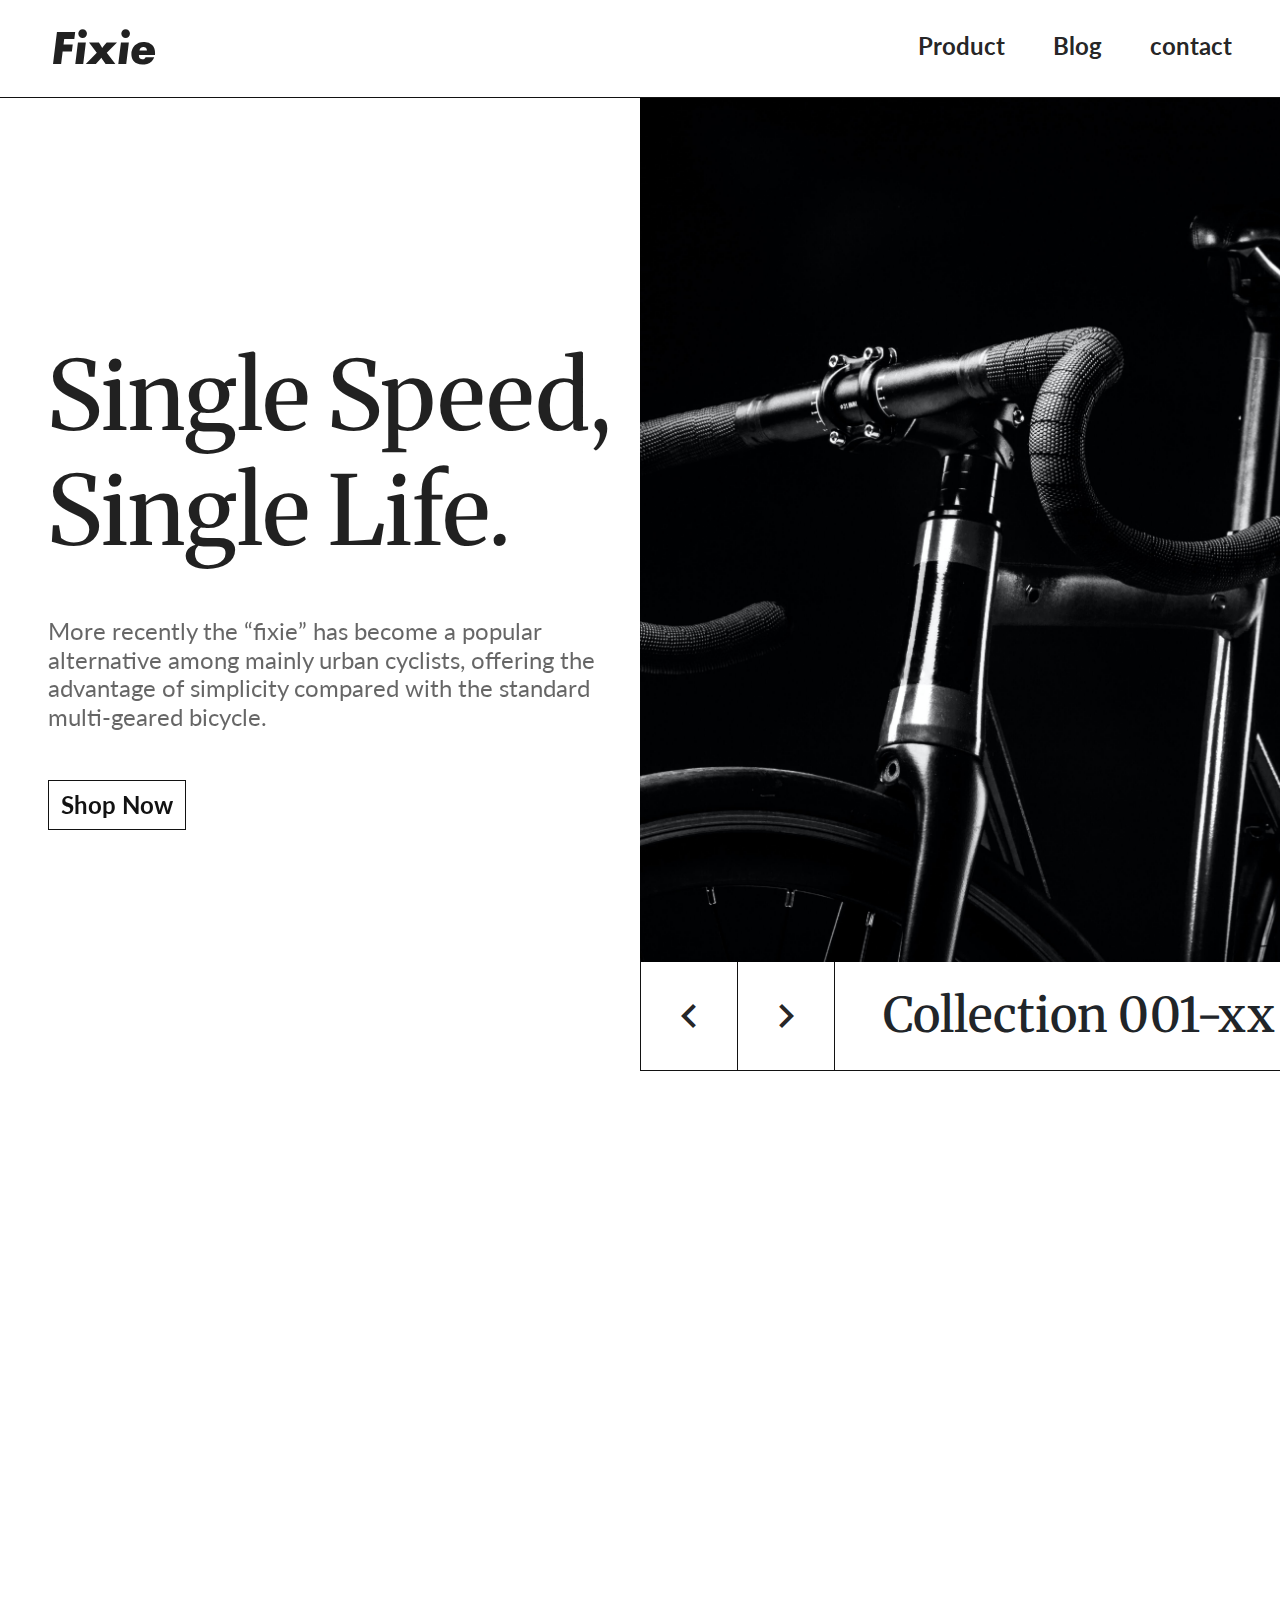
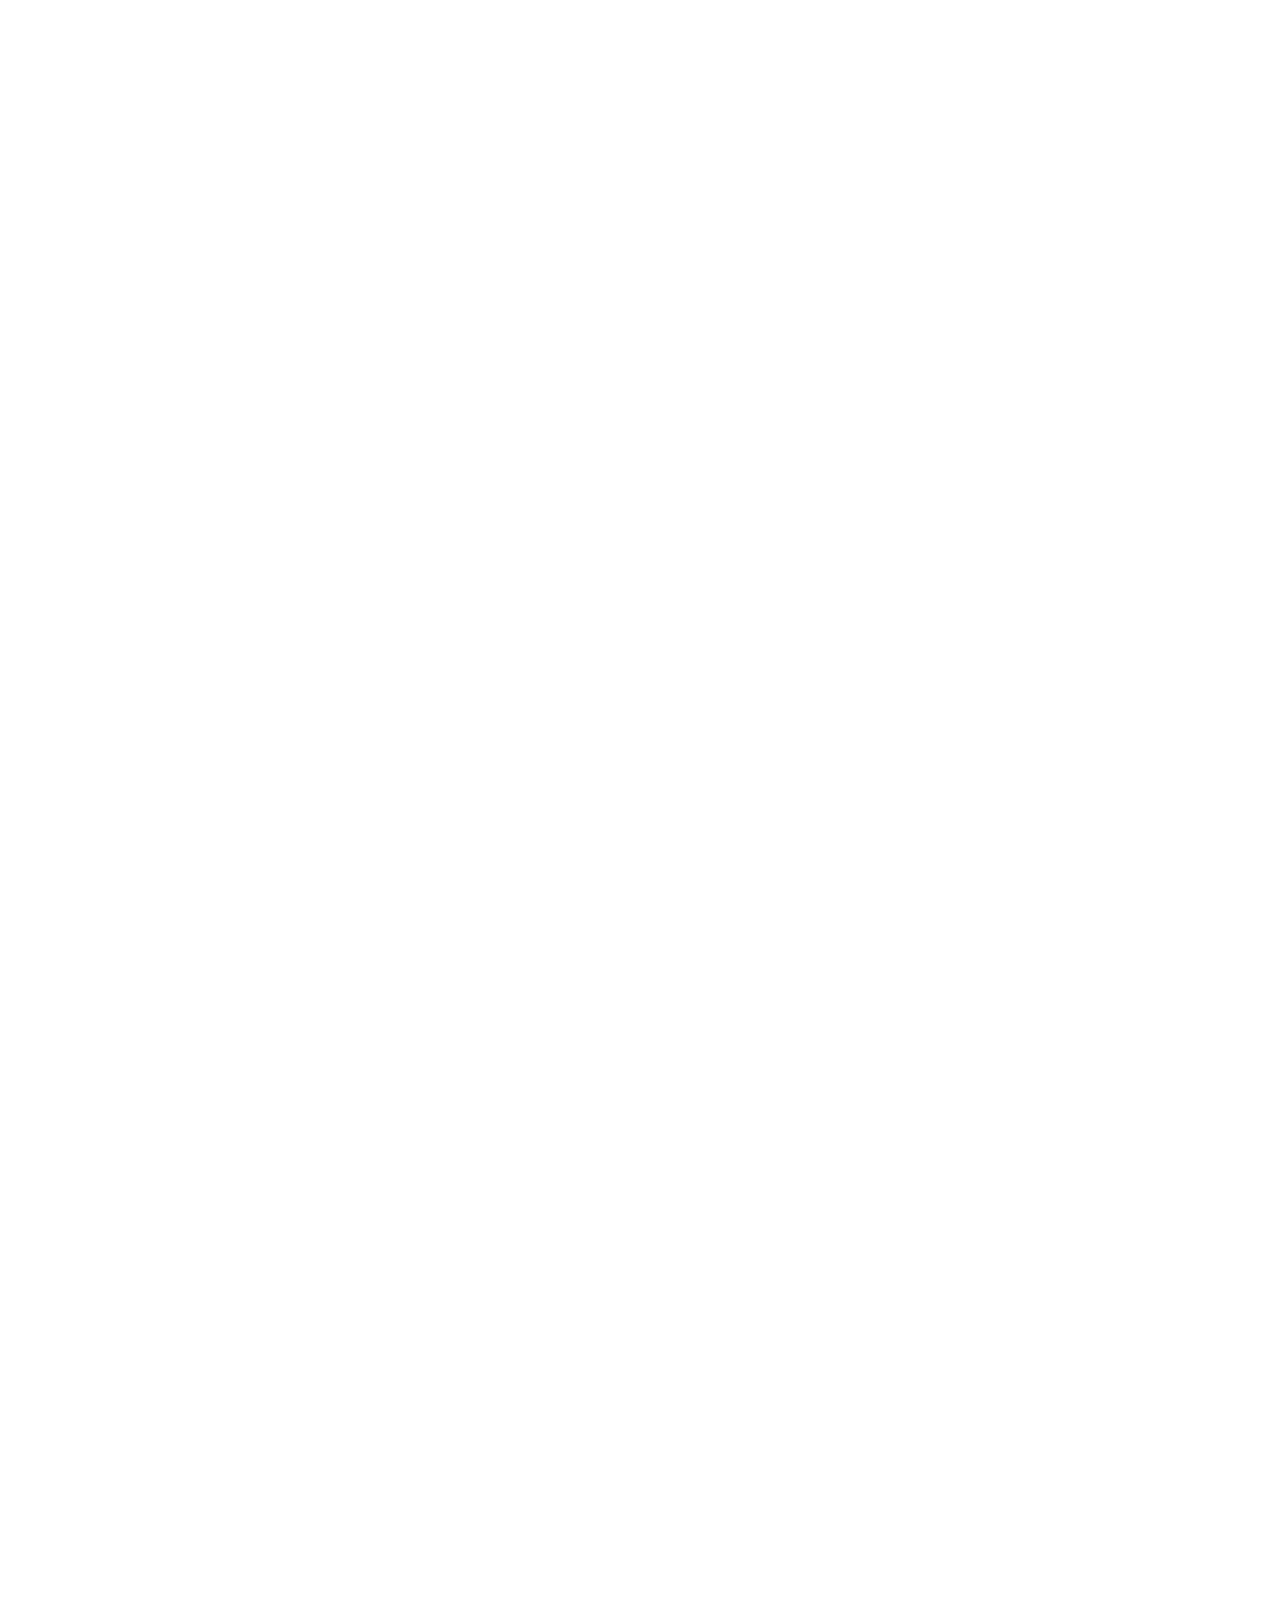
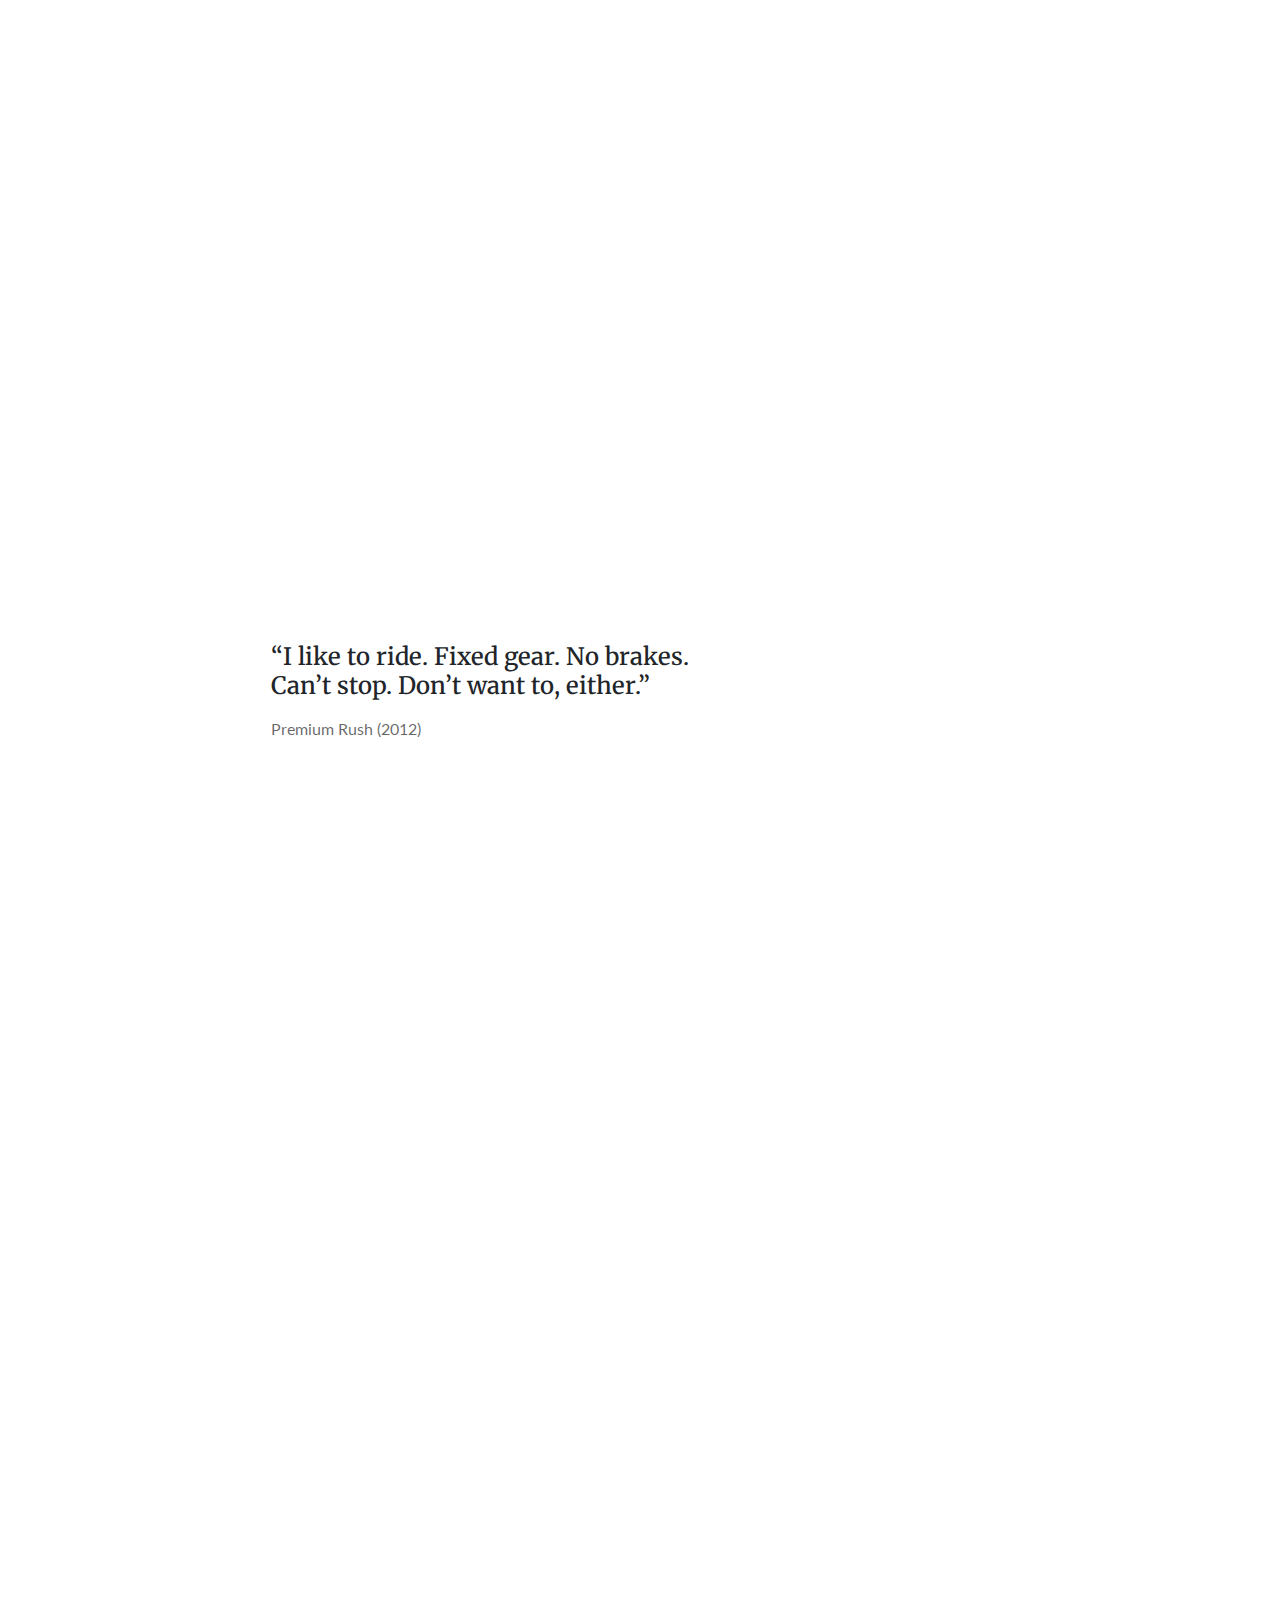
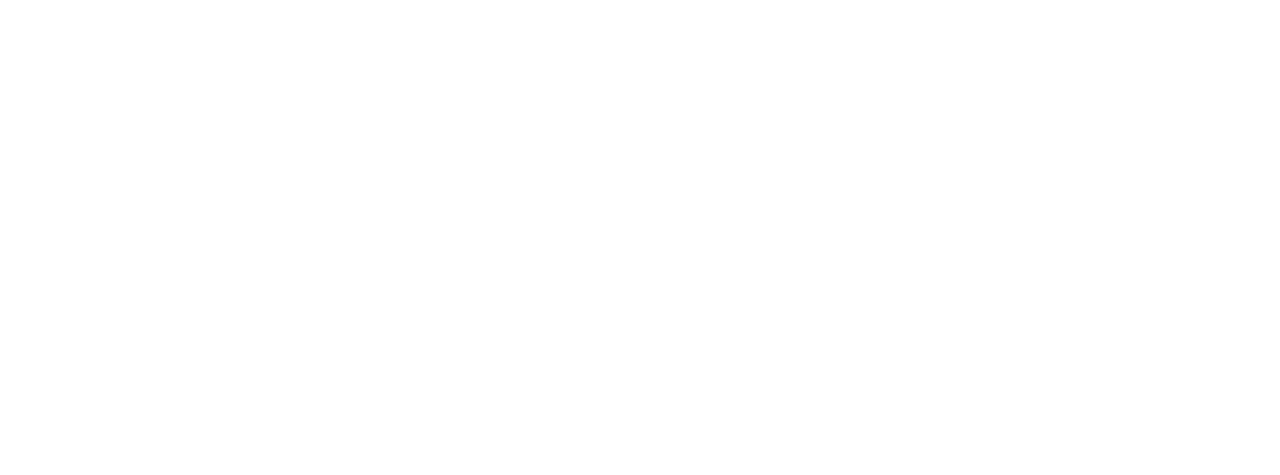
==== index.html @ f66a91b5 "圖片壓縮" ====
<!DOCTYPE html>
<html lang="en">

<head>
  <meta charset="UTF-8">
  <meta name="viewport" content="width=device-width, initial-scale=1.0">
  <title>Fixie</title>
  <link rel="shortcut icon" href="./images/favtion.ico" type="image/x-icon">
  <link href="https://fonts.googleapis.com/css2?family=Material+Icons" rel="stylesheet">
  <link rel="stylesheet" href="./css/all.css">
  <link rel="stylesheet" href="https://cdnjs.cloudflare.com/ajax/libs/animate.css/4.1.1/animate.min.css" />
</head>

<body>
  <!-- header -->
  <nav class="navbar navbar-expand-lg navbar-light bg-white border-bottom sticky-top px-md-5 py-md-4"
    data-aos="fade-down">
    <h1 class="d-flex align-items-center hover-rotatex-turn-round mb-0">
      <a class="logo navbar-brand" href="./index.html">Fixie</a>
    </h1>
    <button class="navbar-toggler" type="button" data-toggle="collapse" data-target="#navbarNav"
      aria-controls="navbarNav" aria-expanded="false" aria-label="Toggle navigation">
      <span class="navbar-toggler-icon"></span>
    </button>
    <div class="collapse navbar-collapse" id="navbarNav">
      <ul class="navbar-nav ml-auto">
        <li class="nav-item ml-lg-5">
          <a class="nav-link h4 font-weight-bold text-center hover-skew-right hover-underline-left pb-1" href="#">Product</a>
        </li>
        <li class="nav-item ml-lg-5">
          <a class="nav-link h4 font-weight-bold text-center hover-skew-right hover-underline-left pb-1" href="#">Blog</a>
        </li>
        <li class="nav-item ml-lg-5">
          <a class="nav-link h4 font-weight-bold text-center hover-skew-right hover-underline-left pb-1" href="#">contact</a>
        </li>
      </ul>
    </div>
  </nav>

  <!-- content -->
  <section>
    <div class="row no-gutters position-relative">
      <div class="collection__item col-lg-6 d-flex flex-column justify-content-center" data-aos="fade-right"
        data-aos-delay="400">
        <div class="collection__text">
          <h2 class="h3 h1-xl text-white text-lg-primary mb-5">Single Speed,<br> Single Life.</h2>
          <p class="d-none d-md-block text-white text-lg-secondary h4 font-weight-normal mb-5">More recently the “fixie”
            has become a
            popular<br>alternative among mainly urban cyclists, offering the<br>advantage of simplicity compared with
            the standard<br>multi-geared bicycle.</p>
          <a href="#" class="btn btn-outline-light btn-outline-lg-dark h6 h4-md font-weight-bold mb-0">Shop Now</a>
        </div>
      </div>
      <div class="col-lg-6 bg-dark" data-aos="fade-left" data-aos-delay="400">
        <div class="collection__img" data-aos="fade-left" data-aos-delay="800"></div>
        <nav class="bg-white d-flex align-items-center border-bottom">
          <ul class="pagination justify-content-center justify-content-lg-start mb-0 mr-3 mr-md-5">
            <li class="page-item">
              <a class="material-icons page-link h4 h3-md rounded-0 border-bottom-0 border-top-0 p-md-4 mb-0"
                href="#">chevron_left</a>
            </li>
            <li class="page-item">
              <a class="material-icons page-link h4 h3-md rounded-0 border-bottom-0 border-top-0 p-md-4 mb-0"
                href="#">chevron_right</a>
            </li>
          </ul>
          <h3 class="h5 h4-md h3-xl mb-0">Collection 001-xx</h3>
        </nav>
      </div>
    </div>
  </section>

  <section class="onegear mb-4 mb-lg-0">
    <div class="row no-gutters">
      <div class="col-lg-6" data-aos="fade-right" data-aos-delay="400">
        <div class="onegear__img position-relative">
          <a href="#"
            class="arrow__icon material-icons btn btn-dark d-none d-lg-flex align-items-center justify-content-center">arrow_forward</a>
        </div>
      </div>
      <div class="onegear__item col-lg-6 bg-lg-light d-flex flex-column flex-lg-column-reverse justify-content-between"
        data-aos="fade-left" data-aos-delay="400">
        <div class="onegear__item__text">
          <h3 class="h4 h3-md h2-xl text-primary text-lg-right">
            <span class="onegear__item__title d-block">One Gear,</span>
            <span data-aos="fade-left">Many Variations</span>
          </h3>
        </div>
        <p class="text-secondary text-left" data-aos="fade-left">A fixed
          gear drivetrain is more mechanically efficient than any
          other bicycle<br>drivetrain, with the most direct power transfer from rider to the wheels. Thus,
          it<br>requires less energy in any given gear to move than a geared bike in the same gear.</p>
        <a href="#"
          class="readmore__btn hover-bgdark-lg-left btn btn-dark btn-lg-light h6 h4-md font-weight-bold d-flex align-items-center justify-content-center mb-0"
          data-aos="fade-left" data-aos-delay="400">Read More</a>

      </div>
    </div>
  </section>

  <section class="stripped">
    <div class="row no-gutters flex-column-reverse  flex-lg-row">
      <div class="stripped__item col-lg-6 bg-lg-light d-flex flex-column flex-column-reverse justify-content-between"
        data-aos="fade-right">
        <a href="#"
            class="readmore__btn hover-bglight-lg-left btn btn-dark h6 h4-md font-weight-bold d-flex d-lg-none align-items-center justify-content-center mb-0"
            data-aos="fade-left" data-aos-delay="200">Read More</a>
        <p class="text-secondary text-left text-lg-right" data-aos="fade-left">Without
          the added parts required for a fully geared drive
          train—derailleurs,<br>shifters, cables, cable carriers, multiple chain rings, freewheel hub,
          brazed-on<br>mounting lugs—a fixed gear bicycle weighs less than its geared equivalent.</p>
        <div class="stripped__item__text">
          <h3 class="h4 h3-md h2-xl text-primary text-left">
            <span class="stripped__item__title d-block">Stripped-Down</span>
            <span class="stripped__item__title--second d-block">Performance</span>
          </h3>
        </div>
        <a href="#"
          class="arrow__icon material-icons btn btn-light d-none d-lg-flex align-items-center justify-content-center">arrow_forward</a>
      </div>
      <div class="col-lg-6" data-aos="fade-left">
        <div class="stripped__img position-relative">
          <a href="#"
            class="readmore__btn hover-bglight-left btn btn-dark h4 font-weight-bold d-none d-lg-flex align-items-center justify-content-center mb-0"
            data-aos="fade-left" data-aos-delay="200">Read More</a>
        </div>
      </div>
  </section>

  <section class="commuters text-center" data-aos="fade-up" data-aos-delay="400">
    <h3 class="h5 h3-md font-weight-bold mb-4">A collection built for<br>regular commuters</h3>
    <p class="text-secondary">Riders unknown to each other commonly greet each other when on
      bikes. As in<br>many subcultures, this feeling of belonging is a key factor in recruiting and<br>retaining
      participants.</p>
  </section>

  <section class="recommend__banner">
      <div class="recommend__banner__text bg-white p-3">
        <h4 class="h6 h5-md h4-xl fomt-weight-bold mb-3">“I like to ride. Fixed gear. No brakes.<br>Can’t stop. Don’t want to,
          either.”</h4>
        <p class="text-secondary mb-0">Premium Rush (2012)</p>
      </div>
  </section>

  <section class="article container">
    <ul class="row">
      <li class="col-md-6 col-lg-4 article__item">
        <a href="#" class="card border-0" data-aos="fade-up">
          <img src="./images/img5.jpg" class="article__item__img card-img-top mt-3 mb-lg-3">
          <div class="card-body">
            <h4 class="card-title font-italic font-weight-bold mb-2 mb-lg-3">All who cycle are my friends</h4>
            <p class="card-text text-secondary mb-2 mb-lg-3">2020.4.27</p>
            <p class="card-text text-secondary">A rider from Stockholm interviewed for an article about the phenomenon
              notes that riding a bike imparts a feeling of freedom to the rider…</p>
          </div>
        </a>
      </li>
      <li class="col-md-6 col-lg-4 article__item">
        <a href="#" class="card border-0" data-aos="fade-up" data-aos-delay="200">
          <img src="./images/img6.jpg" class="article__item__img card-img-top mt-3 mb-lg-3">
          <div class="card-body">
            <h4 class="card-title font-italic font-weight-bold mb-2 mb-lg-3">Swedish riders and enthusiasts</h4>
            <p class="card-text text-secondary mb-2 mb-lg-3">2020.3.11</p>
            <p class="card-text text-secondary">There are also several bicycle clubs throughout Sweden with a fixed-gear
              niche. Komet Club Rouler is a club based in Gothenburg, annually arranging Svart Kat…</p>
          </div>
        </a>
      </li>
      <li class="col-md-12 col-lg-4 article__item">
        <a href="#" class="card border-0" data-aos="fade-up" data-aos-delay="400">
          <img src="./images/img7.jpg" class="article__item__img card-img-top mt-3 mb-lg-3">
          <div class="card-body">
            <h4 class="card-title font-italic font-weight-bold mb-2 mb-lg-3">The Australian fixie culture</h4>
            <p class="card-text text-secondary mb-2 mb-lg-3">2020.2.29</p>
            <p class="card-text text-secondary">Online stores in Australia ship partially-assembled bikes directly to
              consumers,considerably undercutting prices at typical brick and mortar stores…</p>
          </div>
        </a>
      </li>
    </ul>
  </section>

  <!-- footer -->
  <footer class="container-lg bg-light d-flex justify-content-between align-items-center px-3 py-2 px-md-5 py-md-4"
    data-aos="fade-up">
    <ul class="nav d-none d-md-flex">
      <li class="nav-item pr-5">
        <a class="nav-link font-weight-bold hover-skew-right hover-underline-left pb-0" href="#">Product</a>
      </li>
      <li class="nav-item pr-5">
        <a class="nav-link font-weight-bold hover-skew-right hover-underline-left pb-0" href="#">Blog</a>
      </li>
      <li class="nav-item pr-5">
        <a class="nav-link font-weight-bold hover-skew-right hover-underline-left pb-0" href="#">contact</a>
      </li>
    </ul>
    <p class="text-secondary font-size-sm mb-0">© 2020 Fixie. All Rights Reserved.</p>
    <a href="./index.html" class="logo hover-skew-right hover-underline-left">Fixie</a>
  </footer>



  <link rel="stylesheet" href="https://unpkg.com/aos@next/dist/aos.css" />
  <script src="https://unpkg.com/aos@next/dist/aos.js"></script>
  <script>
    AOS.init({
      duration: 300,
      once: true
    });
  </script>
  <script src="./js/vendors/jquery-3.5.1.slim.min.js"></script>
  <script src="./js/vendors/bootstrap.min.js"></script>
  <!-- <script src="./js/vendors/jquery.scrollme.min.js"></script> -->
  <script src="./js/all.js"></script>
</body>

</html>
---- css/all.css ----
@charset "UTF-8";
@import url("https://fonts.googleapis.com/css2?family=Lato:wght@400;700&family=Merriweather:ital,wght@1,900&family=Roboto&display=swap");
h1, h2, h3, h4, h5, h6 {
  font-family: 'Merriweather'; }

:root {
  --blue: #007bff;
  --indigo: #6610f2;
  --purple: #6f42c1;
  --pink: #e83e8c;
  --red: #dc3545;
  --orange: #fd7e14;
  --yellow: #ffc107;
  --green: #28a745;
  --teal: #20c997;
  --cyan: #17a2b8;
  --white: #fff;
  --gray: #6c757d;
  --gray-dark: #343a40;
  --primary: #000000DE;
  --secondary: #00000099;
  --success: #28a745;
  --info: #17a2b8;
  --warning: #ffc107;
  --danger: #dc3545;
  --light: #F1F5F6;
  --dark: #121212;
  --breakpoint-xs: 0;
  --breakpoint-sm: 576px;
  --breakpoint-md: 768px;
  --breakpoint-lg: 992px;
  --breakpoint-xl: 1200px;
  --font-family-sans-serif: "Lato", "Roboto", -apple-system, BlinkMacSystemFont, "Segoe UI", Roboto, "Helvetica Neue", Arial, "Noto Sans", sans-serif, "Apple Color Emoji", "Segoe UI Emoji", "Segoe UI Symbol", "Noto Color Emoji";
  --font-family-monospace: SFMono-Regular, Menlo, Monaco, Consolas, "Liberation Mono", "Courier New", monospace; }

*,
*::before,
*::after {
  -webkit-box-sizing: border-box;
  box-sizing: border-box; }

html {
  font-family: sans-serif;
  line-height: 1.15;
  -webkit-text-size-adjust: 100%;
  -webkit-tap-highlight-color: rgba(0, 0, 0, 0); }

article, aside, figcaption, figure, footer, header, hgroup, main, nav, section {
  display: block; }

body {
  margin: 0;
  font-family: "Lato", "Roboto", -apple-system, BlinkMacSystemFont, "Segoe UI", Roboto, "Helvetica Neue", Arial, "Noto Sans", sans-serif, "Apple Color Emoji", "Segoe UI Emoji", "Segoe UI Symbol", "Noto Color Emoji";
  font-size: 1rem;
  font-weight: 400;
  line-height: 1.5;
  color: #212529;
  text-align: left;
  background-color: #fff; }

[tabindex="-1"]:focus:not(:focus-visible) {
  outline: 0 !important; }

hr {
  -webkit-box-sizing: content-box;
  box-sizing: content-box;
  height: 0;
  overflow: visible; }

h1, h2, h3, h4, h5, h6 {
  margin-top: 0;
  margin-bottom: 0.5rem; }

p {
  margin-top: 0;
  margin-bottom: 1rem; }

abbr[title],
abbr[data-original-title] {
  text-decoration: underline;
  -webkit-text-decoration: underline dotted;
  text-decoration: underline dotted;
  cursor: help;
  border-bottom: 0;
  text-decoration-skip-ink: none; }

address {
  margin-bottom: 1rem;
  font-style: normal;
  line-height: inherit; }

ol,
ul,
dl {
  margin-top: 0;
  margin-bottom: 1rem; }

ol ol,
ul ul,
ol ul,
ul ol {
  margin-bottom: 0; }

dt {
  font-weight: 700; }

dd {
  margin-bottom: .5rem;
  margin-left: 0; }

blockquote {
  margin: 0 0 1rem; }

b,
strong {
  font-weight: bolder; }

small {
  font-size: 80%; }

sub,
sup {
  position: relative;
  font-size: 75%;
  line-height: 0;
  vertical-align: baseline; }

sub {
  bottom: -.25em; }

sup {
  top: -.5em; }

a {
  color: #000000DE;
  text-decoration: none;
  background-color: transparent; }
  a:hover {
    color: rgba(0, 0, 0, 0.870588);
    text-decoration: underline; }

a:not([href]):not([class]) {
  color: inherit;
  text-decoration: none; }
  a:not([href]):not([class]):hover {
    color: inherit;
    text-decoration: none; }

pre,
code,
kbd,
samp {
  font-family: SFMono-Regular, Menlo, Monaco, Consolas, "Liberation Mono", "Courier New", monospace;
  font-size: 1em; }

pre {
  margin-top: 0;
  margin-bottom: 1rem;
  overflow: auto;
  -ms-overflow-style: scrollbar; }

figure {
  margin: 0 0 1rem; }

img {
  vertical-align: middle;
  border-style: none; }

svg {
  overflow: hidden;
  vertical-align: middle; }

table {
  border-collapse: collapse; }

caption {
  padding-top: 0.75rem;
  padding-bottom: 0.75rem;
  color: #6c757d;
  text-align: left;
  caption-side: bottom; }

th {
  text-align: inherit;
  text-align: -webkit-match-parent; }

label {
  display: inline-block;
  margin-bottom: 0.5rem; }

button {
  border-radius: 0; }

button:focus {
  outline: 1px dotted;
  outline: 5px auto -webkit-focus-ring-color; }

input,
button,
select,
optgroup,
textarea {
  margin: 0;
  font-family: inherit;
  font-size: inherit;
  line-height: inherit; }

button,
input {
  overflow: visible; }

button,
select {
  text-transform: none; }

[role="button"] {
  cursor: pointer; }

select {
  word-wrap: normal; }

button,
[type="button"],
[type="reset"],
[type="submit"] {
  -webkit-appearance: button; }

button:not(:disabled),
[type="button"]:not(:disabled),
[type="reset"]:not(:disabled),
[type="submit"]:not(:disabled) {
  cursor: pointer; }

button::-moz-focus-inner,
[type="button"]::-moz-focus-inner,
[type="reset"]::-moz-focus-inner,
[type="submit"]::-moz-focus-inner {
  padding: 0;
  border-style: none; }

input[type="radio"],
input[type="checkbox"] {
  -webkit-box-sizing: border-box;
  box-sizing: border-box;
  padding: 0; }

textarea {
  overflow: auto;
  resize: vertical; }

fieldset {
  min-width: 0;
  padding: 0;
  margin: 0;
  border: 0; }

legend {
  display: block;
  width: 100%;
  max-width: 100%;
  padding: 0;
  margin-bottom: .5rem;
  font-size: 1.5rem;
  line-height: inherit;
  color: inherit;
  white-space: normal; }

progress {
  vertical-align: baseline; }

[type="number"]::-webkit-inner-spin-button,
[type="number"]::-webkit-outer-spin-button {
  height: auto; }

[type="search"] {
  outline-offset: -2px;
  -webkit-appearance: none; }

[type="search"]::-webkit-search-decoration {
  -webkit-appearance: none; }

::-webkit-file-upload-button {
  font: inherit;
  -webkit-appearance: button; }

output {
  display: inline-block; }

summary {
  display: list-item;
  cursor: pointer; }

template {
  display: none; }

[hidden] {
  display: none !important; }

h1, h2, h3, h4, h5, h6,
.h1, .h2, .h3, .h4, .h5, .h6 {
  margin-bottom: 0.5rem;
  font-weight: 500;
  line-height: 1.2; }

h1, .h1 {
  font-size: 6rem; }

h2, .h2 {
  font-size: 4.5rem; }

h3, .h3 {
  font-size: 3rem; }

h4, .h4 {
  font-size: 1.5rem; }

h5, .h5 {
  font-size: 1.25rem; }

h6, .h6 {
  font-size: 1rem; }

.lead {
  font-size: 1.25rem;
  font-weight: 300; }

.display-1 {
  font-size: 6rem;
  font-weight: 300;
  line-height: 1.2; }

.display-2 {
  font-size: 5.5rem;
  font-weight: 300;
  line-height: 1.2; }

.display-3 {
  font-size: 4.5rem;
  font-weight: 300;
  line-height: 1.2; }

.display-4 {
  font-size: 3.5rem;
  font-weight: 300;
  line-height: 1.2; }

hr {
  margin-top: 1rem;
  margin-bottom: 1rem;
  border: 0;
  border-top: 1px solid rgba(0, 0, 0, 0.1); }

small,
.small {
  font-size: 80%;
  font-weight: 400; }

mark,
.mark {
  padding: 0.2em;
  background-color: #fcf8e3; }

.list-unstyled {
  padding-left: 0;
  list-style: none; }

.list-inline {
  padding-left: 0;
  list-style: none; }

.list-inline-item {
  display: inline-block; }
  .list-inline-item:not(:last-child) {
    margin-right: 0.5rem; }

.initialism {
  font-size: 90%;
  text-transform: uppercase; }

.blockquote {
  margin-bottom: 1rem;
  font-size: 1.25rem; }

.blockquote-footer {
  display: block;
  font-size: 80%;
  color: #6c757d; }
  .blockquote-footer::before {
    content: "\2014\00A0"; }

.img-fluid {
  max-width: 100%;
  height: auto; }

.img-thumbnail {
  padding: 0.25rem;
  background-color: #fff;
  border: 1px solid #dee2e6;
  border-radius: 0.25rem;
  max-width: 100%;
  height: auto; }

.figure {
  display: inline-block; }

.figure-img {
  margin-bottom: 0.5rem;
  line-height: 1; }

.figure-caption {
  font-size: 90%;
  color: #6c757d; }

code {
  font-size: 87.5%;
  color: #e83e8c;
  word-wrap: break-word; }
  a > code {
    color: inherit; }

kbd {
  padding: 0.2rem 0.4rem;
  font-size: 87.5%;
  color: #fff;
  background-color: #212529;
  border-radius: 0.2rem; }
  kbd kbd {
    padding: 0;
    font-size: 100%;
    font-weight: 700; }

pre {
  display: block;
  font-size: 87.5%;
  color: #212529; }
  pre code {
    font-size: inherit;
    color: inherit;
    word-break: normal; }

.pre-scrollable {
  max-height: 340px;
  overflow-y: scroll; }

.container,
.container-fluid,
.container-sm,
.container-md,
.container-lg,
.container-xl {
  width: 100%;
  padding-right: 15px;
  padding-left: 15px;
  margin-right: auto;
  margin-left: auto; }

@media (min-width: 576px) {
  .container, .container-sm {
    max-width: 540px; } }

@media (min-width: 768px) {
  .container, .container-sm, .container-md {
    max-width: 720px; } }

@media (min-width: 992px) {
  .container, .container-sm, .container-md, .container-lg {
    max-width: 960px; } }

@media (min-width: 1200px) {
  .container, .container-sm, .container-md, .container-lg, .container-xl {
    max-width: 1410px; } }

.row {
  display: -webkit-box;
  display: -ms-flexbox;
  display: flex;
  -ms-flex-wrap: wrap;
  flex-wrap: wrap;
  margin-right: -15px;
  margin-left: -15px; }

.no-gutters {
  margin-right: 0;
  margin-left: 0; }
  .no-gutters > .col,
  .no-gutters > [class*="col-"] {
    padding-right: 0;
    padding-left: 0; }

.col-1, .col-2, .col-3, .col-4, .col-5, .col-6, .col-7, .col-8, .col-9, .col-10, .col-11, .col-12, .col,
.col-auto, .col-sm-1, .col-sm-2, .col-sm-3, .col-sm-4, .col-sm-5, .col-sm-6, .col-sm-7, .col-sm-8, .col-sm-9, .col-sm-10, .col-sm-11, .col-sm-12, .col-sm,
.col-sm-auto, .col-md-1, .col-md-2, .col-md-3, .col-md-4, .col-md-5, .col-md-6, .col-md-7, .col-md-8, .col-md-9, .col-md-10, .col-md-11, .col-md-12, .col-md,
.col-md-auto, .col-lg-1, .col-lg-2, .col-lg-3, .col-lg-4, .col-lg-5, .col-lg-6, .col-lg-7, .col-lg-8, .col-lg-9, .col-lg-10, .col-lg-11, .col-lg-12, .col-lg,
.col-lg-auto, .col-xl-1, .col-xl-2, .col-xl-3, .col-xl-4, .col-xl-5, .col-xl-6, .col-xl-7, .col-xl-8, .col-xl-9, .col-xl-10, .col-xl-11, .col-xl-12, .col-xl,
.col-xl-auto {
  position: relative;
  width: 100%;
  padding-right: 15px;
  padding-left: 15px; }

.col {
  -ms-flex-preferred-size: 0;
  flex-basis: 0;
  -webkit-box-flex: 1;
  -ms-flex-positive: 1;
  flex-grow: 1;
  max-width: 100%; }

.row-cols-1 > * {
  -webkit-box-flex: 0;
  -ms-flex: 0 0 100%;
  flex: 0 0 100%;
  max-width: 100%; }

.row-cols-2 > * {
  -webkit-box-flex: 0;
  -ms-flex: 0 0 50%;
  flex: 0 0 50%;
  max-width: 50%; }

.row-cols-3 > * {
  -webkit-box-flex: 0;
  -ms-flex: 0 0 33.33333%;
  flex: 0 0 33.33333%;
  max-width: 33.33333%; }

.row-cols-4 > * {
  -webkit-box-flex: 0;
  -ms-flex: 0 0 25%;
  flex: 0 0 25%;
  max-width: 25%; }

.row-cols-5 > * {
  -webkit-box-flex: 0;
  -ms-flex: 0 0 20%;
  flex: 0 0 20%;
  max-width: 20%; }

.row-cols-6 > * {
  -webkit-box-flex: 0;
  -ms-flex: 0 0 16.66667%;
  flex: 0 0 16.66667%;
  max-width: 16.66667%; }

.col-auto {
  -webkit-box-flex: 0;
  -ms-flex: 0 0 auto;
  flex: 0 0 auto;
  width: auto;
  max-width: 100%; }

.col-1 {
  -webkit-box-flex: 0;
  -ms-flex: 0 0 8.33333%;
  flex: 0 0 8.33333%;
  max-width: 8.33333%; }

.col-2 {
  -webkit-box-flex: 0;
  -ms-flex: 0 0 16.66667%;
  flex: 0 0 16.66667%;
  max-width: 16.66667%; }

.col-3 {
  -webkit-box-flex: 0;
  -ms-flex: 0 0 25%;
  flex: 0 0 25%;
  max-width: 25%; }

.col-4 {
  -webkit-box-flex: 0;
  -ms-flex: 0 0 33.33333%;
  flex: 0 0 33.33333%;
  max-width: 33.33333%; }

.col-5 {
  -webkit-box-flex: 0;
  -ms-flex: 0 0 41.66667%;
  flex: 0 0 41.66667%;
  max-width: 41.66667%; }

.col-6 {
  -webkit-box-flex: 0;
  -ms-flex: 0 0 50%;
  flex: 0 0 50%;
  max-width: 50%; }

.col-7 {
  -webkit-box-flex: 0;
  -ms-flex: 0 0 58.33333%;
  flex: 0 0 58.33333%;
  max-width: 58.33333%; }

.col-8 {
  -webkit-box-flex: 0;
  -ms-flex: 0 0 66.66667%;
  flex: 0 0 66.66667%;
  max-width: 66.66667%; }

.col-9 {
  -webkit-box-flex: 0;
  -ms-flex: 0 0 75%;
  flex: 0 0 75%;
  max-width: 75%; }

.col-10 {
  -webkit-box-flex: 0;
  -ms-flex: 0 0 83.33333%;
  flex: 0 0 83.33333%;
  max-width: 83.33333%; }

.col-11 {
  -webkit-box-flex: 0;
  -ms-flex: 0 0 91.66667%;
  flex: 0 0 91.66667%;
  max-width: 91.66667%; }

.col-12 {
  -webkit-box-flex: 0;
  -ms-flex: 0 0 100%;
  flex: 0 0 100%;
  max-width: 100%; }

.order-first {
  -webkit-box-ordinal-group: 0;
  -ms-flex-order: -1;
  order: -1; }

.order-last {
  -webkit-box-ordinal-group: 14;
  -ms-flex-order: 13;
  order: 13; }

.order-0 {
  -webkit-box-ordinal-group: 1;
  -ms-flex-order: 0;
  order: 0; }

.order-1 {
  -webkit-box-ordinal-group: 2;
  -ms-flex-order: 1;
  order: 1; }

.order-2 {
  -webkit-box-ordinal-group: 3;
  -ms-flex-order: 2;
  order: 2; }

.order-3 {
  -webkit-box-ordinal-group: 4;
  -ms-flex-order: 3;
  order: 3; }

.order-4 {
  -webkit-box-ordinal-group: 5;
  -ms-flex-order: 4;
  order: 4; }

.order-5 {
  -webkit-box-ordinal-group: 6;
  -ms-flex-order: 5;
  order: 5; }

.order-6 {
  -webkit-box-ordinal-group: 7;
  -ms-flex-order: 6;
  order: 6; }

.order-7 {
  -webkit-box-ordinal-group: 8;
  -ms-flex-order: 7;
  order: 7; }

.order-8 {
  -webkit-box-ordinal-group: 9;
  -ms-flex-order: 8;
  order: 8; }

.order-9 {
  -webkit-box-ordinal-group: 10;
  -ms-flex-order: 9;
  order: 9; }

.order-10 {
  -webkit-box-ordinal-group: 11;
  -ms-flex-order: 10;
  order: 10; }

.order-11 {
  -webkit-box-ordinal-group: 12;
  -ms-flex-order: 11;
  order: 11; }

.order-12 {
  -webkit-box-ordinal-group: 13;
  -ms-flex-order: 12;
  order: 12; }

.offset-1 {
  margin-left: 8.33333%; }

.offset-2 {
  margin-left: 16.66667%; }

.offset-3 {
  margin-left: 25%; }

.offset-4 {
  margin-left: 33.33333%; }

.offset-5 {
  margin-left: 41.66667%; }

.offset-6 {
  margin-left: 50%; }

.offset-7 {
  margin-left: 58.33333%; }

.offset-8 {
  margin-left: 66.66667%; }

.offset-9 {
  margin-left: 75%; }

.offset-10 {
  margin-left: 83.33333%; }

.offset-11 {
  margin-left: 91.66667%; }

@media (min-width: 576px) {
  .col-sm {
    -ms-flex-preferred-size: 0;
    flex-basis: 0;
    -webkit-box-flex: 1;
    -ms-flex-positive: 1;
    flex-grow: 1;
    max-width: 100%; }
  .row-cols-sm-1 > * {
    -webkit-box-flex: 0;
    -ms-flex: 0 0 100%;
    flex: 0 0 100%;
    max-width: 100%; }
  .row-cols-sm-2 > * {
    -webkit-box-flex: 0;
    -ms-flex: 0 0 50%;
    flex: 0 0 50%;
    max-width: 50%; }
  .row-cols-sm-3 > * {
    -webkit-box-flex: 0;
    -ms-flex: 0 0 33.33333%;
    flex: 0 0 33.33333%;
    max-width: 33.33333%; }
  .row-cols-sm-4 > * {
    -webkit-box-flex: 0;
    -ms-flex: 0 0 25%;
    flex: 0 0 25%;
    max-width: 25%; }
  .row-cols-sm-5 > * {
    -webkit-box-flex: 0;
    -ms-flex: 0 0 20%;
    flex: 0 0 20%;
    max-width: 20%; }
  .row-cols-sm-6 > * {
    -webkit-box-flex: 0;
    -ms-flex: 0 0 16.66667%;
    flex: 0 0 16.66667%;
    max-width: 16.66667%; }
  .col-sm-auto {
    -webkit-box-flex: 0;
    -ms-flex: 0 0 auto;
    flex: 0 0 auto;
    width: auto;
    max-width: 100%; }
  .col-sm-1 {
    -webkit-box-flex: 0;
    -ms-flex: 0 0 8.33333%;
    flex: 0 0 8.33333%;
    max-width: 8.33333%; }
  .col-sm-2 {
    -webkit-box-flex: 0;
    -ms-flex: 0 0 16.66667%;
    flex: 0 0 16.66667%;
    max-width: 16.66667%; }
  .col-sm-3 {
    -webkit-box-flex: 0;
    -ms-flex: 0 0 25%;
    flex: 0 0 25%;
    max-width: 25%; }
  .col-sm-4 {
    -webkit-box-flex: 0;
    -ms-flex: 0 0 33.33333%;
    flex: 0 0 33.33333%;
    max-width: 33.33333%; }
  .col-sm-5 {
    -webkit-box-flex: 0;
    -ms-flex: 0 0 41.66667%;
    flex: 0 0 41.66667%;
    max-width: 41.66667%; }
  .col-sm-6 {
    -webkit-box-flex: 0;
    -ms-flex: 0 0 50%;
    flex: 0 0 50%;
    max-width: 50%; }
  .col-sm-7 {
    -webkit-box-flex: 0;
    -ms-flex: 0 0 58.33333%;
    flex: 0 0 58.33333%;
    max-width: 58.33333%; }
  .col-sm-8 {
    -webkit-box-flex: 0;
    -ms-flex: 0 0 66.66667%;
    flex: 0 0 66.66667%;
    max-width: 66.66667%; }
  .col-sm-9 {
    -webkit-box-flex: 0;
    -ms-flex: 0 0 75%;
    flex: 0 0 75%;
    max-width: 75%; }
  .col-sm-10 {
    -webkit-box-flex: 0;
    -ms-flex: 0 0 83.33333%;
    flex: 0 0 83.33333%;
    max-width: 83.33333%; }
  .col-sm-11 {
    -webkit-box-flex: 0;
    -ms-flex: 0 0 91.66667%;
    flex: 0 0 91.66667%;
    max-width: 91.66667%; }
  .col-sm-12 {
    -webkit-box-flex: 0;
    -ms-flex: 0 0 100%;
    flex: 0 0 100%;
    max-width: 100%; }
  .order-sm-first {
    -webkit-box-ordinal-group: 0;
    -ms-flex-order: -1;
    order: -1; }
  .order-sm-last {
    -webkit-box-ordinal-group: 14;
    -ms-flex-order: 13;
    order: 13; }
  .order-sm-0 {
    -webkit-box-ordinal-group: 1;
    -ms-flex-order: 0;
    order: 0; }
  .order-sm-1 {
    -webkit-box-ordinal-group: 2;
    -ms-flex-order: 1;
    order: 1; }
  .order-sm-2 {
    -webkit-box-ordinal-group: 3;
    -ms-flex-order: 2;
    order: 2; }
  .order-sm-3 {
    -webkit-box-ordinal-group: 4;
    -ms-flex-order: 3;
    order: 3; }
  .order-sm-4 {
    -webkit-box-ordinal-group: 5;
    -ms-flex-order: 4;
    order: 4; }
  .order-sm-5 {
    -webkit-box-ordinal-group: 6;
    -ms-flex-order: 5;
    order: 5; }
  .order-sm-6 {
    -webkit-box-ordinal-group: 7;
    -ms-flex-order: 6;
    order: 6; }
  .order-sm-7 {
    -webkit-box-ordinal-group: 8;
    -ms-flex-order: 7;
    order: 7; }
  .order-sm-8 {
    -webkit-box-ordinal-group: 9;
    -ms-flex-order: 8;
    order: 8; }
  .order-sm-9 {
    -webkit-box-ordinal-group: 10;
    -ms-flex-order: 9;
    order: 9; }
  .order-sm-10 {
    -webkit-box-ordinal-group: 11;
    -ms-flex-order: 10;
    order: 10; }
  .order-sm-11 {
    -webkit-box-ordinal-group: 12;
    -ms-flex-order: 11;
    order: 11; }
  .order-sm-12 {
    -webkit-box-ordinal-group: 13;
    -ms-flex-order: 12;
    order: 12; }
  .offset-sm-0 {
    margin-left: 0; }
  .offset-sm-1 {
    margin-left: 8.33333%; }
  .offset-sm-2 {
    margin-left: 16.66667%; }
  .offset-sm-3 {
    margin-left: 25%; }
  .offset-sm-4 {
    margin-left: 33.33333%; }
  .offset-sm-5 {
    margin-left: 41.66667%; }
  .offset-sm-6 {
    margin-left: 50%; }
  .offset-sm-7 {
    margin-left: 58.33333%; }
  .offset-sm-8 {
    margin-left: 66.66667%; }
  .offset-sm-9 {
    margin-left: 75%; }
  .offset-sm-10 {
    margin-left: 83.33333%; }
  .offset-sm-11 {
    margin-left: 91.66667%; } }

@media (min-width: 768px) {
  .col-md {
    -ms-flex-preferred-size: 0;
    flex-basis: 0;
    -webkit-box-flex: 1;
    -ms-flex-positive: 1;
    flex-grow: 1;
    max-width: 100%; }
  .row-cols-md-1 > * {
    -webkit-box-flex: 0;
    -ms-flex: 0 0 100%;
    flex: 0 0 100%;
    max-width: 100%; }
  .row-cols-md-2 > * {
    -webkit-box-flex: 0;
    -ms-flex: 0 0 50%;
    flex: 0 0 50%;
    max-width: 50%; }
  .row-cols-md-3 > * {
    -webkit-box-flex: 0;
    -ms-flex: 0 0 33.33333%;
    flex: 0 0 33.33333%;
    max-width: 33.33333%; }
  .row-cols-md-4 > * {
    -webkit-box-flex: 0;
    -ms-flex: 0 0 25%;
    flex: 0 0 25%;
    max-width: 25%; }
  .row-cols-md-5 > * {
    -webkit-box-flex: 0;
    -ms-flex: 0 0 20%;
    flex: 0 0 20%;
    max-width: 20%; }
  .row-cols-md-6 > * {
    -webkit-box-flex: 0;
    -ms-flex: 0 0 16.66667%;
    flex: 0 0 16.66667%;
    max-width: 16.66667%; }
  .col-md-auto {
    -webkit-box-flex: 0;
    -ms-flex: 0 0 auto;
    flex: 0 0 auto;
    width: auto;
    max-width: 100%; }
  .col-md-1 {
    -webkit-box-flex: 0;
    -ms-flex: 0 0 8.33333%;
    flex: 0 0 8.33333%;
    max-width: 8.33333%; }
  .col-md-2 {
    -webkit-box-flex: 0;
    -ms-flex: 0 0 16.66667%;
    flex: 0 0 16.66667%;
    max-width: 16.66667%; }
  .col-md-3 {
    -webkit-box-flex: 0;
    -ms-flex: 0 0 25%;
    flex: 0 0 25%;
    max-width: 25%; }
  .col-md-4 {
    -webkit-box-flex: 0;
    -ms-flex: 0 0 33.33333%;
    flex: 0 0 33.33333%;
    max-width: 33.33333%; }
  .col-md-5 {
    -webkit-box-flex: 0;
    -ms-flex: 0 0 41.66667%;
    flex: 0 0 41.66667%;
    max-width: 41.66667%; }
  .col-md-6 {
    -webkit-box-flex: 0;
    -ms-flex: 0 0 50%;
    flex: 0 0 50%;
    max-width: 50%; }
  .col-md-7 {
    -webkit-box-flex: 0;
    -ms-flex: 0 0 58.33333%;
    flex: 0 0 58.33333%;
    max-width: 58.33333%; }
  .col-md-8 {
    -webkit-box-flex: 0;
    -ms-flex: 0 0 66.66667%;
    flex: 0 0 66.66667%;
    max-width: 66.66667%; }
  .col-md-9 {
    -webkit-box-flex: 0;
    -ms-flex: 0 0 75%;
    flex: 0 0 75%;
    max-width: 75%; }
  .col-md-10 {
    -webkit-box-flex: 0;
    -ms-flex: 0 0 83.33333%;
    flex: 0 0 83.33333%;
    max-width: 83.33333%; }
  .col-md-11 {
    -webkit-box-flex: 0;
    -ms-flex: 0 0 91.66667%;
    flex: 0 0 91.66667%;
    max-width: 91.66667%; }
  .col-md-12 {
    -webkit-box-flex: 0;
    -ms-flex: 0 0 100%;
    flex: 0 0 100%;
    max-width: 100%; }
  .order-md-first {
    -webkit-box-ordinal-group: 0;
    -ms-flex-order: -1;
    order: -1; }
  .order-md-last {
    -webkit-box-ordinal-group: 14;
    -ms-flex-order: 13;
    order: 13; }
  .order-md-0 {
    -webkit-box-ordinal-group: 1;
    -ms-flex-order: 0;
    order: 0; }
  .order-md-1 {
    -webkit-box-ordinal-group: 2;
    -ms-flex-order: 1;
    order: 1; }
  .order-md-2 {
    -webkit-box-ordinal-group: 3;
    -ms-flex-order: 2;
    order: 2; }
  .order-md-3 {
    -webkit-box-ordinal-group: 4;
    -ms-flex-order: 3;
    order: 3; }
  .order-md-4 {
    -webkit-box-ordinal-group: 5;
    -ms-flex-order: 4;
    order: 4; }
  .order-md-5 {
    -webkit-box-ordinal-group: 6;
    -ms-flex-order: 5;
    order: 5; }
  .order-md-6 {
    -webkit-box-ordinal-group: 7;
    -ms-flex-order: 6;
    order: 6; }
  .order-md-7 {
    -webkit-box-ordinal-group: 8;
    -ms-flex-order: 7;
    order: 7; }
  .order-md-8 {
    -webkit-box-ordinal-group: 9;
    -ms-flex-order: 8;
    order: 8; }
  .order-md-9 {
    -webkit-box-ordinal-group: 10;
    -ms-flex-order: 9;
    order: 9; }
  .order-md-10 {
    -webkit-box-ordinal-group: 11;
    -ms-flex-order: 10;
    order: 10; }
  .order-md-11 {
    -webkit-box-ordinal-group: 12;
    -ms-flex-order: 11;
    order: 11; }
  .order-md-12 {
    -webkit-box-ordinal-group: 13;
    -ms-flex-order: 12;
    order: 12; }
  .offset-md-0 {
    margin-left: 0; }
  .offset-md-1 {
    margin-left: 8.33333%; }
  .offset-md-2 {
    margin-left: 16.66667%; }
  .offset-md-3 {
    margin-left: 25%; }
  .offset-md-4 {
    margin-left: 33.33333%; }
  .offset-md-5 {
    margin-left: 41.66667%; }
  .offset-md-6 {
    margin-left: 50%; }
  .offset-md-7 {
    margin-left: 58.33333%; }
  .offset-md-8 {
    margin-left: 66.66667%; }
  .offset-md-9 {
    margin-left: 75%; }
  .offset-md-10 {
    margin-left: 83.33333%; }
  .offset-md-11 {
    margin-left: 91.66667%; } }

@media (min-width: 992px) {
  .col-lg {
    -ms-flex-preferred-size: 0;
    flex-basis: 0;
    -webkit-box-flex: 1;
    -ms-flex-positive: 1;
    flex-grow: 1;
    max-width: 100%; }
  .row-cols-lg-1 > * {
    -webkit-box-flex: 0;
    -ms-flex: 0 0 100%;
    flex: 0 0 100%;
    max-width: 100%; }
  .row-cols-lg-2 > * {
    -webkit-box-flex: 0;
    -ms-flex: 0 0 50%;
    flex: 0 0 50%;
    max-width: 50%; }
  .row-cols-lg-3 > * {
    -webkit-box-flex: 0;
    -ms-flex: 0 0 33.33333%;
    flex: 0 0 33.33333%;
    max-width: 33.33333%; }
  .row-cols-lg-4 > * {
    -webkit-box-flex: 0;
    -ms-flex: 0 0 25%;
    flex: 0 0 25%;
    max-width: 25%; }
  .row-cols-lg-5 > * {
    -webkit-box-flex: 0;
    -ms-flex: 0 0 20%;
    flex: 0 0 20%;
    max-width: 20%; }
  .row-cols-lg-6 > * {
    -webkit-box-flex: 0;
    -ms-flex: 0 0 16.66667%;
    flex: 0 0 16.66667%;
    max-width: 16.66667%; }
  .col-lg-auto {
    -webkit-box-flex: 0;
    -ms-flex: 0 0 auto;
    flex: 0 0 auto;
    width: auto;
    max-width: 100%; }
  .col-lg-1 {
    -webkit-box-flex: 0;
    -ms-flex: 0 0 8.33333%;
    flex: 0 0 8.33333%;
    max-width: 8.33333%; }
  .col-lg-2 {
    -webkit-box-flex: 0;
    -ms-flex: 0 0 16.66667%;
    flex: 0 0 16.66667%;
    max-width: 16.66667%; }
  .col-lg-3 {
    -webkit-box-flex: 0;
    -ms-flex: 0 0 25%;
    flex: 0 0 25%;
    max-width: 25%; }
  .col-lg-4 {
    -webkit-box-flex: 0;
    -ms-flex: 0 0 33.33333%;
    flex: 0 0 33.33333%;
    max-width: 33.33333%; }
  .col-lg-5 {
    -webkit-box-flex: 0;
    -ms-flex: 0 0 41.66667%;
    flex: 0 0 41.66667%;
    max-width: 41.66667%; }
  .col-lg-6 {
    -webkit-box-flex: 0;
    -ms-flex: 0 0 50%;
    flex: 0 0 50%;
    max-width: 50%; }
  .col-lg-7 {
    -webkit-box-flex: 0;
    -ms-flex: 0 0 58.33333%;
    flex: 0 0 58.33333%;
    max-width: 58.33333%; }
  .col-lg-8 {
    -webkit-box-flex: 0;
    -ms-flex: 0 0 66.66667%;
    flex: 0 0 66.66667%;
    max-width: 66.66667%; }
  .col-lg-9 {
    -webkit-box-flex: 0;
    -ms-flex: 0 0 75%;
    flex: 0 0 75%;
    max-width: 75%; }
  .col-lg-10 {
    -webkit-box-flex: 0;
    -ms-flex: 0 0 83.33333%;
    flex: 0 0 83.33333%;
    max-width: 83.33333%; }
  .col-lg-11 {
    -webkit-box-flex: 0;
    -ms-flex: 0 0 91.66667%;
    flex: 0 0 91.66667%;
    max-width: 91.66667%; }
  .col-lg-12 {
    -webkit-box-flex: 0;
    -ms-flex: 0 0 100%;
    flex: 0 0 100%;
    max-width: 100%; }
  .order-lg-first {
    -webkit-box-ordinal-group: 0;
    -ms-flex-order: -1;
    order: -1; }
  .order-lg-last {
    -webkit-box-ordinal-group: 14;
    -ms-flex-order: 13;
    order: 13; }
  .order-lg-0 {
    -webkit-box-ordinal-group: 1;
    -ms-flex-order: 0;
    order: 0; }
  .order-lg-1 {
    -webkit-box-ordinal-group: 2;
    -ms-flex-order: 1;
    order: 1; }
  .order-lg-2 {
    -webkit-box-ordinal-group: 3;
    -ms-flex-order: 2;
    order: 2; }
  .order-lg-3 {
    -webkit-box-ordinal-group: 4;
    -ms-flex-order: 3;
    order: 3; }
  .order-lg-4 {
    -webkit-box-ordinal-group: 5;
    -ms-flex-order: 4;
    order: 4; }
  .order-lg-5 {
    -webkit-box-ordinal-group: 6;
    -ms-flex-order: 5;
    order: 5; }
  .order-lg-6 {
    -webkit-box-ordinal-group: 7;
    -ms-flex-order: 6;
    order: 6; }
  .order-lg-7 {
    -webkit-box-ordinal-group: 8;
    -ms-flex-order: 7;
    order: 7; }
  .order-lg-8 {
    -webkit-box-ordinal-group: 9;
    -ms-flex-order: 8;
    order: 8; }
  .order-lg-9 {
    -webkit-box-ordinal-group: 10;
    -ms-flex-order: 9;
    order: 9; }
  .order-lg-10 {
    -webkit-box-ordinal-group: 11;
    -ms-flex-order: 10;
    order: 10; }
  .order-lg-11 {
    -webkit-box-ordinal-group: 12;
    -ms-flex-order: 11;
    order: 11; }
  .order-lg-12 {
    -webkit-box-ordinal-group: 13;
    -ms-flex-order: 12;
    order: 12; }
  .offset-lg-0 {
    margin-left: 0; }
  .offset-lg-1 {
    margin-left: 8.33333%; }
  .offset-lg-2 {
    margin-left: 16.66667%; }
  .offset-lg-3 {
    margin-left: 25%; }
  .offset-lg-4 {
    margin-left: 33.33333%; }
  .offset-lg-5 {
    margin-left: 41.66667%; }
  .offset-lg-6 {
    margin-left: 50%; }
  .offset-lg-7 {
    margin-left: 58.33333%; }
  .offset-lg-8 {
    margin-left: 66.66667%; }
  .offset-lg-9 {
    margin-left: 75%; }
  .offset-lg-10 {
    margin-left: 83.33333%; }
  .offset-lg-11 {
    margin-left: 91.66667%; } }

@media (min-width: 1200px) {
  .col-xl {
    -ms-flex-preferred-size: 0;
    flex-basis: 0;
    -webkit-box-flex: 1;
    -ms-flex-positive: 1;
    flex-grow: 1;
    max-width: 100%; }
  .row-cols-xl-1 > * {
    -webkit-box-flex: 0;
    -ms-flex: 0 0 100%;
    flex: 0 0 100%;
    max-width: 100%; }
  .row-cols-xl-2 > * {
    -webkit-box-flex: 0;
    -ms-flex: 0 0 50%;
    flex: 0 0 50%;
    max-width: 50%; }
  .row-cols-xl-3 > * {
    -webkit-box-flex: 0;
    -ms-flex: 0 0 33.33333%;
    flex: 0 0 33.33333%;
    max-width: 33.33333%; }
  .row-cols-xl-4 > * {
    -webkit-box-flex: 0;
    -ms-flex: 0 0 25%;
    flex: 0 0 25%;
    max-width: 25%; }
  .row-cols-xl-5 > * {
    -webkit-box-flex: 0;
    -ms-flex: 0 0 20%;
    flex: 0 0 20%;
    max-width: 20%; }
  .row-cols-xl-6 > * {
    -webkit-box-flex: 0;
    -ms-flex: 0 0 16.66667%;
    flex: 0 0 16.66667%;
    max-width: 16.66667%; }
  .col-xl-auto {
    -webkit-box-flex: 0;
    -ms-flex: 0 0 auto;
    flex: 0 0 auto;
    width: auto;
    max-width: 100%; }
  .col-xl-1 {
    -webkit-box-flex: 0;
    -ms-flex: 0 0 8.33333%;
    flex: 0 0 8.33333%;
    max-width: 8.33333%; }
  .col-xl-2 {
    -webkit-box-flex: 0;
    -ms-flex: 0 0 16.66667%;
    flex: 0 0 16.66667%;
    max-width: 16.66667%; }
  .col-xl-3 {
    -webkit-box-flex: 0;
    -ms-flex: 0 0 25%;
    flex: 0 0 25%;
    max-width: 25%; }
  .col-xl-4 {
    -webkit-box-flex: 0;
    -ms-flex: 0 0 33.33333%;
    flex: 0 0 33.33333%;
    max-width: 33.33333%; }
  .col-xl-5 {
    -webkit-box-flex: 0;
    -ms-flex: 0 0 41.66667%;
    flex: 0 0 41.66667%;
    max-width: 41.66667%; }
  .col-xl-6 {
    -webkit-box-flex: 0;
    -ms-flex: 0 0 50%;
    flex: 0 0 50%;
    max-width: 50%; }
  .col-xl-7 {
    -webkit-box-flex: 0;
    -ms-flex: 0 0 58.33333%;
    flex: 0 0 58.33333%;
    max-width: 58.33333%; }
  .col-xl-8 {
    -webkit-box-flex: 0;
    -ms-flex: 0 0 66.66667%;
    flex: 0 0 66.66667%;
    max-width: 66.66667%; }
  .col-xl-9 {
    -webkit-box-flex: 0;
    -ms-flex: 0 0 75%;
    flex: 0 0 75%;
    max-width: 75%; }
  .col-xl-10 {
    -webkit-box-flex: 0;
    -ms-flex: 0 0 83.33333%;
    flex: 0 0 83.33333%;
    max-width: 83.33333%; }
  .col-xl-11 {
    -webkit-box-flex: 0;
    -ms-flex: 0 0 91.66667%;
    flex: 0 0 91.66667%;
    max-width: 91.66667%; }
  .col-xl-12 {
    -webkit-box-flex: 0;
    -ms-flex: 0 0 100%;
    flex: 0 0 100%;
    max-width: 100%; }
  .order-xl-first {
    -webkit-box-ordinal-group: 0;
    -ms-flex-order: -1;
    order: -1; }
  .order-xl-last {
    -webkit-box-ordinal-group: 14;
    -ms-flex-order: 13;
    order: 13; }
  .order-xl-0 {
    -webkit-box-ordinal-group: 1;
    -ms-flex-order: 0;
    order: 0; }
  .order-xl-1 {
    -webkit-box-ordinal-group: 2;
    -ms-flex-order: 1;
    order: 1; }
  .order-xl-2 {
    -webkit-box-ordinal-group: 3;
    -ms-flex-order: 2;
    order: 2; }
  .order-xl-3 {
    -webkit-box-ordinal-group: 4;
    -ms-flex-order: 3;
    order: 3; }
  .order-xl-4 {
    -webkit-box-ordinal-group: 5;
    -ms-flex-order: 4;
    order: 4; }
  .order-xl-5 {
    -webkit-box-ordinal-group: 6;
    -ms-flex-order: 5;
    order: 5; }
  .order-xl-6 {
    -webkit-box-ordinal-group: 7;
    -ms-flex-order: 6;
    order: 6; }
  .order-xl-7 {
    -webkit-box-ordinal-group: 8;
    -ms-flex-order: 7;
    order: 7; }
  .order-xl-8 {
    -webkit-box-ordinal-group: 9;
    -ms-flex-order: 8;
    order: 8; }
  .order-xl-9 {
    -webkit-box-ordinal-group: 10;
    -ms-flex-order: 9;
    order: 9; }
  .order-xl-10 {
    -webkit-box-ordinal-group: 11;
    -ms-flex-order: 10;
    order: 10; }
  .order-xl-11 {
    -webkit-box-ordinal-group: 12;
    -ms-flex-order: 11;
    order: 11; }
  .order-xl-12 {
    -webkit-box-ordinal-group: 13;
    -ms-flex-order: 12;
    order: 12; }
  .offset-xl-0 {
    margin-left: 0; }
  .offset-xl-1 {
    margin-left: 8.33333%; }
  .offset-xl-2 {
    margin-left: 16.66667%; }
  .offset-xl-3 {
    margin-left: 25%; }
  .offset-xl-4 {
    margin-left: 33.33333%; }
  .offset-xl-5 {
    margin-left: 41.66667%; }
  .offset-xl-6 {
    margin-left: 50%; }
  .offset-xl-7 {
    margin-left: 58.33333%; }
  .offset-xl-8 {
    margin-left: 66.66667%; }
  .offset-xl-9 {
    margin-left: 75%; }
  .offset-xl-10 {
    margin-left: 83.33333%; }
  .offset-xl-11 {
    margin-left: 91.66667%; } }

.btn {
  display: inline-block;
  font-weight: 400;
  color: #212529;
  text-align: center;
  vertical-align: middle;
  -webkit-user-select: none;
  -moz-user-select: none;
  -ms-user-select: none;
  user-select: none;
  background-color: transparent;
  border: 1px solid transparent;
  padding: 0.375rem 0.75rem;
  font-size: auto;
  line-height: 1.5;
  border-radius: 0;
  -webkit-transition: color 0.15s ease-in-out, background-color 0.15s ease-in-out, border-color 0.15s ease-in-out, -webkit-box-shadow 0.15s ease-in-out;
  transition: color 0.15s ease-in-out, background-color 0.15s ease-in-out, border-color 0.15s ease-in-out, -webkit-box-shadow 0.15s ease-in-out;
  -o-transition: color 0.15s ease-in-out, background-color 0.15s ease-in-out, border-color 0.15s ease-in-out, box-shadow 0.15s ease-in-out;
  transition: color 0.15s ease-in-out, background-color 0.15s ease-in-out, border-color 0.15s ease-in-out, box-shadow 0.15s ease-in-out;
  transition: color 0.15s ease-in-out, background-color 0.15s ease-in-out, border-color 0.15s ease-in-out, box-shadow 0.15s ease-in-out, -webkit-box-shadow 0.15s ease-in-out; }
  @media (prefers-reduced-motion: reduce) {
    .btn {
      -webkit-transition: none;
      -o-transition: none;
      transition: none; } }
  .btn:hover {
    color: #212529;
    text-decoration: none; }
  .btn:focus, .btn.focus {
    outline: 0;
    -webkit-box-shadow: 0 0 0 0 rgba(0, 0, 0, 0.25);
    box-shadow: 0 0 0 0 rgba(0, 0, 0, 0.25); }
  .btn.disabled, .btn:disabled {
    opacity: 0.65; }
  .btn:not(:disabled):not(.disabled) {
    cursor: pointer; }

a.btn.disabled,
fieldset:disabled a.btn {
  pointer-events: none; }

.btn-primary {
  color: #fff;
  background-color: #000000DE;
  border-color: #000000DE; }
  .btn-primary:hover {
    color: #fff;
    background-color: rgba(0, 0, 0, 0.870588);
    border-color: rgba(0, 0, 0, 0.870588); }
  .btn-primary:focus, .btn-primary.focus {
    color: #fff;
    background-color: rgba(0, 0, 0, 0.870588);
    border-color: rgba(0, 0, 0, 0.870588);
    -webkit-box-shadow: 0 0 0 0 rgba(48, 48, 48, 0.5);
    box-shadow: 0 0 0 0 rgba(48, 48, 48, 0.5); }
  .btn-primary.disabled, .btn-primary:disabled {
    color: #fff;
    background-color: #000000DE;
    border-color: #000000DE; }
  .btn-primary:not(:disabled):not(.disabled):active, .btn-primary:not(:disabled):not(.disabled).active,
  .show > .btn-primary.dropdown-toggle {
    color: #fff;
    background-color: rgba(0, 0, 0, 0.870588);
    border-color: rgba(0, 0, 0, 0.870588); }
    .btn-primary:not(:disabled):not(.disabled):active:focus, .btn-primary:not(:disabled):not(.disabled).active:focus,
    .show > .btn-primary.dropdown-toggle:focus {
      -webkit-box-shadow: 0 0 0 0 rgba(48, 48, 48, 0.5);
      box-shadow: 0 0 0 0 rgba(48, 48, 48, 0.5); }

.btn-secondary {
  color: #fff;
  background-color: #00000099;
  border-color: #00000099; }
  .btn-secondary:hover {
    color: #fff;
    background-color: rgba(0, 0, 0, 0.6);
    border-color: rgba(0, 0, 0, 0.6); }
  .btn-secondary:focus, .btn-secondary.focus {
    color: #fff;
    background-color: rgba(0, 0, 0, 0.6);
    border-color: rgba(0, 0, 0, 0.6);
    -webkit-box-shadow: 0 0 0 0 rgba(74, 74, 74, 0.5);
    box-shadow: 0 0 0 0 rgba(74, 74, 74, 0.5); }
  .btn-secondary.disabled, .btn-secondary:disabled {
    color: #fff;
    background-color: #00000099;
    border-color: #00000099; }
  .btn-secondary:not(:disabled):not(.disabled):active, .btn-secondary:not(:disabled):not(.disabled).active,
  .show > .btn-secondary.dropdown-toggle {
    color: #fff;
    background-color: rgba(0, 0, 0, 0.6);
    border-color: rgba(0, 0, 0, 0.6); }
    .btn-secondary:not(:disabled):not(.disabled):active:focus, .btn-secondary:not(:disabled):not(.disabled).active:focus,
    .show > .btn-secondary.dropdown-toggle:focus {
      -webkit-box-shadow: 0 0 0 0 rgba(74, 74, 74, 0.5);
      box-shadow: 0 0 0 0 rgba(74, 74, 74, 0.5); }

.btn-success {
  color: #fff;
  background-color: #28a745;
  border-color: #28a745; }
  .btn-success:hover {
    color: #fff;
    background-color: #218838;
    border-color: #1e7e34; }
  .btn-success:focus, .btn-success.focus {
    color: #fff;
    background-color: #218838;
    border-color: #1e7e34;
    -webkit-box-shadow: 0 0 0 0 rgba(72, 180, 97, 0.5);
    box-shadow: 0 0 0 0 rgba(72, 180, 97, 0.5); }
  .btn-success.disabled, .btn-success:disabled {
    color: #fff;
    background-color: #28a745;
    border-color: #28a745; }
  .btn-success:not(:disabled):not(.disabled):active, .btn-success:not(:disabled):not(.disabled).active,
  .show > .btn-success.dropdown-toggle {
    color: #fff;
    background-color: #1e7e34;
    border-color: #1c7430; }
    .btn-success:not(:disabled):not(.disabled):active:focus, .btn-success:not(:disabled):not(.disabled).active:focus,
    .show > .btn-success.dropdown-toggle:focus {
      -webkit-box-shadow: 0 0 0 0 rgba(72, 180, 97, 0.5);
      box-shadow: 0 0 0 0 rgba(72, 180, 97, 0.5); }

.btn-info {
  color: #fff;
  background-color: #17a2b8;
  border-color: #17a2b8; }
  .btn-info:hover {
    color: #fff;
    background-color: #138496;
    border-color: #117a8b; }
  .btn-info:focus, .btn-info.focus {
    color: #fff;
    background-color: #138496;
    border-color: #117a8b;
    -webkit-box-shadow: 0 0 0 0 rgba(58, 176, 195, 0.5);
    box-shadow: 0 0 0 0 rgba(58, 176, 195, 0.5); }
  .btn-info.disabled, .btn-info:disabled {
    color: #fff;
    background-color: #17a2b8;
    border-color: #17a2b8; }
  .btn-info:not(:disabled):not(.disabled):active, .btn-info:not(:disabled):not(.disabled).active,
  .show > .btn-info.dropdown-toggle {
    color: #fff;
    background-color: #117a8b;
    border-color: #10707f; }
    .btn-info:not(:disabled):not(.disabled):active:focus, .btn-info:not(:disabled):not(.disabled).active:focus,
    .show > .btn-info.dropdown-toggle:focus {
      -webkit-box-shadow: 0 0 0 0 rgba(58, 176, 195, 0.5);
      box-shadow: 0 0 0 0 rgba(58, 176, 195, 0.5); }

.btn-warning {
  color: #212529;
  background-color: #ffc107;
  border-color: #ffc107; }
  .btn-warning:hover {
    color: #212529;
    background-color: #e0a800;
    border-color: #d39e00; }
  .btn-warning:focus, .btn-warning.focus {
    color: #212529;
    background-color: #e0a800;
    border-color: #d39e00;
    -webkit-box-shadow: 0 0 0 0 rgba(222, 170, 12, 0.5);
    box-shadow: 0 0 0 0 rgba(222, 170, 12, 0.5); }
  .btn-warning.disabled, .btn-warning:disabled {
    color: #212529;
    background-color: #ffc107;
    border-color: #ffc107; }
  .btn-warning:not(:disabled):not(.disabled):active, .btn-warning:not(:disabled):not(.disabled).active,
  .show > .btn-warning.dropdown-toggle {
    color: #212529;
    background-color: #d39e00;
    border-color: #c69500; }
    .btn-warning:not(:disabled):not(.disabled):active:focus, .btn-warning:not(:disabled):not(.disabled).active:focus,
    .show > .btn-warning.dropdown-toggle:focus {
      -webkit-box-shadow: 0 0 0 0 rgba(222, 170, 12, 0.5);
      box-shadow: 0 0 0 0 rgba(222, 170, 12, 0.5); }

.btn-danger {
  color: #fff;
  background-color: #dc3545;
  border-color: #dc3545; }
  .btn-danger:hover {
    color: #fff;
    background-color: #c82333;
    border-color: #bd2130; }
  .btn-danger:focus, .btn-danger.focus {
    color: #fff;
    background-color: #c82333;
    border-color: #bd2130;
    -webkit-box-shadow: 0 0 0 0 rgba(225, 83, 97, 0.5);
    box-shadow: 0 0 0 0 rgba(225, 83, 97, 0.5); }
  .btn-danger.disabled, .btn-danger:disabled {
    color: #fff;
    background-color: #dc3545;
    border-color: #dc3545; }
  .btn-danger:not(:disabled):not(.disabled):active, .btn-danger:not(:disabled):not(.disabled).active,
  .show > .btn-danger.dropdown-toggle {
    color: #fff;
    background-color: #bd2130;
    border-color: #b21f2d; }
    .btn-danger:not(:disabled):not(.disabled):active:focus, .btn-danger:not(:disabled):not(.disabled).active:focus,
    .show > .btn-danger.dropdown-toggle:focus {
      -webkit-box-shadow: 0 0 0 0 rgba(225, 83, 97, 0.5);
      box-shadow: 0 0 0 0 rgba(225, 83, 97, 0.5); }

.btn-light {
  color: #212529;
  background-color: #F1F5F6;
  border-color: #F1F5F6; }
  .btn-light:hover {
    color: #212529;
    background-color: #dae4e7;
    border-color: #d2dfe2; }
  .btn-light:focus, .btn-light.focus {
    color: #212529;
    background-color: #dae4e7;
    border-color: #d2dfe2;
    -webkit-box-shadow: 0 0 0 0 rgba(210, 214, 215, 0.5);
    box-shadow: 0 0 0 0 rgba(210, 214, 215, 0.5); }
  .btn-light.disabled, .btn-light:disabled {
    color: #212529;
    background-color: #F1F5F6;
    border-color: #F1F5F6; }
  .btn-light:not(:disabled):not(.disabled):active, .btn-light:not(:disabled):not(.disabled).active,
  .show > .btn-light.dropdown-toggle {
    color: #212529;
    background-color: #d2dfe2;
    border-color: #cad9dd; }
    .btn-light:not(:disabled):not(.disabled):active:focus, .btn-light:not(:disabled):not(.disabled).active:focus,
    .show > .btn-light.dropdown-toggle:focus {
      -webkit-box-shadow: 0 0 0 0 rgba(210, 214, 215, 0.5);
      box-shadow: 0 0 0 0 rgba(210, 214, 215, 0.5); }

.btn-dark {
  color: #fff;
  background-color: #121212;
  border-color: #121212; }
  .btn-dark:hover {
    color: #fff;
    background-color: black;
    border-color: black; }
  .btn-dark:focus, .btn-dark.focus {
    color: #fff;
    background-color: black;
    border-color: black;
    -webkit-box-shadow: 0 0 0 0 rgba(54, 54, 54, 0.5);
    box-shadow: 0 0 0 0 rgba(54, 54, 54, 0.5); }
  .btn-dark.disabled, .btn-dark:disabled {
    color: #fff;
    background-color: #121212;
    border-color: #121212; }
  .btn-dark:not(:disabled):not(.disabled):active, .btn-dark:not(:disabled):not(.disabled).active,
  .show > .btn-dark.dropdown-toggle {
    color: #fff;
    background-color: black;
    border-color: black; }
    .btn-dark:not(:disabled):not(.disabled):active:focus, .btn-dark:not(:disabled):not(.disabled).active:focus,
    .show > .btn-dark.dropdown-toggle:focus {
      -webkit-box-shadow: 0 0 0 0 rgba(54, 54, 54, 0.5);
      box-shadow: 0 0 0 0 rgba(54, 54, 54, 0.5); }

.btn-outline-primary {
  color: #000000DE;
  border-color: #000000DE; }
  .btn-outline-primary:hover {
    color: #fff;
    background-color: #000000DE;
    border-color: #000000DE; }
  .btn-outline-primary:focus, .btn-outline-primary.focus {
    -webkit-box-shadow: 0 0 0 0 rgba(0, 0, 0, 0.5);
    box-shadow: 0 0 0 0 rgba(0, 0, 0, 0.5); }
  .btn-outline-primary.disabled, .btn-outline-primary:disabled {
    color: #000000DE;
    background-color: transparent; }
  .btn-outline-primary:not(:disabled):not(.disabled):active, .btn-outline-primary:not(:disabled):not(.disabled).active,
  .show > .btn-outline-primary.dropdown-toggle {
    color: #fff;
    background-color: #000000DE;
    border-color: #000000DE; }
    .btn-outline-primary:not(:disabled):not(.disabled):active:focus, .btn-outline-primary:not(:disabled):not(.disabled).active:focus,
    .show > .btn-outline-primary.dropdown-toggle:focus {
      -webkit-box-shadow: 0 0 0 0 rgba(0, 0, 0, 0.5);
      box-shadow: 0 0 0 0 rgba(0, 0, 0, 0.5); }

.btn-outline-secondary {
  color: #00000099;
  border-color: #00000099; }
  .btn-outline-secondary:hover {
    color: #fff;
    background-color: #00000099;
    border-color: #00000099; }
  .btn-outline-secondary:focus, .btn-outline-secondary.focus {
    -webkit-box-shadow: 0 0 0 0 rgba(0, 0, 0, 0.5);
    box-shadow: 0 0 0 0 rgba(0, 0, 0, 0.5); }
  .btn-outline-secondary.disabled, .btn-outline-secondary:disabled {
    color: #00000099;
    background-color: transparent; }
  .btn-outline-secondary:not(:disabled):not(.disabled):active, .btn-outline-secondary:not(:disabled):not(.disabled).active,
  .show > .btn-outline-secondary.dropdown-toggle {
    color: #fff;
    background-color: #00000099;
    border-color: #00000099; }
    .btn-outline-secondary:not(:disabled):not(.disabled):active:focus, .btn-outline-secondary:not(:disabled):not(.disabled).active:focus,
    .show > .btn-outline-secondary.dropdown-toggle:focus {
      -webkit-box-shadow: 0 0 0 0 rgba(0, 0, 0, 0.5);
      box-shadow: 0 0 0 0 rgba(0, 0, 0, 0.5); }

.btn-outline-success {
  color: #28a745;
  border-color: #28a745; }
  .btn-outline-success:hover {
    color: #fff;
    background-color: #28a745;
    border-color: #28a745; }
  .btn-outline-success:focus, .btn-outline-success.focus {
    -webkit-box-shadow: 0 0 0 0 rgba(40, 167, 69, 0.5);
    box-shadow: 0 0 0 0 rgba(40, 167, 69, 0.5); }
  .btn-outline-success.disabled, .btn-outline-success:disabled {
    color: #28a745;
    background-color: transparent; }
  .btn-outline-success:not(:disabled):not(.disabled):active, .btn-outline-success:not(:disabled):not(.disabled).active,
  .show > .btn-outline-success.dropdown-toggle {
    color: #fff;
    background-color: #28a745;
    border-color: #28a745; }
    .btn-outline-success:not(:disabled):not(.disabled):active:focus, .btn-outline-success:not(:disabled):not(.disabled).active:focus,
    .show > .btn-outline-success.dropdown-toggle:focus {
      -webkit-box-shadow: 0 0 0 0 rgba(40, 167, 69, 0.5);
      box-shadow: 0 0 0 0 rgba(40, 167, 69, 0.5); }

.btn-outline-info {
  color: #17a2b8;
  border-color: #17a2b8; }
  .btn-outline-info:hover {
    color: #fff;
    background-color: #17a2b8;
    border-color: #17a2b8; }
  .btn-outline-info:focus, .btn-outline-info.focus {
    -webkit-box-shadow: 0 0 0 0 rgba(23, 162, 184, 0.5);
    box-shadow: 0 0 0 0 rgba(23, 162, 184, 0.5); }
  .btn-outline-info.disabled, .btn-outline-info:disabled {
    color: #17a2b8;
    background-color: transparent; }
  .btn-outline-info:not(:disabled):not(.disabled):active, .btn-outline-info:not(:disabled):not(.disabled).active,
  .show > .btn-outline-info.dropdown-toggle {
    color: #fff;
    background-color: #17a2b8;
    border-color: #17a2b8; }
    .btn-outline-info:not(:disabled):not(.disabled):active:focus, .btn-outline-info:not(:disabled):not(.disabled).active:focus,
    .show > .btn-outline-info.dropdown-toggle:focus {
      -webkit-box-shadow: 0 0 0 0 rgba(23, 162, 184, 0.5);
      box-shadow: 0 0 0 0 rgba(23, 162, 184, 0.5); }

.btn-outline-warning {
  color: #ffc107;
  border-color: #ffc107; }
  .btn-outline-warning:hover {
    color: #212529;
    background-color: #ffc107;
    border-color: #ffc107; }
  .btn-outline-warning:focus, .btn-outline-warning.focus {
    -webkit-box-shadow: 0 0 0 0 rgba(255, 193, 7, 0.5);
    box-shadow: 0 0 0 0 rgba(255, 193, 7, 0.5); }
  .btn-outline-warning.disabled, .btn-outline-warning:disabled {
    color: #ffc107;
    background-color: transparent; }
  .btn-outline-warning:not(:disabled):not(.disabled):active, .btn-outline-warning:not(:disabled):not(.disabled).active,
  .show > .btn-outline-warning.dropdown-toggle {
    color: #212529;
    background-color: #ffc107;
    border-color: #ffc107; }
    .btn-outline-warning:not(:disabled):not(.disabled):active:focus, .btn-outline-warning:not(:disabled):not(.disabled).active:focus,
    .show > .btn-outline-warning.dropdown-toggle:focus {
      -webkit-box-shadow: 0 0 0 0 rgba(255, 193, 7, 0.5);
      box-shadow: 0 0 0 0 rgba(255, 193, 7, 0.5); }

.btn-outline-danger {
  color: #dc3545;
  border-color: #dc3545; }
  .btn-outline-danger:hover {
    color: #fff;
    background-color: #dc3545;
    border-color: #dc3545; }
  .btn-outline-danger:focus, .btn-outline-danger.focus {
    -webkit-box-shadow: 0 0 0 0 rgba(220, 53, 69, 0.5);
    box-shadow: 0 0 0 0 rgba(220, 53, 69, 0.5); }
  .btn-outline-danger.disabled, .btn-outline-danger:disabled {
    color: #dc3545;
    background-color: transparent; }
  .btn-outline-danger:not(:disabled):not(.disabled):active, .btn-outline-danger:not(:disabled):not(.disabled).active,
  .show > .btn-outline-danger.dropdown-toggle {
    color: #fff;
    background-color: #dc3545;
    border-color: #dc3545; }
    .btn-outline-danger:not(:disabled):not(.disabled):active:focus, .btn-outline-danger:not(:disabled):not(.disabled).active:focus,
    .show > .btn-outline-danger.dropdown-toggle:focus {
      -webkit-box-shadow: 0 0 0 0 rgba(220, 53, 69, 0.5);
      box-shadow: 0 0 0 0 rgba(220, 53, 69, 0.5); }

.btn-outline-light {
  color: #F1F5F6;
  border-color: #F1F5F6; }
  .btn-outline-light:hover {
    color: #212529;
    background-color: #F1F5F6;
    border-color: #F1F5F6; }
  .btn-outline-light:focus, .btn-outline-light.focus {
    -webkit-box-shadow: 0 0 0 0 rgba(241, 245, 246, 0.5);
    box-shadow: 0 0 0 0 rgba(241, 245, 246, 0.5); }
  .btn-outline-light.disabled, .btn-outline-light:disabled {
    color: #F1F5F6;
    background-color: transparent; }
  .btn-outline-light:not(:disabled):not(.disabled):active, .btn-outline-light:not(:disabled):not(.disabled).active,
  .show > .btn-outline-light.dropdown-toggle {
    color: #212529;
    background-color: #F1F5F6;
    border-color: #F1F5F6; }
    .btn-outline-light:not(:disabled):not(.disabled):active:focus, .btn-outline-light:not(:disabled):not(.disabled).active:focus,
    .show > .btn-outline-light.dropdown-toggle:focus {
      -webkit-box-shadow: 0 0 0 0 rgba(241, 245, 246, 0.5);
      box-shadow: 0 0 0 0 rgba(241, 245, 246, 0.5); }

.btn-outline-dark {
  color: #121212;
  border-color: #121212; }
  .btn-outline-dark:hover {
    color: #fff;
    background-color: #121212;
    border-color: #121212; }
  .btn-outline-dark:focus, .btn-outline-dark.focus {
    -webkit-box-shadow: 0 0 0 0 rgba(18, 18, 18, 0.5);
    box-shadow: 0 0 0 0 rgba(18, 18, 18, 0.5); }
  .btn-outline-dark.disabled, .btn-outline-dark:disabled {
    color: #121212;
    background-color: transparent; }
  .btn-outline-dark:not(:disabled):not(.disabled):active, .btn-outline-dark:not(:disabled):not(.disabled).active,
  .show > .btn-outline-dark.dropdown-toggle {
    color: #fff;
    background-color: #121212;
    border-color: #121212; }
    .btn-outline-dark:not(:disabled):not(.disabled):active:focus, .btn-outline-dark:not(:disabled):not(.disabled).active:focus,
    .show > .btn-outline-dark.dropdown-toggle:focus {
      -webkit-box-shadow: 0 0 0 0 rgba(18, 18, 18, 0.5);
      box-shadow: 0 0 0 0 rgba(18, 18, 18, 0.5); }

.btn-link {
  font-weight: 400;
  color: #000000DE;
  text-decoration: none; }
  .btn-link:hover {
    color: rgba(0, 0, 0, 0.870588);
    text-decoration: underline; }
  .btn-link:focus, .btn-link.focus {
    text-decoration: underline; }
  .btn-link:disabled, .btn-link.disabled {
    color: #6c757d;
    pointer-events: none; }

.btn-lg {
  padding: 0.5rem 1rem;
  font-size: auto;
  line-height: 1.5;
  border-radius: 0; }

.btn-sm {
  padding: 1rem 1rem;
  font-size: auto;
  line-height: 1.5;
  border-radius: 0; }

.btn-block {
  display: block;
  width: 100%; }
  .btn-block + .btn-block {
    margin-top: 0.5rem; }

input[type="submit"].btn-block,
input[type="reset"].btn-block,
input[type="button"].btn-block {
  width: 100%; }

.fade {
  -webkit-transition: opacity 0.15s linear;
  -o-transition: opacity 0.15s linear;
  transition: opacity 0.15s linear; }
  @media (prefers-reduced-motion: reduce) {
    .fade {
      -webkit-transition: none;
      -o-transition: none;
      transition: none; } }
  .fade:not(.show) {
    opacity: 0; }

.collapse:not(.show) {
  display: none; }

.collapsing {
  position: relative;
  height: 0;
  overflow: hidden;
  -webkit-transition: height 0.35s ease;
  -o-transition: height 0.35s ease;
  transition: height 0.35s ease; }
  @media (prefers-reduced-motion: reduce) {
    .collapsing {
      -webkit-transition: none;
      -o-transition: none;
      transition: none; } }

.dropup,
.dropright,
.dropdown,
.dropleft {
  position: relative; }

.dropdown-toggle {
  white-space: nowrap; }
  .dropdown-toggle::after {
    display: inline-block;
    margin-left: 0.255em;
    vertical-align: 0.255em;
    content: "";
    border-top: 0.3em solid;
    border-right: 0.3em solid transparent;
    border-bottom: 0;
    border-left: 0.3em solid transparent; }
  .dropdown-toggle:empty::after {
    margin-left: 0; }

.dropdown-menu {
  position: absolute;
  top: 100%;
  left: 0;
  z-index: 1000;
  display: none;
  float: left;
  min-width: 10rem;
  padding: 0.5rem 0;
  margin: 0.125rem 0 0;
  font-size: 1rem;
  color: #212529;
  text-align: left;
  list-style: none;
  background-color: #fff;
  background-clip: padding-box;
  border: 1px solid rgba(0, 0, 0, 0.15);
  border-radius: 0.25rem; }

.dropdown-menu-left {
  right: auto;
  left: 0; }

.dropdown-menu-right {
  right: 0;
  left: auto; }

@media (min-width: 576px) {
  .dropdown-menu-sm-left {
    right: auto;
    left: 0; }
  .dropdown-menu-sm-right {
    right: 0;
    left: auto; } }

@media (min-width: 768px) {
  .dropdown-menu-md-left {
    right: auto;
    left: 0; }
  .dropdown-menu-md-right {
    right: 0;
    left: auto; } }

@media (min-width: 992px) {
  .dropdown-menu-lg-left {
    right: auto;
    left: 0; }
  .dropdown-menu-lg-right {
    right: 0;
    left: auto; } }

@media (min-width: 1200px) {
  .dropdown-menu-xl-left {
    right: auto;
    left: 0; }
  .dropdown-menu-xl-right {
    right: 0;
    left: auto; } }

.dropup .dropdown-menu {
  top: auto;
  bottom: 100%;
  margin-top: 0;
  margin-bottom: 0.125rem; }

.dropup .dropdown-toggle::after {
  display: inline-block;
  margin-left: 0.255em;
  vertical-align: 0.255em;
  content: "";
  border-top: 0;
  border-right: 0.3em solid transparent;
  border-bottom: 0.3em solid;
  border-left: 0.3em solid transparent; }

.dropup .dropdown-toggle:empty::after {
  margin-left: 0; }

.dropright .dropdown-menu {
  top: 0;
  right: auto;
  left: 100%;
  margin-top: 0;
  margin-left: 0.125rem; }

.dropright .dropdown-toggle::after {
  display: inline-block;
  margin-left: 0.255em;
  vertical-align: 0.255em;
  content: "";
  border-top: 0.3em solid transparent;
  border-right: 0;
  border-bottom: 0.3em solid transparent;
  border-left: 0.3em solid; }

.dropright .dropdown-toggle:empty::after {
  margin-left: 0; }

.dropright .dropdown-toggle::after {
  vertical-align: 0; }

.dropleft .dropdown-menu {
  top: 0;
  right: 100%;
  left: auto;
  margin-top: 0;
  margin-right: 0.125rem; }

.dropleft .dropdown-toggle::after {
  display: inline-block;
  margin-left: 0.255em;
  vertical-align: 0.255em;
  content: ""; }

.dropleft .dropdown-toggle::after {
  display: none; }

.dropleft .dropdown-toggle::before {
  display: inline-block;
  margin-right: 0.255em;
  vertical-align: 0.255em;
  content: "";
  border-top: 0.3em solid transparent;
  border-right: 0.3em solid;
  border-bottom: 0.3em solid transparent; }

.dropleft .dropdown-toggle:empty::after {
  margin-left: 0; }

.dropleft .dropdown-toggle::before {
  vertical-align: 0; }

.dropdown-menu[x-placement^="top"], .dropdown-menu[x-placement^="right"], .dropdown-menu[x-placement^="bottom"], .dropdown-menu[x-placement^="left"] {
  right: auto;
  bottom: auto; }

.dropdown-divider {
  height: 0;
  margin: 0.5rem 0;
  overflow: hidden;
  border-top: 1px solid #e9ecef; }

.dropdown-item {
  display: block;
  width: 100%;
  padding: 0.25rem 1.5rem;
  clear: both;
  font-weight: 400;
  color: #212529;
  text-align: inherit;
  white-space: nowrap;
  background-color: transparent;
  border: 0; }
  .dropdown-item:hover, .dropdown-item:focus {
    color: #16181b;
    text-decoration: none;
    background-color: #f8f9fa; }
  .dropdown-item.active, .dropdown-item:active {
    color: #fff;
    text-decoration: none;
    background-color: #000000DE; }
  .dropdown-item.disabled, .dropdown-item:disabled {
    color: #6c757d;
    pointer-events: none;
    background-color: transparent; }

.dropdown-menu.show {
  display: block; }

.dropdown-header {
  display: block;
  padding: 0.5rem 1.5rem;
  margin-bottom: 0;
  font-size: 0.875rem;
  color: #6c757d;
  white-space: nowrap; }

.dropdown-item-text {
  display: block;
  padding: 0.25rem 1.5rem;
  color: #212529; }

.nav {
  display: -webkit-box;
  display: -ms-flexbox;
  display: flex;
  -ms-flex-wrap: wrap;
  flex-wrap: wrap;
  padding-left: 0;
  margin-bottom: 0;
  list-style: none; }

.nav-link {
  display: block;
  padding: 0.5rem 0; }
  .nav-link:hover, .nav-link:focus {
    text-decoration: none; }
  .nav-link.disabled {
    color: #6c757d;
    pointer-events: none;
    cursor: default; }

.nav-tabs {
  border-bottom: 1px solid #dee2e6; }
  .nav-tabs .nav-item {
    margin-bottom: -1px; }
  .nav-tabs .nav-link {
    border: 1px solid transparent;
    border-top-left-radius: 0.25rem;
    border-top-right-radius: 0.25rem; }
    .nav-tabs .nav-link:hover, .nav-tabs .nav-link:focus {
      border-color: #e9ecef #e9ecef #dee2e6; }
    .nav-tabs .nav-link.disabled {
      color: #6c757d;
      background-color: transparent;
      border-color: transparent; }
  .nav-tabs .nav-link.active,
  .nav-tabs .nav-item.show .nav-link {
    color: #495057;
    background-color: #fff;
    border-color: #dee2e6 #dee2e6 #fff; }
  .nav-tabs .dropdown-menu {
    margin-top: -1px;
    border-top-left-radius: 0;
    border-top-right-radius: 0; }

.nav-pills .nav-link {
  border-radius: 0.25rem; }

.nav-pills .nav-link.active,
.nav-pills .show > .nav-link {
  color: #fff;
  background-color: #000000DE; }

.nav-fill > .nav-link,
.nav-fill .nav-item {
  -webkit-box-flex: 1;
  -ms-flex: 1 1 auto;
  flex: 1 1 auto;
  text-align: center; }

.nav-justified > .nav-link,
.nav-justified .nav-item {
  -ms-flex-preferred-size: 0;
  flex-basis: 0;
  -webkit-box-flex: 1;
  -ms-flex-positive: 1;
  flex-grow: 1;
  text-align: center; }

.tab-content > .tab-pane {
  display: none; }

.tab-content > .active {
  display: block; }

.navbar {
  position: relative;
  display: -webkit-box;
  display: -ms-flexbox;
  display: flex;
  -ms-flex-wrap: wrap;
  flex-wrap: wrap;
  -webkit-box-align: center;
  -ms-flex-align: center;
  align-items: center;
  -webkit-box-pack: justify;
  -ms-flex-pack: justify;
  justify-content: space-between;
  padding: 0.5rem 1rem; }
  .navbar .container,
  .navbar .container-fluid, .navbar .container-sm, .navbar .container-md, .navbar .container-lg, .navbar .container-xl {
    display: -webkit-box;
    display: -ms-flexbox;
    display: flex;
    -ms-flex-wrap: wrap;
    flex-wrap: wrap;
    -webkit-box-align: center;
    -ms-flex-align: center;
    align-items: center;
    -webkit-box-pack: justify;
    -ms-flex-pack: justify;
    justify-content: space-between; }

.navbar-brand {
  display: inline-block;
  padding-top: 0;
  padding-bottom: 0;
  margin-right: 1rem;
  font-size: none;
  line-height: inherit;
  white-space: nowrap; }
  .navbar-brand:hover, .navbar-brand:focus {
    text-decoration: none; }

.navbar-nav {
  display: -webkit-box;
  display: -ms-flexbox;
  display: flex;
  -webkit-box-orient: vertical;
  -webkit-box-direction: normal;
  -ms-flex-direction: column;
  flex-direction: column;
  padding-left: 0;
  margin-bottom: 0;
  list-style: none; }
  .navbar-nav .nav-link {
    padding-right: 0;
    padding-left: 0; }
  .navbar-nav .dropdown-menu {
    position: static;
    float: none; }

.navbar-text {
  display: inline-block;
  padding-top: 0.5rem;
  padding-bottom: 0.5rem; }

.navbar-collapse {
  -ms-flex-preferred-size: 100%;
  flex-basis: 100%;
  -webkit-box-flex: 1;
  -ms-flex-positive: 1;
  flex-grow: 1;
  -webkit-box-align: center;
  -ms-flex-align: center;
  align-items: center; }

.navbar-toggler {
  padding: 0.25rem 0.75rem;
  font-size: 1.25rem;
  line-height: 1;
  background-color: transparent;
  border: 1px solid transparent;
  border-radius: 0; }
  .navbar-toggler:hover, .navbar-toggler:focus {
    text-decoration: none; }

.navbar-toggler-icon {
  display: inline-block;
  width: 1.5em;
  height: 1.5em;
  vertical-align: middle;
  content: "";
  background: no-repeat center center;
  background-size: 100% 100%; }

@media (max-width: 575.98px) {
  .navbar-expand-sm > .container,
  .navbar-expand-sm > .container-fluid, .navbar-expand-sm > .container-sm, .navbar-expand-sm > .container-md, .navbar-expand-sm > .container-lg, .navbar-expand-sm > .container-xl {
    padding-right: 0;
    padding-left: 0; } }

@media (min-width: 576px) {
  .navbar-expand-sm {
    -webkit-box-orient: horizontal;
    -webkit-box-direction: normal;
    -ms-flex-flow: row nowrap;
    flex-flow: row nowrap;
    -webkit-box-pack: start;
    -ms-flex-pack: start;
    justify-content: flex-start; }
    .navbar-expand-sm .navbar-nav {
      -webkit-box-orient: horizontal;
      -webkit-box-direction: normal;
      -ms-flex-direction: row;
      flex-direction: row; }
      .navbar-expand-sm .navbar-nav .dropdown-menu {
        position: absolute; }
      .navbar-expand-sm .navbar-nav .nav-link {
        padding-right: 0;
        padding-left: 0; }
    .navbar-expand-sm > .container,
    .navbar-expand-sm > .container-fluid, .navbar-expand-sm > .container-sm, .navbar-expand-sm > .container-md, .navbar-expand-sm > .container-lg, .navbar-expand-sm > .container-xl {
      -ms-flex-wrap: nowrap;
      flex-wrap: nowrap; }
    .navbar-expand-sm .navbar-collapse {
      display: -webkit-box !important;
      display: -ms-flexbox !important;
      display: flex !important;
      -ms-flex-preferred-size: auto;
      flex-basis: auto; }
    .navbar-expand-sm .navbar-toggler {
      display: none; } }

@media (max-width: 767.98px) {
  .navbar-expand-md > .container,
  .navbar-expand-md > .container-fluid, .navbar-expand-md > .container-sm, .navbar-expand-md > .container-md, .navbar-expand-md > .container-lg, .navbar-expand-md > .container-xl {
    padding-right: 0;
    padding-left: 0; } }

@media (min-width: 768px) {
  .navbar-expand-md {
    -webkit-box-orient: horizontal;
    -webkit-box-direction: normal;
    -ms-flex-flow: row nowrap;
    flex-flow: row nowrap;
    -webkit-box-pack: start;
    -ms-flex-pack: start;
    justify-content: flex-start; }
    .navbar-expand-md .navbar-nav {
      -webkit-box-orient: horizontal;
      -webkit-box-direction: normal;
      -ms-flex-direction: row;
      flex-direction: row; }
      .navbar-expand-md .navbar-nav .dropdown-menu {
        position: absolute; }
      .navbar-expand-md .navbar-nav .nav-link {
        padding-right: 0;
        padding-left: 0; }
    .navbar-expand-md > .container,
    .navbar-expand-md > .container-fluid, .navbar-expand-md > .container-sm, .navbar-expand-md > .container-md, .navbar-expand-md > .container-lg, .navbar-expand-md > .container-xl {
      -ms-flex-wrap: nowrap;
      flex-wrap: nowrap; }
    .navbar-expand-md .navbar-collapse {
      display: -webkit-box !important;
      display: -ms-flexbox !important;
      display: flex !important;
      -ms-flex-preferred-size: auto;
      flex-basis: auto; }
    .navbar-expand-md .navbar-toggler {
      display: none; } }

@media (max-width: 991.98px) {
  .navbar-expand-lg > .container,
  .navbar-expand-lg > .container-fluid, .navbar-expand-lg > .container-sm, .navbar-expand-lg > .container-md, .navbar-expand-lg > .container-lg, .navbar-expand-lg > .container-xl {
    padding-right: 0;
    padding-left: 0; } }

@media (min-width: 992px) {
  .navbar-expand-lg {
    -webkit-box-orient: horizontal;
    -webkit-box-direction: normal;
    -ms-flex-flow: row nowrap;
    flex-flow: row nowrap;
    -webkit-box-pack: start;
    -ms-flex-pack: start;
    justify-content: flex-start; }
    .navbar-expand-lg .navbar-nav {
      -webkit-box-orient: horizontal;
      -webkit-box-direction: normal;
      -ms-flex-direction: row;
      flex-direction: row; }
      .navbar-expand-lg .navbar-nav .dropdown-menu {
        position: absolute; }
      .navbar-expand-lg .navbar-nav .nav-link {
        padding-right: 0;
        padding-left: 0; }
    .navbar-expand-lg > .container,
    .navbar-expand-lg > .container-fluid, .navbar-expand-lg > .container-sm, .navbar-expand-lg > .container-md, .navbar-expand-lg > .container-lg, .navbar-expand-lg > .container-xl {
      -ms-flex-wrap: nowrap;
      flex-wrap: nowrap; }
    .navbar-expand-lg .navbar-collapse {
      display: -webkit-box !important;
      display: -ms-flexbox !important;
      display: flex !important;
      -ms-flex-preferred-size: auto;
      flex-basis: auto; }
    .navbar-expand-lg .navbar-toggler {
      display: none; } }

@media (max-width: 1199.98px) {
  .navbar-expand-xl > .container,
  .navbar-expand-xl > .container-fluid, .navbar-expand-xl > .container-sm, .navbar-expand-xl > .container-md, .navbar-expand-xl > .container-lg, .navbar-expand-xl > .container-xl {
    padding-right: 0;
    padding-left: 0; } }

@media (min-width: 1200px) {
  .navbar-expand-xl {
    -webkit-box-orient: horizontal;
    -webkit-box-direction: normal;
    -ms-flex-flow: row nowrap;
    flex-flow: row nowrap;
    -webkit-box-pack: start;
    -ms-flex-pack: start;
    justify-content: flex-start; }
    .navbar-expand-xl .navbar-nav {
      -webkit-box-orient: horizontal;
      -webkit-box-direction: normal;
      -ms-flex-direction: row;
      flex-direction: row; }
      .navbar-expand-xl .navbar-nav .dropdown-menu {
        position: absolute; }
      .navbar-expand-xl .navbar-nav .nav-link {
        padding-right: 0;
        padding-left: 0; }
    .navbar-expand-xl > .container,
    .navbar-expand-xl > .container-fluid, .navbar-expand-xl > .container-sm, .navbar-expand-xl > .container-md, .navbar-expand-xl > .container-lg, .navbar-expand-xl > .container-xl {
      -ms-flex-wrap: nowrap;
      flex-wrap: nowrap; }
    .navbar-expand-xl .navbar-collapse {
      display: -webkit-box !important;
      display: -ms-flexbox !important;
      display: flex !important;
      -ms-flex-preferred-size: auto;
      flex-basis: auto; }
    .navbar-expand-xl .navbar-toggler {
      display: none; } }

.navbar-expand {
  -webkit-box-orient: horizontal;
  -webkit-box-direction: normal;
  -ms-flex-flow: row nowrap;
  flex-flow: row nowrap;
  -webkit-box-pack: start;
  -ms-flex-pack: start;
  justify-content: flex-start; }
  .navbar-expand > .container,
  .navbar-expand > .container-fluid, .navbar-expand > .container-sm, .navbar-expand > .container-md, .navbar-expand > .container-lg, .navbar-expand > .container-xl {
    padding-right: 0;
    padding-left: 0; }
  .navbar-expand .navbar-nav {
    -webkit-box-orient: horizontal;
    -webkit-box-direction: normal;
    -ms-flex-direction: row;
    flex-direction: row; }
    .navbar-expand .navbar-nav .dropdown-menu {
      position: absolute; }
    .navbar-expand .navbar-nav .nav-link {
      padding-right: 0;
      padding-left: 0; }
  .navbar-expand > .container,
  .navbar-expand > .container-fluid, .navbar-expand > .container-sm, .navbar-expand > .container-md, .navbar-expand > .container-lg, .navbar-expand > .container-xl {
    -ms-flex-wrap: nowrap;
    flex-wrap: nowrap; }
  .navbar-expand .navbar-collapse {
    display: -webkit-box !important;
    display: -ms-flexbox !important;
    display: flex !important;
    -ms-flex-preferred-size: auto;
    flex-basis: auto; }
  .navbar-expand .navbar-toggler {
    display: none; }

.navbar-light .navbar-brand {
  color: rgba(0, 0, 0, 0.9); }
  .navbar-light .navbar-brand:hover, .navbar-light .navbar-brand:focus {
    color: rgba(0, 0, 0, 0.9); }

.navbar-light .navbar-nav .nav-link {
  color: #000000DE; }
  .navbar-light .navbar-nav .nav-link:hover, .navbar-light .navbar-nav .nav-link:focus {
    color: #000000DE; }
  .navbar-light .navbar-nav .nav-link.disabled {
    color: rgba(0, 0, 0, 0.3); }

.navbar-light .navbar-nav .show > .nav-link,
.navbar-light .navbar-nav .active > .nav-link,
.navbar-light .navbar-nav .nav-link.show,
.navbar-light .navbar-nav .nav-link.active {
  color: rgba(0, 0, 0, 0.9); }

.navbar-light .navbar-toggler {
  color: #000000DE;
  border-color: rgba(0, 0, 0, 0.1); }

.navbar-light .navbar-toggler-icon {
  background-image: url("data:image/svg+xml,%3csvg xmlns='http://www.w3.org/2000/svg' width='30' height='30' viewBox='0 0 30 30'%3e%3cpath stroke='%23000000DE' stroke-linecap='round' stroke-miterlimit='10' stroke-width='2' d='M4 7h22M4 15h22M4 23h22'/%3e%3c/svg%3e"); }

.navbar-light .navbar-text {
  color: #000000DE; }
  .navbar-light .navbar-text a {
    color: rgba(0, 0, 0, 0.9); }
    .navbar-light .navbar-text a:hover, .navbar-light .navbar-text a:focus {
      color: rgba(0, 0, 0, 0.9); }

.navbar-dark .navbar-brand {
  color: #fff; }
  .navbar-dark .navbar-brand:hover, .navbar-dark .navbar-brand:focus {
    color: #fff; }

.navbar-dark .navbar-nav .nav-link {
  color: rgba(255, 255, 255, 0.5); }
  .navbar-dark .navbar-nav .nav-link:hover, .navbar-dark .navbar-nav .nav-link:focus {
    color: rgba(255, 255, 255, 0.75); }
  .navbar-dark .navbar-nav .nav-link.disabled {
    color: rgba(255, 255, 255, 0.25); }

.navbar-dark .navbar-nav .show > .nav-link,
.navbar-dark .navbar-nav .active > .nav-link,
.navbar-dark .navbar-nav .nav-link.show,
.navbar-dark .navbar-nav .nav-link.active {
  color: #fff; }

.navbar-dark .navbar-toggler {
  color: rgba(255, 255, 255, 0.5);
  border-color: rgba(255, 255, 255, 0.1); }

.navbar-dark .navbar-toggler-icon {
  background-image: url("data:image/svg+xml,%3csvg xmlns='http://www.w3.org/2000/svg' width='30' height='30' viewBox='0 0 30 30'%3e%3cpath stroke='rgba%28255, 255, 255, 0.5%29' stroke-linecap='round' stroke-miterlimit='10' stroke-width='2' d='M4 7h22M4 15h22M4 23h22'/%3e%3c/svg%3e"); }

.navbar-dark .navbar-text {
  color: rgba(255, 255, 255, 0.5); }
  .navbar-dark .navbar-text a {
    color: #fff; }
    .navbar-dark .navbar-text a:hover, .navbar-dark .navbar-text a:focus {
      color: #fff; }

.card {
  position: relative;
  display: -webkit-box;
  display: -ms-flexbox;
  display: flex;
  -webkit-box-orient: vertical;
  -webkit-box-direction: normal;
  -ms-flex-direction: column;
  flex-direction: column;
  min-width: 0;
  word-wrap: break-word;
  background-color: #fff;
  background-clip: border-box;
  border: 1px solid rgba(0, 0, 0, 0.125);
  border-radius: none; }
  .card > hr {
    margin-right: 0;
    margin-left: 0; }
  .card > .list-group {
    border-top: inherit;
    border-bottom: inherit; }
    .card > .list-group:first-child {
      border-top-width: 0;
      border-top-left-radius: calc(none - 1px);
      border-top-right-radius: calc(none - 1px); }
    .card > .list-group:last-child {
      border-bottom-width: 0;
      border-bottom-right-radius: calc(none - 1px);
      border-bottom-left-radius: calc(none - 1px); }
  .card > .card-header + .list-group,
  .card > .list-group + .card-footer {
    border-top: 0; }

.card-body {
  -webkit-box-flex: 1;
  -ms-flex: 1 1 auto;
  flex: 1 1 auto;
  min-height: 1px;
  padding: 1.25rem; }

.card-title {
  margin-bottom: 0.75rem; }

.card-subtitle {
  margin-top: -0.375rem;
  margin-bottom: 0; }

.card-text:last-child {
  margin-bottom: 0; }

.card-link:hover {
  text-decoration: none; }

.card-link + .card-link {
  margin-left: 1.25rem; }

.card-header {
  padding: 0.75rem 1.25rem;
  margin-bottom: 0;
  background-color: rgba(0, 0, 0, 0.03);
  border-bottom: 1px solid rgba(0, 0, 0, 0.125); }
  .card-header:first-child {
    border-radius: calc(none - 1px) calc(none - 1px) 0 0; }

.card-footer {
  padding: 0.75rem 1.25rem;
  background-color: rgba(0, 0, 0, 0.03);
  border-top: 1px solid rgba(0, 0, 0, 0.125); }
  .card-footer:last-child {
    border-radius: 0 0 calc(none - 1px) calc(none - 1px); }

.card-header-tabs {
  margin-right: -0.625rem;
  margin-bottom: -0.75rem;
  margin-left: -0.625rem;
  border-bottom: 0; }

.card-header-pills {
  margin-right: -0.625rem;
  margin-left: -0.625rem; }

.card-img-overlay {
  position: absolute;
  top: 0;
  right: 0;
  bottom: 0;
  left: 0;
  padding: 1.25rem;
  border-radius: calc(none - 1px); }

.card-img,
.card-img-top,
.card-img-bottom {
  -ms-flex-negative: 0;
  flex-shrink: 0;
  width: 100%; }

.card-img,
.card-img-top {
  border-top-left-radius: calc(none - 1px);
  border-top-right-radius: calc(none - 1px); }

.card-img,
.card-img-bottom {
  border-bottom-right-radius: calc(none - 1px);
  border-bottom-left-radius: calc(none - 1px); }

.card-deck .card {
  margin-bottom: 15px; }

@media (min-width: 576px) {
  .card-deck {
    display: -webkit-box;
    display: -ms-flexbox;
    display: flex;
    -webkit-box-orient: horizontal;
    -webkit-box-direction: normal;
    -ms-flex-flow: row wrap;
    flex-flow: row wrap;
    margin-right: -15px;
    margin-left: -15px; }
    .card-deck .card {
      -webkit-box-flex: 1;
      -ms-flex: 1 0 0%;
      flex: 1 0 0%;
      margin-right: 15px;
      margin-bottom: 0;
      margin-left: 15px; } }

.card-group > .card {
  margin-bottom: 15px; }

@media (min-width: 576px) {
  .card-group {
    display: -webkit-box;
    display: -ms-flexbox;
    display: flex;
    -webkit-box-orient: horizontal;
    -webkit-box-direction: normal;
    -ms-flex-flow: row wrap;
    flex-flow: row wrap; }
    .card-group > .card {
      -webkit-box-flex: 1;
      -ms-flex: 1 0 0%;
      flex: 1 0 0%;
      margin-bottom: 0; }
      .card-group > .card + .card {
        margin-left: 0;
        border-left: 0; }
      .card-group > .card:not(:last-child) {
        border-top-right-radius: 0;
        border-bottom-right-radius: 0; }
        .card-group > .card:not(:last-child) .card-img-top,
        .card-group > .card:not(:last-child) .card-header {
          border-top-right-radius: 0; }
        .card-group > .card:not(:last-child) .card-img-bottom,
        .card-group > .card:not(:last-child) .card-footer {
          border-bottom-right-radius: 0; }
      .card-group > .card:not(:first-child) {
        border-top-left-radius: 0;
        border-bottom-left-radius: 0; }
        .card-group > .card:not(:first-child) .card-img-top,
        .card-group > .card:not(:first-child) .card-header {
          border-top-left-radius: 0; }
        .card-group > .card:not(:first-child) .card-img-bottom,
        .card-group > .card:not(:first-child) .card-footer {
          border-bottom-left-radius: 0; } }

.card-columns .card {
  margin-bottom: 0.75rem; }

@media (min-width: 576px) {
  .card-columns {
    -webkit-column-count: 3;
    column-count: 3;
    -webkit-column-gap: 1.25rem;
    column-gap: 1.25rem;
    orphans: 1;
    widows: 1; }
    .card-columns .card {
      display: inline-block;
      width: 100%; } }

.accordion {
  overflow-anchor: none; }
  .accordion > .card {
    overflow: hidden; }
    .accordion > .card:not(:last-of-type) {
      border-bottom: 0;
      border-bottom-right-radius: 0;
      border-bottom-left-radius: 0; }
    .accordion > .card:not(:first-of-type) {
      border-top-left-radius: 0;
      border-top-right-radius: 0; }
    .accordion > .card > .card-header {
      border-radius: 0;
      margin-bottom: -1px; }

.pagination {
  display: -webkit-box;
  display: -ms-flexbox;
  display: flex;
  padding-left: 0;
  list-style: none;
  border-radius: 0.25rem; }

.page-link {
  position: relative;
  display: block;
  padding: 0.5rem 0.75rem;
  margin-left: -1px;
  line-height: 1.25;
  color: #000000DE;
  background-color: #fff;
  border: 1px solid #121212; }
  .page-link:hover {
    z-index: 2;
    color: #fff;
    text-decoration: none;
    background-color: #121212;
    border-color: #121212; }
  .page-link:focus {
    z-index: 3;
    outline: 0;
    -webkit-box-shadow: 0 0 0 0 rgba(0, 0, 0, 0.25);
    box-shadow: 0 0 0 0 rgba(0, 0, 0, 0.25); }

.page-item:first-child .page-link {
  margin-left: 0;
  border-top-left-radius: 0.25rem;
  border-bottom-left-radius: 0.25rem; }

.page-item:last-child .page-link {
  border-top-right-radius: 0.25rem;
  border-bottom-right-radius: 0.25rem; }

.page-item.active .page-link {
  z-index: 3;
  color: #fff;
  background-color: #000000DE;
  border-color: #000000DE; }

.page-item.disabled .page-link {
  color: #6c757d;
  pointer-events: none;
  cursor: auto;
  background-color: #fff;
  border-color: #dee2e6; }

.pagination-lg .page-link {
  padding: 0.75rem 1.5rem;
  font-size: 1.25rem;
  line-height: 1.5; }

.pagination-lg .page-item:first-child .page-link {
  border-top-left-radius: 0.3rem;
  border-bottom-left-radius: 0.3rem; }

.pagination-lg .page-item:last-child .page-link {
  border-top-right-radius: 0.3rem;
  border-bottom-right-radius: 0.3rem; }

.pagination-sm .page-link {
  padding: 0.25rem 0.5rem;
  font-size: 0.875rem;
  line-height: 1.5; }

.pagination-sm .page-item:first-child .page-link {
  border-top-left-radius: 0.2rem;
  border-bottom-left-radius: 0.2rem; }

.pagination-sm .page-item:last-child .page-link {
  border-top-right-radius: 0.2rem;
  border-bottom-right-radius: 0.2rem; }

.align-baseline {
  vertical-align: baseline !important; }

.align-top {
  vertical-align: top !important; }

.align-middle {
  vertical-align: middle !important; }

.align-bottom {
  vertical-align: bottom !important; }

.align-text-bottom {
  vertical-align: text-bottom !important; }

.align-text-top {
  vertical-align: text-top !important; }

.bg-primary {
  background-color: #000000DE !important; }

a.bg-primary:hover, a.bg-primary:focus,
button.bg-primary:hover,
button.bg-primary:focus {
  background-color: rgba(0, 0, 0, 0.870588) !important; }

.bg-secondary {
  background-color: #00000099 !important; }

a.bg-secondary:hover, a.bg-secondary:focus,
button.bg-secondary:hover,
button.bg-secondary:focus {
  background-color: rgba(0, 0, 0, 0.6) !important; }

.bg-success {
  background-color: #28a745 !important; }

a.bg-success:hover, a.bg-success:focus,
button.bg-success:hover,
button.bg-success:focus {
  background-color: #1e7e34 !important; }

.bg-info {
  background-color: #17a2b8 !important; }

a.bg-info:hover, a.bg-info:focus,
button.bg-info:hover,
button.bg-info:focus {
  background-color: #117a8b !important; }

.bg-warning {
  background-color: #ffc107 !important; }

a.bg-warning:hover, a.bg-warning:focus,
button.bg-warning:hover,
button.bg-warning:focus {
  background-color: #d39e00 !important; }

.bg-danger {
  background-color: #dc3545 !important; }

a.bg-danger:hover, a.bg-danger:focus,
button.bg-danger:hover,
button.bg-danger:focus {
  background-color: #bd2130 !important; }

.bg-light {
  background-color: #F1F5F6 !important; }

a.bg-light:hover, a.bg-light:focus,
button.bg-light:hover,
button.bg-light:focus {
  background-color: #d2dfe2 !important; }

.bg-dark {
  background-color: #121212 !important; }

a.bg-dark:hover, a.bg-dark:focus,
button.bg-dark:hover,
button.bg-dark:focus {
  background-color: black !important; }

.bg-white {
  background-color: #fff !important; }

.bg-transparent {
  background-color: transparent !important; }

.border {
  border: 1px solid #121212 !important; }

.border-top {
  border-top: 1px solid #121212 !important; }

.border-right {
  border-right: 1px solid #121212 !important; }

.border-bottom {
  border-bottom: 1px solid #121212 !important; }

.border-left {
  border-left: 1px solid #121212 !important; }

.border-0 {
  border: 0 !important; }

.border-top-0 {
  border-top: 0 !important; }

.border-right-0 {
  border-right: 0 !important; }

.border-bottom-0 {
  border-bottom: 0 !important; }

.border-left-0 {
  border-left: 0 !important; }

.border-primary {
  border-color: #000000DE !important; }

.border-secondary {
  border-color: #00000099 !important; }

.border-success {
  border-color: #28a745 !important; }

.border-info {
  border-color: #17a2b8 !important; }

.border-warning {
  border-color: #ffc107 !important; }

.border-danger {
  border-color: #dc3545 !important; }

.border-light {
  border-color: #F1F5F6 !important; }

.border-dark {
  border-color: #121212 !important; }

.border-white {
  border-color: #fff !important; }

.rounded-sm {
  border-radius: 0.2rem !important; }

.rounded {
  border-radius: 0.25rem !important; }

.rounded-top {
  border-top-left-radius: 0.25rem !important;
  border-top-right-radius: 0.25rem !important; }

.rounded-right {
  border-top-right-radius: 0.25rem !important;
  border-bottom-right-radius: 0.25rem !important; }

.rounded-bottom {
  border-bottom-right-radius: 0.25rem !important;
  border-bottom-left-radius: 0.25rem !important; }

.rounded-left {
  border-top-left-radius: 0.25rem !important;
  border-bottom-left-radius: 0.25rem !important; }

.rounded-lg {
  border-radius: 0.3rem !important; }

.rounded-circle {
  border-radius: 50% !important; }

.rounded-pill {
  border-radius: 50rem !important; }

.rounded-0 {
  border-radius: 0 !important; }

.clearfix::after {
  display: block;
  clear: both;
  content: ""; }

.d-none {
  display: none !important; }

.d-inline {
  display: inline !important; }

.d-inline-block {
  display: inline-block !important; }

.d-block {
  display: block !important; }

.d-table {
  display: table !important; }

.d-table-row {
  display: table-row !important; }

.d-table-cell {
  display: table-cell !important; }

.d-flex {
  display: -webkit-box !important;
  display: -ms-flexbox !important;
  display: flex !important; }

.d-inline-flex {
  display: -webkit-inline-box !important;
  display: -ms-inline-flexbox !important;
  display: inline-flex !important; }

@media (min-width: 576px) {
  .d-sm-none {
    display: none !important; }
  .d-sm-inline {
    display: inline !important; }
  .d-sm-inline-block {
    display: inline-block !important; }
  .d-sm-block {
    display: block !important; }
  .d-sm-table {
    display: table !important; }
  .d-sm-table-row {
    display: table-row !important; }
  .d-sm-table-cell {
    display: table-cell !important; }
  .d-sm-flex {
    display: -webkit-box !important;
    display: -ms-flexbox !important;
    display: flex !important; }
  .d-sm-inline-flex {
    display: -webkit-inline-box !important;
    display: -ms-inline-flexbox !important;
    display: inline-flex !important; } }

@media (min-width: 768px) {
  .d-md-none {
    display: none !important; }
  .d-md-inline {
    display: inline !important; }
  .d-md-inline-block {
    display: inline-block !important; }
  .d-md-block {
    display: block !important; }
  .d-md-table {
    display: table !important; }
  .d-md-table-row {
    display: table-row !important; }
  .d-md-table-cell {
    display: table-cell !important; }
  .d-md-flex {
    display: -webkit-box !important;
    display: -ms-flexbox !important;
    display: flex !important; }
  .d-md-inline-flex {
    display: -webkit-inline-box !important;
    display: -ms-inline-flexbox !important;
    display: inline-flex !important; } }

@media (min-width: 992px) {
  .d-lg-none {
    display: none !important; }
  .d-lg-inline {
    display: inline !important; }
  .d-lg-inline-block {
    display: inline-block !important; }
  .d-lg-block {
    display: block !important; }
  .d-lg-table {
    display: table !important; }
  .d-lg-table-row {
    display: table-row !important; }
  .d-lg-table-cell {
    display: table-cell !important; }
  .d-lg-flex {
    display: -webkit-box !important;
    display: -ms-flexbox !important;
    display: flex !important; }
  .d-lg-inline-flex {
    display: -webkit-inline-box !important;
    display: -ms-inline-flexbox !important;
    display: inline-flex !important; } }

@media (min-width: 1200px) {
  .d-xl-none {
    display: none !important; }
  .d-xl-inline {
    display: inline !important; }
  .d-xl-inline-block {
    display: inline-block !important; }
  .d-xl-block {
    display: block !important; }
  .d-xl-table {
    display: table !important; }
  .d-xl-table-row {
    display: table-row !important; }
  .d-xl-table-cell {
    display: table-cell !important; }
  .d-xl-flex {
    display: -webkit-box !important;
    display: -ms-flexbox !important;
    display: flex !important; }
  .d-xl-inline-flex {
    display: -webkit-inline-box !important;
    display: -ms-inline-flexbox !important;
    display: inline-flex !important; } }

@media print {
  .d-print-none {
    display: none !important; }
  .d-print-inline {
    display: inline !important; }
  .d-print-inline-block {
    display: inline-block !important; }
  .d-print-block {
    display: block !important; }
  .d-print-table {
    display: table !important; }
  .d-print-table-row {
    display: table-row !important; }
  .d-print-table-cell {
    display: table-cell !important; }
  .d-print-flex {
    display: -webkit-box !important;
    display: -ms-flexbox !important;
    display: flex !important; }
  .d-print-inline-flex {
    display: -webkit-inline-box !important;
    display: -ms-inline-flexbox !important;
    display: inline-flex !important; } }

.embed-responsive {
  position: relative;
  display: block;
  width: 100%;
  padding: 0;
  overflow: hidden; }
  .embed-responsive::before {
    display: block;
    content: ""; }
  .embed-responsive .embed-responsive-item,
  .embed-responsive iframe,
  .embed-responsive embed,
  .embed-responsive object,
  .embed-responsive video {
    position: absolute;
    top: 0;
    bottom: 0;
    left: 0;
    width: 100%;
    height: 100%;
    border: 0; }

.embed-responsive-21by9::before {
  padding-top: 42.85714%; }

.embed-responsive-16by9::before {
  padding-top: 56.25%; }

.embed-responsive-4by3::before {
  padding-top: 75%; }

.embed-responsive-1by1::before {
  padding-top: 100%; }

.flex-row {
  -webkit-box-orient: horizontal !important;
  -webkit-box-direction: normal !important;
  -ms-flex-direction: row !important;
  flex-direction: row !important; }

.flex-column {
  -webkit-box-orient: vertical !important;
  -webkit-box-direction: normal !important;
  -ms-flex-direction: column !important;
  flex-direction: column !important; }

.flex-row-reverse {
  -webkit-box-orient: horizontal !important;
  -webkit-box-direction: reverse !important;
  -ms-flex-direction: row-reverse !important;
  flex-direction: row-reverse !important; }

.flex-column-reverse {
  -webkit-box-orient: vertical !important;
  -webkit-box-direction: reverse !important;
  -ms-flex-direction: column-reverse !important;
  flex-direction: column-reverse !important; }

.flex-wrap {
  -ms-flex-wrap: wrap !important;
  flex-wrap: wrap !important; }

.flex-nowrap {
  -ms-flex-wrap: nowrap !important;
  flex-wrap: nowrap !important; }

.flex-wrap-reverse {
  -ms-flex-wrap: wrap-reverse !important;
  flex-wrap: wrap-reverse !important; }

.flex-fill {
  -webkit-box-flex: 1 !important;
  -ms-flex: 1 1 auto !important;
  flex: 1 1 auto !important; }

.flex-grow-0 {
  -webkit-box-flex: 0 !important;
  -ms-flex-positive: 0 !important;
  flex-grow: 0 !important; }

.flex-grow-1 {
  -webkit-box-flex: 1 !important;
  -ms-flex-positive: 1 !important;
  flex-grow: 1 !important; }

.flex-shrink-0 {
  -ms-flex-negative: 0 !important;
  flex-shrink: 0 !important; }

.flex-shrink-1 {
  -ms-flex-negative: 1 !important;
  flex-shrink: 1 !important; }

.justify-content-start {
  -webkit-box-pack: start !important;
  -ms-flex-pack: start !important;
  justify-content: flex-start !important; }

.justify-content-end {
  -webkit-box-pack: end !important;
  -ms-flex-pack: end !important;
  justify-content: flex-end !important; }

.justify-content-center {
  -webkit-box-pack: center !important;
  -ms-flex-pack: center !important;
  justify-content: center !important; }

.justify-content-between {
  -webkit-box-pack: justify !important;
  -ms-flex-pack: justify !important;
  justify-content: space-between !important; }

.justify-content-around {
  -ms-flex-pack: distribute !important;
  justify-content: space-around !important; }

.align-items-start {
  -webkit-box-align: start !important;
  -ms-flex-align: start !important;
  align-items: flex-start !important; }

.align-items-end {
  -webkit-box-align: end !important;
  -ms-flex-align: end !important;
  align-items: flex-end !important; }

.align-items-center {
  -webkit-box-align: center !important;
  -ms-flex-align: center !important;
  align-items: center !important; }

.align-items-baseline {
  -webkit-box-align: baseline !important;
  -ms-flex-align: baseline !important;
  align-items: baseline !important; }

.align-items-stretch {
  -webkit-box-align: stretch !important;
  -ms-flex-align: stretch !important;
  align-items: stretch !important; }

.align-content-start {
  -ms-flex-line-pack: start !important;
  align-content: flex-start !important; }

.align-content-end {
  -ms-flex-line-pack: end !important;
  align-content: flex-end !important; }

.align-content-center {
  -ms-flex-line-pack: center !important;
  align-content: center !important; }

.align-content-between {
  -ms-flex-line-pack: justify !important;
  align-content: space-between !important; }

.align-content-around {
  -ms-flex-line-pack: distribute !important;
  align-content: space-around !important; }

.align-content-stretch {
  -ms-flex-line-pack: stretch !important;
  align-content: stretch !important; }

.align-self-auto {
  -ms-flex-item-align: auto !important;
  -ms-grid-row-align: auto !important;
  align-self: auto !important; }

.align-self-start {
  -ms-flex-item-align: start !important;
  align-self: flex-start !important; }

.align-self-end {
  -ms-flex-item-align: end !important;
  align-self: flex-end !important; }

.align-self-center {
  -ms-flex-item-align: center !important;
  -ms-grid-row-align: center !important;
  align-self: center !important; }

.align-self-baseline {
  -ms-flex-item-align: baseline !important;
  align-self: baseline !important; }

.align-self-stretch {
  -ms-flex-item-align: stretch !important;
  -ms-grid-row-align: stretch !important;
  align-self: stretch !important; }

@media (min-width: 576px) {
  .flex-sm-row {
    -webkit-box-orient: horizontal !important;
    -webkit-box-direction: normal !important;
    -ms-flex-direction: row !important;
    flex-direction: row !important; }
  .flex-sm-column {
    -webkit-box-orient: vertical !important;
    -webkit-box-direction: normal !important;
    -ms-flex-direction: column !important;
    flex-direction: column !important; }
  .flex-sm-row-reverse {
    -webkit-box-orient: horizontal !important;
    -webkit-box-direction: reverse !important;
    -ms-flex-direction: row-reverse !important;
    flex-direction: row-reverse !important; }
  .flex-sm-column-reverse {
    -webkit-box-orient: vertical !important;
    -webkit-box-direction: reverse !important;
    -ms-flex-direction: column-reverse !important;
    flex-direction: column-reverse !important; }
  .flex-sm-wrap {
    -ms-flex-wrap: wrap !important;
    flex-wrap: wrap !important; }
  .flex-sm-nowrap {
    -ms-flex-wrap: nowrap !important;
    flex-wrap: nowrap !important; }
  .flex-sm-wrap-reverse {
    -ms-flex-wrap: wrap-reverse !important;
    flex-wrap: wrap-reverse !important; }
  .flex-sm-fill {
    -webkit-box-flex: 1 !important;
    -ms-flex: 1 1 auto !important;
    flex: 1 1 auto !important; }
  .flex-sm-grow-0 {
    -webkit-box-flex: 0 !important;
    -ms-flex-positive: 0 !important;
    flex-grow: 0 !important; }
  .flex-sm-grow-1 {
    -webkit-box-flex: 1 !important;
    -ms-flex-positive: 1 !important;
    flex-grow: 1 !important; }
  .flex-sm-shrink-0 {
    -ms-flex-negative: 0 !important;
    flex-shrink: 0 !important; }
  .flex-sm-shrink-1 {
    -ms-flex-negative: 1 !important;
    flex-shrink: 1 !important; }
  .justify-content-sm-start {
    -webkit-box-pack: start !important;
    -ms-flex-pack: start !important;
    justify-content: flex-start !important; }
  .justify-content-sm-end {
    -webkit-box-pack: end !important;
    -ms-flex-pack: end !important;
    justify-content: flex-end !important; }
  .justify-content-sm-center {
    -webkit-box-pack: center !important;
    -ms-flex-pack: center !important;
    justify-content: center !important; }
  .justify-content-sm-between {
    -webkit-box-pack: justify !important;
    -ms-flex-pack: justify !important;
    justify-content: space-between !important; }
  .justify-content-sm-around {
    -ms-flex-pack: distribute !important;
    justify-content: space-around !important; }
  .align-items-sm-start {
    -webkit-box-align: start !important;
    -ms-flex-align: start !important;
    align-items: flex-start !important; }
  .align-items-sm-end {
    -webkit-box-align: end !important;
    -ms-flex-align: end !important;
    align-items: flex-end !important; }
  .align-items-sm-center {
    -webkit-box-align: center !important;
    -ms-flex-align: center !important;
    align-items: center !important; }
  .align-items-sm-baseline {
    -webkit-box-align: baseline !important;
    -ms-flex-align: baseline !important;
    align-items: baseline !important; }
  .align-items-sm-stretch {
    -webkit-box-align: stretch !important;
    -ms-flex-align: stretch !important;
    align-items: stretch !important; }
  .align-content-sm-start {
    -ms-flex-line-pack: start !important;
    align-content: flex-start !important; }
  .align-content-sm-end {
    -ms-flex-line-pack: end !important;
    align-content: flex-end !important; }
  .align-content-sm-center {
    -ms-flex-line-pack: center !important;
    align-content: center !important; }
  .align-content-sm-between {
    -ms-flex-line-pack: justify !important;
    align-content: space-between !important; }
  .align-content-sm-around {
    -ms-flex-line-pack: distribute !important;
    align-content: space-around !important; }
  .align-content-sm-stretch {
    -ms-flex-line-pack: stretch !important;
    align-content: stretch !important; }
  .align-self-sm-auto {
    -ms-flex-item-align: auto !important;
    -ms-grid-row-align: auto !important;
    align-self: auto !important; }
  .align-self-sm-start {
    -ms-flex-item-align: start !important;
    align-self: flex-start !important; }
  .align-self-sm-end {
    -ms-flex-item-align: end !important;
    align-self: flex-end !important; }
  .align-self-sm-center {
    -ms-flex-item-align: center !important;
    -ms-grid-row-align: center !important;
    align-self: center !important; }
  .align-self-sm-baseline {
    -ms-flex-item-align: baseline !important;
    align-self: baseline !important; }
  .align-self-sm-stretch {
    -ms-flex-item-align: stretch !important;
    -ms-grid-row-align: stretch !important;
    align-self: stretch !important; } }

@media (min-width: 768px) {
  .flex-md-row {
    -webkit-box-orient: horizontal !important;
    -webkit-box-direction: normal !important;
    -ms-flex-direction: row !important;
    flex-direction: row !important; }
  .flex-md-column {
    -webkit-box-orient: vertical !important;
    -webkit-box-direction: normal !important;
    -ms-flex-direction: column !important;
    flex-direction: column !important; }
  .flex-md-row-reverse {
    -webkit-box-orient: horizontal !important;
    -webkit-box-direction: reverse !important;
    -ms-flex-direction: row-reverse !important;
    flex-direction: row-reverse !important; }
  .flex-md-column-reverse {
    -webkit-box-orient: vertical !important;
    -webkit-box-direction: reverse !important;
    -ms-flex-direction: column-reverse !important;
    flex-direction: column-reverse !important; }
  .flex-md-wrap {
    -ms-flex-wrap: wrap !important;
    flex-wrap: wrap !important; }
  .flex-md-nowrap {
    -ms-flex-wrap: nowrap !important;
    flex-wrap: nowrap !important; }
  .flex-md-wrap-reverse {
    -ms-flex-wrap: wrap-reverse !important;
    flex-wrap: wrap-reverse !important; }
  .flex-md-fill {
    -webkit-box-flex: 1 !important;
    -ms-flex: 1 1 auto !important;
    flex: 1 1 auto !important; }
  .flex-md-grow-0 {
    -webkit-box-flex: 0 !important;
    -ms-flex-positive: 0 !important;
    flex-grow: 0 !important; }
  .flex-md-grow-1 {
    -webkit-box-flex: 1 !important;
    -ms-flex-positive: 1 !important;
    flex-grow: 1 !important; }
  .flex-md-shrink-0 {
    -ms-flex-negative: 0 !important;
    flex-shrink: 0 !important; }
  .flex-md-shrink-1 {
    -ms-flex-negative: 1 !important;
    flex-shrink: 1 !important; }
  .justify-content-md-start {
    -webkit-box-pack: start !important;
    -ms-flex-pack: start !important;
    justify-content: flex-start !important; }
  .justify-content-md-end {
    -webkit-box-pack: end !important;
    -ms-flex-pack: end !important;
    justify-content: flex-end !important; }
  .justify-content-md-center {
    -webkit-box-pack: center !important;
    -ms-flex-pack: center !important;
    justify-content: center !important; }
  .justify-content-md-between {
    -webkit-box-pack: justify !important;
    -ms-flex-pack: justify !important;
    justify-content: space-between !important; }
  .justify-content-md-around {
    -ms-flex-pack: distribute !important;
    justify-content: space-around !important; }
  .align-items-md-start {
    -webkit-box-align: start !important;
    -ms-flex-align: start !important;
    align-items: flex-start !important; }
  .align-items-md-end {
    -webkit-box-align: end !important;
    -ms-flex-align: end !important;
    align-items: flex-end !important; }
  .align-items-md-center {
    -webkit-box-align: center !important;
    -ms-flex-align: center !important;
    align-items: center !important; }
  .align-items-md-baseline {
    -webkit-box-align: baseline !important;
    -ms-flex-align: baseline !important;
    align-items: baseline !important; }
  .align-items-md-stretch {
    -webkit-box-align: stretch !important;
    -ms-flex-align: stretch !important;
    align-items: stretch !important; }
  .align-content-md-start {
    -ms-flex-line-pack: start !important;
    align-content: flex-start !important; }
  .align-content-md-end {
    -ms-flex-line-pack: end !important;
    align-content: flex-end !important; }
  .align-content-md-center {
    -ms-flex-line-pack: center !important;
    align-content: center !important; }
  .align-content-md-between {
    -ms-flex-line-pack: justify !important;
    align-content: space-between !important; }
  .align-content-md-around {
    -ms-flex-line-pack: distribute !important;
    align-content: space-around !important; }
  .align-content-md-stretch {
    -ms-flex-line-pack: stretch !important;
    align-content: stretch !important; }
  .align-self-md-auto {
    -ms-flex-item-align: auto !important;
    -ms-grid-row-align: auto !important;
    align-self: auto !important; }
  .align-self-md-start {
    -ms-flex-item-align: start !important;
    align-self: flex-start !important; }
  .align-self-md-end {
    -ms-flex-item-align: end !important;
    align-self: flex-end !important; }
  .align-self-md-center {
    -ms-flex-item-align: center !important;
    -ms-grid-row-align: center !important;
    align-self: center !important; }
  .align-self-md-baseline {
    -ms-flex-item-align: baseline !important;
    align-self: baseline !important; }
  .align-self-md-stretch {
    -ms-flex-item-align: stretch !important;
    -ms-grid-row-align: stretch !important;
    align-self: stretch !important; } }

@media (min-width: 992px) {
  .flex-lg-row {
    -webkit-box-orient: horizontal !important;
    -webkit-box-direction: normal !important;
    -ms-flex-direction: row !important;
    flex-direction: row !important; }
  .flex-lg-column {
    -webkit-box-orient: vertical !important;
    -webkit-box-direction: normal !important;
    -ms-flex-direction: column !important;
    flex-direction: column !important; }
  .flex-lg-row-reverse {
    -webkit-box-orient: horizontal !important;
    -webkit-box-direction: reverse !important;
    -ms-flex-direction: row-reverse !important;
    flex-direction: row-reverse !important; }
  .flex-lg-column-reverse {
    -webkit-box-orient: vertical !important;
    -webkit-box-direction: reverse !important;
    -ms-flex-direction: column-reverse !important;
    flex-direction: column-reverse !important; }
  .flex-lg-wrap {
    -ms-flex-wrap: wrap !important;
    flex-wrap: wrap !important; }
  .flex-lg-nowrap {
    -ms-flex-wrap: nowrap !important;
    flex-wrap: nowrap !important; }
  .flex-lg-wrap-reverse {
    -ms-flex-wrap: wrap-reverse !important;
    flex-wrap: wrap-reverse !important; }
  .flex-lg-fill {
    -webkit-box-flex: 1 !important;
    -ms-flex: 1 1 auto !important;
    flex: 1 1 auto !important; }
  .flex-lg-grow-0 {
    -webkit-box-flex: 0 !important;
    -ms-flex-positive: 0 !important;
    flex-grow: 0 !important; }
  .flex-lg-grow-1 {
    -webkit-box-flex: 1 !important;
    -ms-flex-positive: 1 !important;
    flex-grow: 1 !important; }
  .flex-lg-shrink-0 {
    -ms-flex-negative: 0 !important;
    flex-shrink: 0 !important; }
  .flex-lg-shrink-1 {
    -ms-flex-negative: 1 !important;
    flex-shrink: 1 !important; }
  .justify-content-lg-start {
    -webkit-box-pack: start !important;
    -ms-flex-pack: start !important;
    justify-content: flex-start !important; }
  .justify-content-lg-end {
    -webkit-box-pack: end !important;
    -ms-flex-pack: end !important;
    justify-content: flex-end !important; }
  .justify-content-lg-center {
    -webkit-box-pack: center !important;
    -ms-flex-pack: center !important;
    justify-content: center !important; }
  .justify-content-lg-between {
    -webkit-box-pack: justify !important;
    -ms-flex-pack: justify !important;
    justify-content: space-between !important; }
  .justify-content-lg-around {
    -ms-flex-pack: distribute !important;
    justify-content: space-around !important; }
  .align-items-lg-start {
    -webkit-box-align: start !important;
    -ms-flex-align: start !important;
    align-items: flex-start !important; }
  .align-items-lg-end {
    -webkit-box-align: end !important;
    -ms-flex-align: end !important;
    align-items: flex-end !important; }
  .align-items-lg-center {
    -webkit-box-align: center !important;
    -ms-flex-align: center !important;
    align-items: center !important; }
  .align-items-lg-baseline {
    -webkit-box-align: baseline !important;
    -ms-flex-align: baseline !important;
    align-items: baseline !important; }
  .align-items-lg-stretch {
    -webkit-box-align: stretch !important;
    -ms-flex-align: stretch !important;
    align-items: stretch !important; }
  .align-content-lg-start {
    -ms-flex-line-pack: start !important;
    align-content: flex-start !important; }
  .align-content-lg-end {
    -ms-flex-line-pack: end !important;
    align-content: flex-end !important; }
  .align-content-lg-center {
    -ms-flex-line-pack: center !important;
    align-content: center !important; }
  .align-content-lg-between {
    -ms-flex-line-pack: justify !important;
    align-content: space-between !important; }
  .align-content-lg-around {
    -ms-flex-line-pack: distribute !important;
    align-content: space-around !important; }
  .align-content-lg-stretch {
    -ms-flex-line-pack: stretch !important;
    align-content: stretch !important; }
  .align-self-lg-auto {
    -ms-flex-item-align: auto !important;
    -ms-grid-row-align: auto !important;
    align-self: auto !important; }
  .align-self-lg-start {
    -ms-flex-item-align: start !important;
    align-self: flex-start !important; }
  .align-self-lg-end {
    -ms-flex-item-align: end !important;
    align-self: flex-end !important; }
  .align-self-lg-center {
    -ms-flex-item-align: center !important;
    -ms-grid-row-align: center !important;
    align-self: center !important; }
  .align-self-lg-baseline {
    -ms-flex-item-align: baseline !important;
    align-self: baseline !important; }
  .align-self-lg-stretch {
    -ms-flex-item-align: stretch !important;
    -ms-grid-row-align: stretch !important;
    align-self: stretch !important; } }

@media (min-width: 1200px) {
  .flex-xl-row {
    -webkit-box-orient: horizontal !important;
    -webkit-box-direction: normal !important;
    -ms-flex-direction: row !important;
    flex-direction: row !important; }
  .flex-xl-column {
    -webkit-box-orient: vertical !important;
    -webkit-box-direction: normal !important;
    -ms-flex-direction: column !important;
    flex-direction: column !important; }
  .flex-xl-row-reverse {
    -webkit-box-orient: horizontal !important;
    -webkit-box-direction: reverse !important;
    -ms-flex-direction: row-reverse !important;
    flex-direction: row-reverse !important; }
  .flex-xl-column-reverse {
    -webkit-box-orient: vertical !important;
    -webkit-box-direction: reverse !important;
    -ms-flex-direction: column-reverse !important;
    flex-direction: column-reverse !important; }
  .flex-xl-wrap {
    -ms-flex-wrap: wrap !important;
    flex-wrap: wrap !important; }
  .flex-xl-nowrap {
    -ms-flex-wrap: nowrap !important;
    flex-wrap: nowrap !important; }
  .flex-xl-wrap-reverse {
    -ms-flex-wrap: wrap-reverse !important;
    flex-wrap: wrap-reverse !important; }
  .flex-xl-fill {
    -webkit-box-flex: 1 !important;
    -ms-flex: 1 1 auto !important;
    flex: 1 1 auto !important; }
  .flex-xl-grow-0 {
    -webkit-box-flex: 0 !important;
    -ms-flex-positive: 0 !important;
    flex-grow: 0 !important; }
  .flex-xl-grow-1 {
    -webkit-box-flex: 1 !important;
    -ms-flex-positive: 1 !important;
    flex-grow: 1 !important; }
  .flex-xl-shrink-0 {
    -ms-flex-negative: 0 !important;
    flex-shrink: 0 !important; }
  .flex-xl-shrink-1 {
    -ms-flex-negative: 1 !important;
    flex-shrink: 1 !important; }
  .justify-content-xl-start {
    -webkit-box-pack: start !important;
    -ms-flex-pack: start !important;
    justify-content: flex-start !important; }
  .justify-content-xl-end {
    -webkit-box-pack: end !important;
    -ms-flex-pack: end !important;
    justify-content: flex-end !important; }
  .justify-content-xl-center {
    -webkit-box-pack: center !important;
    -ms-flex-pack: center !important;
    justify-content: center !important; }
  .justify-content-xl-between {
    -webkit-box-pack: justify !important;
    -ms-flex-pack: justify !important;
    justify-content: space-between !important; }
  .justify-content-xl-around {
    -ms-flex-pack: distribute !important;
    justify-content: space-around !important; }
  .align-items-xl-start {
    -webkit-box-align: start !important;
    -ms-flex-align: start !important;
    align-items: flex-start !important; }
  .align-items-xl-end {
    -webkit-box-align: end !important;
    -ms-flex-align: end !important;
    align-items: flex-end !important; }
  .align-items-xl-center {
    -webkit-box-align: center !important;
    -ms-flex-align: center !important;
    align-items: center !important; }
  .align-items-xl-baseline {
    -webkit-box-align: baseline !important;
    -ms-flex-align: baseline !important;
    align-items: baseline !important; }
  .align-items-xl-stretch {
    -webkit-box-align: stretch !important;
    -ms-flex-align: stretch !important;
    align-items: stretch !important; }
  .align-content-xl-start {
    -ms-flex-line-pack: start !important;
    align-content: flex-start !important; }
  .align-content-xl-end {
    -ms-flex-line-pack: end !important;
    align-content: flex-end !important; }
  .align-content-xl-center {
    -ms-flex-line-pack: center !important;
    align-content: center !important; }
  .align-content-xl-between {
    -ms-flex-line-pack: justify !important;
    align-content: space-between !important; }
  .align-content-xl-around {
    -ms-flex-line-pack: distribute !important;
    align-content: space-around !important; }
  .align-content-xl-stretch {
    -ms-flex-line-pack: stretch !important;
    align-content: stretch !important; }
  .align-self-xl-auto {
    -ms-flex-item-align: auto !important;
    -ms-grid-row-align: auto !important;
    align-self: auto !important; }
  .align-self-xl-start {
    -ms-flex-item-align: start !important;
    align-self: flex-start !important; }
  .align-self-xl-end {
    -ms-flex-item-align: end !important;
    align-self: flex-end !important; }
  .align-self-xl-center {
    -ms-flex-item-align: center !important;
    -ms-grid-row-align: center !important;
    align-self: center !important; }
  .align-self-xl-baseline {
    -ms-flex-item-align: baseline !important;
    align-self: baseline !important; }
  .align-self-xl-stretch {
    -ms-flex-item-align: stretch !important;
    -ms-grid-row-align: stretch !important;
    align-self: stretch !important; } }

.float-left {
  float: left !important; }

.float-right {
  float: right !important; }

.float-none {
  float: none !important; }

@media (min-width: 576px) {
  .float-sm-left {
    float: left !important; }
  .float-sm-right {
    float: right !important; }
  .float-sm-none {
    float: none !important; } }

@media (min-width: 768px) {
  .float-md-left {
    float: left !important; }
  .float-md-right {
    float: right !important; }
  .float-md-none {
    float: none !important; } }

@media (min-width: 992px) {
  .float-lg-left {
    float: left !important; }
  .float-lg-right {
    float: right !important; }
  .float-lg-none {
    float: none !important; } }

@media (min-width: 1200px) {
  .float-xl-left {
    float: left !important; }
  .float-xl-right {
    float: right !important; }
  .float-xl-none {
    float: none !important; } }

.user-select-all {
  -webkit-user-select: all !important;
  -moz-user-select: all !important;
  -ms-user-select: all !important;
  user-select: all !important; }

.user-select-auto {
  -webkit-user-select: auto !important;
  -moz-user-select: auto !important;
  -ms-user-select: auto !important;
  user-select: auto !important; }

.user-select-none {
  -webkit-user-select: none !important;
  -moz-user-select: none !important;
  -ms-user-select: none !important;
  user-select: none !important; }

.overflow-auto {
  overflow: auto !important; }

.overflow-hidden {
  overflow: hidden !important; }

.position-static {
  position: static !important; }

.position-relative {
  position: relative !important; }

.position-absolute {
  position: absolute !important; }

.position-fixed {
  position: fixed !important; }

.position-sticky {
  position: -webkit-sticky !important;
  position: sticky !important; }

.fixed-top {
  position: fixed;
  top: 0;
  right: 0;
  left: 0;
  z-index: 1030; }

.fixed-bottom {
  position: fixed;
  right: 0;
  bottom: 0;
  left: 0;
  z-index: 1030; }

@supports ((position: -webkit-sticky) or (position: sticky)) {
  .sticky-top {
    position: -webkit-sticky;
    position: sticky;
    top: 0;
    z-index: 1020; } }

.sr-only {
  position: absolute;
  width: 1px;
  height: 1px;
  padding: 0;
  margin: -1px;
  overflow: hidden;
  clip: rect(0, 0, 0, 0);
  white-space: nowrap;
  border: 0; }

.sr-only-focusable:active, .sr-only-focusable:focus {
  position: static;
  width: auto;
  height: auto;
  overflow: visible;
  clip: auto;
  white-space: normal; }

.shadow-sm {
  -webkit-box-shadow: 0 0.125rem 0.25rem rgba(0, 0, 0, 0.075) !important;
  box-shadow: 0 0.125rem 0.25rem rgba(0, 0, 0, 0.075) !important; }

.shadow {
  -webkit-box-shadow: 0 0.5rem 1rem rgba(0, 0, 0, 0.15) !important;
  box-shadow: 0 0.5rem 1rem rgba(0, 0, 0, 0.15) !important; }

.shadow-lg {
  -webkit-box-shadow: 0 1rem 3rem rgba(0, 0, 0, 0.175) !important;
  box-shadow: 0 1rem 3rem rgba(0, 0, 0, 0.175) !important; }

.shadow-none {
  -webkit-box-shadow: none !important;
  box-shadow: none !important; }

.w-25 {
  width: 25% !important; }

.w-50 {
  width: 50% !important; }

.w-75 {
  width: 75% !important; }

.w-100 {
  width: 100% !important; }

.w-auto {
  width: auto !important; }

.h-25 {
  height: 25% !important; }

.h-50 {
  height: 50% !important; }

.h-75 {
  height: 75% !important; }

.h-100 {
  height: 100% !important; }

.h-auto {
  height: auto !important; }

.mw-100 {
  max-width: 100% !important; }

.mh-100 {
  max-height: 100% !important; }

.min-vw-100 {
  min-width: 100vw !important; }

.min-vh-100 {
  min-height: 100vh !important; }

.vw-100 {
  width: 100vw !important; }

.vh-100 {
  height: 100vh !important; }

.m-0 {
  margin: 0 !important; }

.mt-0,
.my-0 {
  margin-top: 0 !important; }

.mr-0,
.mx-0 {
  margin-right: 0 !important; }

.mb-0,
.my-0 {
  margin-bottom: 0 !important; }

.ml-0,
.mx-0 {
  margin-left: 0 !important; }

.m-1 {
  margin: 0.25rem !important; }

.mt-1,
.my-1 {
  margin-top: 0.25rem !important; }

.mr-1,
.mx-1 {
  margin-right: 0.25rem !important; }

.mb-1,
.my-1 {
  margin-bottom: 0.25rem !important; }

.ml-1,
.mx-1 {
  margin-left: 0.25rem !important; }

.m-2 {
  margin: 0.5rem !important; }

.mt-2,
.my-2 {
  margin-top: 0.5rem !important; }

.mr-2,
.mx-2 {
  margin-right: 0.5rem !important; }

.mb-2,
.my-2 {
  margin-bottom: 0.5rem !important; }

.ml-2,
.mx-2 {
  margin-left: 0.5rem !important; }

.m-3 {
  margin: 1rem !important; }

.mt-3,
.my-3 {
  margin-top: 1rem !important; }

.mr-3,
.mx-3 {
  margin-right: 1rem !important; }

.mb-3,
.my-3 {
  margin-bottom: 1rem !important; }

.ml-3,
.mx-3 {
  margin-left: 1rem !important; }

.m-4 {
  margin: 1.5rem !important; }

.mt-4,
.my-4 {
  margin-top: 1.5rem !important; }

.mr-4,
.mx-4 {
  margin-right: 1.5rem !important; }

.mb-4,
.my-4 {
  margin-bottom: 1.5rem !important; }

.ml-4,
.mx-4 {
  margin-left: 1.5rem !important; }

.m-5 {
  margin: 3rem !important; }

.mt-5,
.my-5 {
  margin-top: 3rem !important; }

.mr-5,
.mx-5 {
  margin-right: 3rem !important; }

.mb-5,
.my-5 {
  margin-bottom: 3rem !important; }

.ml-5,
.mx-5 {
  margin-left: 3rem !important; }

.p-0 {
  padding: 0 !important; }

.pt-0,
.py-0 {
  padding-top: 0 !important; }

.pr-0,
.px-0 {
  padding-right: 0 !important; }

.pb-0,
.py-0 {
  padding-bottom: 0 !important; }

.pl-0,
.px-0 {
  padding-left: 0 !important; }

.p-1 {
  padding: 0.25rem !important; }

.pt-1,
.py-1 {
  padding-top: 0.25rem !important; }

.pr-1,
.px-1 {
  padding-right: 0.25rem !important; }

.pb-1,
.py-1 {
  padding-bottom: 0.25rem !important; }

.pl-1,
.px-1 {
  padding-left: 0.25rem !important; }

.p-2 {
  padding: 0.5rem !important; }

.pt-2,
.py-2 {
  padding-top: 0.5rem !important; }

.pr-2,
.px-2 {
  padding-right: 0.5rem !important; }

.pb-2,
.py-2 {
  padding-bottom: 0.5rem !important; }

.pl-2,
.px-2 {
  padding-left: 0.5rem !important; }

.p-3 {
  padding: 1rem !important; }

.pt-3,
.py-3 {
  padding-top: 1rem !important; }

.pr-3,
.px-3 {
  padding-right: 1rem !important; }

.pb-3,
.py-3 {
  padding-bottom: 1rem !important; }

.pl-3,
.px-3 {
  padding-left: 1rem !important; }

.p-4 {
  padding: 1.5rem !important; }

.pt-4,
.py-4 {
  padding-top: 1.5rem !important; }

.pr-4,
.px-4 {
  padding-right: 1.5rem !important; }

.pb-4,
.py-4 {
  padding-bottom: 1.5rem !important; }

.pl-4,
.px-4 {
  padding-left: 1.5rem !important; }

.p-5 {
  padding: 3rem !important; }

.pt-5,
.py-5 {
  padding-top: 3rem !important; }

.pr-5,
.px-5 {
  padding-right: 3rem !important; }

.pb-5,
.py-5 {
  padding-bottom: 3rem !important; }

.pl-5,
.px-5 {
  padding-left: 3rem !important; }

.m-n1 {
  margin: -0.25rem !important; }

.mt-n1,
.my-n1 {
  margin-top: -0.25rem !important; }

.mr-n1,
.mx-n1 {
  margin-right: -0.25rem !important; }

.mb-n1,
.my-n1 {
  margin-bottom: -0.25rem !important; }

.ml-n1,
.mx-n1 {
  margin-left: -0.25rem !important; }

.m-n2 {
  margin: -0.5rem !important; }

.mt-n2,
.my-n2 {
  margin-top: -0.5rem !important; }

.mr-n2,
.mx-n2 {
  margin-right: -0.5rem !important; }

.mb-n2,
.my-n2 {
  margin-bottom: -0.5rem !important; }

.ml-n2,
.mx-n2 {
  margin-left: -0.5rem !important; }

.m-n3 {
  margin: -1rem !important; }

.mt-n3,
.my-n3 {
  margin-top: -1rem !important; }

.mr-n3,
.mx-n3 {
  margin-right: -1rem !important; }

.mb-n3,
.my-n3 {
  margin-bottom: -1rem !important; }

.ml-n3,
.mx-n3 {
  margin-left: -1rem !important; }

.m-n4 {
  margin: -1.5rem !important; }

.mt-n4,
.my-n4 {
  margin-top: -1.5rem !important; }

.mr-n4,
.mx-n4 {
  margin-right: -1.5rem !important; }

.mb-n4,
.my-n4 {
  margin-bottom: -1.5rem !important; }

.ml-n4,
.mx-n4 {
  margin-left: -1.5rem !important; }

.m-n5 {
  margin: -3rem !important; }

.mt-n5,
.my-n5 {
  margin-top: -3rem !important; }

.mr-n5,
.mx-n5 {
  margin-right: -3rem !important; }

.mb-n5,
.my-n5 {
  margin-bottom: -3rem !important; }

.ml-n5,
.mx-n5 {
  margin-left: -3rem !important; }

.m-auto {
  margin: auto !important; }

.mt-auto,
.my-auto {
  margin-top: auto !important; }

.mr-auto,
.mx-auto {
  margin-right: auto !important; }

.mb-auto,
.my-auto {
  margin-bottom: auto !important; }

.ml-auto,
.mx-auto {
  margin-left: auto !important; }

@media (min-width: 576px) {
  .m-sm-0 {
    margin: 0 !important; }
  .mt-sm-0,
  .my-sm-0 {
    margin-top: 0 !important; }
  .mr-sm-0,
  .mx-sm-0 {
    margin-right: 0 !important; }
  .mb-sm-0,
  .my-sm-0 {
    margin-bottom: 0 !important; }
  .ml-sm-0,
  .mx-sm-0 {
    margin-left: 0 !important; }
  .m-sm-1 {
    margin: 0.25rem !important; }
  .mt-sm-1,
  .my-sm-1 {
    margin-top: 0.25rem !important; }
  .mr-sm-1,
  .mx-sm-1 {
    margin-right: 0.25rem !important; }
  .mb-sm-1,
  .my-sm-1 {
    margin-bottom: 0.25rem !important; }
  .ml-sm-1,
  .mx-sm-1 {
    margin-left: 0.25rem !important; }
  .m-sm-2 {
    margin: 0.5rem !important; }
  .mt-sm-2,
  .my-sm-2 {
    margin-top: 0.5rem !important; }
  .mr-sm-2,
  .mx-sm-2 {
    margin-right: 0.5rem !important; }
  .mb-sm-2,
  .my-sm-2 {
    margin-bottom: 0.5rem !important; }
  .ml-sm-2,
  .mx-sm-2 {
    margin-left: 0.5rem !important; }
  .m-sm-3 {
    margin: 1rem !important; }
  .mt-sm-3,
  .my-sm-3 {
    margin-top: 1rem !important; }
  .mr-sm-3,
  .mx-sm-3 {
    margin-right: 1rem !important; }
  .mb-sm-3,
  .my-sm-3 {
    margin-bottom: 1rem !important; }
  .ml-sm-3,
  .mx-sm-3 {
    margin-left: 1rem !important; }
  .m-sm-4 {
    margin: 1.5rem !important; }
  .mt-sm-4,
  .my-sm-4 {
    margin-top: 1.5rem !important; }
  .mr-sm-4,
  .mx-sm-4 {
    margin-right: 1.5rem !important; }
  .mb-sm-4,
  .my-sm-4 {
    margin-bottom: 1.5rem !important; }
  .ml-sm-4,
  .mx-sm-4 {
    margin-left: 1.5rem !important; }
  .m-sm-5 {
    margin: 3rem !important; }
  .mt-sm-5,
  .my-sm-5 {
    margin-top: 3rem !important; }
  .mr-sm-5,
  .mx-sm-5 {
    margin-right: 3rem !important; }
  .mb-sm-5,
  .my-sm-5 {
    margin-bottom: 3rem !important; }
  .ml-sm-5,
  .mx-sm-5 {
    margin-left: 3rem !important; }
  .p-sm-0 {
    padding: 0 !important; }
  .pt-sm-0,
  .py-sm-0 {
    padding-top: 0 !important; }
  .pr-sm-0,
  .px-sm-0 {
    padding-right: 0 !important; }
  .pb-sm-0,
  .py-sm-0 {
    padding-bottom: 0 !important; }
  .pl-sm-0,
  .px-sm-0 {
    padding-left: 0 !important; }
  .p-sm-1 {
    padding: 0.25rem !important; }
  .pt-sm-1,
  .py-sm-1 {
    padding-top: 0.25rem !important; }
  .pr-sm-1,
  .px-sm-1 {
    padding-right: 0.25rem !important; }
  .pb-sm-1,
  .py-sm-1 {
    padding-bottom: 0.25rem !important; }
  .pl-sm-1,
  .px-sm-1 {
    padding-left: 0.25rem !important; }
  .p-sm-2 {
    padding: 0.5rem !important; }
  .pt-sm-2,
  .py-sm-2 {
    padding-top: 0.5rem !important; }
  .pr-sm-2,
  .px-sm-2 {
    padding-right: 0.5rem !important; }
  .pb-sm-2,
  .py-sm-2 {
    padding-bottom: 0.5rem !important; }
  .pl-sm-2,
  .px-sm-2 {
    padding-left: 0.5rem !important; }
  .p-sm-3 {
    padding: 1rem !important; }
  .pt-sm-3,
  .py-sm-3 {
    padding-top: 1rem !important; }
  .pr-sm-3,
  .px-sm-3 {
    padding-right: 1rem !important; }
  .pb-sm-3,
  .py-sm-3 {
    padding-bottom: 1rem !important; }
  .pl-sm-3,
  .px-sm-3 {
    padding-left: 1rem !important; }
  .p-sm-4 {
    padding: 1.5rem !important; }
  .pt-sm-4,
  .py-sm-4 {
    padding-top: 1.5rem !important; }
  .pr-sm-4,
  .px-sm-4 {
    padding-right: 1.5rem !important; }
  .pb-sm-4,
  .py-sm-4 {
    padding-bottom: 1.5rem !important; }
  .pl-sm-4,
  .px-sm-4 {
    padding-left: 1.5rem !important; }
  .p-sm-5 {
    padding: 3rem !important; }
  .pt-sm-5,
  .py-sm-5 {
    padding-top: 3rem !important; }
  .pr-sm-5,
  .px-sm-5 {
    padding-right: 3rem !important; }
  .pb-sm-5,
  .py-sm-5 {
    padding-bottom: 3rem !important; }
  .pl-sm-5,
  .px-sm-5 {
    padding-left: 3rem !important; }
  .m-sm-n1 {
    margin: -0.25rem !important; }
  .mt-sm-n1,
  .my-sm-n1 {
    margin-top: -0.25rem !important; }
  .mr-sm-n1,
  .mx-sm-n1 {
    margin-right: -0.25rem !important; }
  .mb-sm-n1,
  .my-sm-n1 {
    margin-bottom: -0.25rem !important; }
  .ml-sm-n1,
  .mx-sm-n1 {
    margin-left: -0.25rem !important; }
  .m-sm-n2 {
    margin: -0.5rem !important; }
  .mt-sm-n2,
  .my-sm-n2 {
    margin-top: -0.5rem !important; }
  .mr-sm-n2,
  .mx-sm-n2 {
    margin-right: -0.5rem !important; }
  .mb-sm-n2,
  .my-sm-n2 {
    margin-bottom: -0.5rem !important; }
  .ml-sm-n2,
  .mx-sm-n2 {
    margin-left: -0.5rem !important; }
  .m-sm-n3 {
    margin: -1rem !important; }
  .mt-sm-n3,
  .my-sm-n3 {
    margin-top: -1rem !important; }
  .mr-sm-n3,
  .mx-sm-n3 {
    margin-right: -1rem !important; }
  .mb-sm-n3,
  .my-sm-n3 {
    margin-bottom: -1rem !important; }
  .ml-sm-n3,
  .mx-sm-n3 {
    margin-left: -1rem !important; }
  .m-sm-n4 {
    margin: -1.5rem !important; }
  .mt-sm-n4,
  .my-sm-n4 {
    margin-top: -1.5rem !important; }
  .mr-sm-n4,
  .mx-sm-n4 {
    margin-right: -1.5rem !important; }
  .mb-sm-n4,
  .my-sm-n4 {
    margin-bottom: -1.5rem !important; }
  .ml-sm-n4,
  .mx-sm-n4 {
    margin-left: -1.5rem !important; }
  .m-sm-n5 {
    margin: -3rem !important; }
  .mt-sm-n5,
  .my-sm-n5 {
    margin-top: -3rem !important; }
  .mr-sm-n5,
  .mx-sm-n5 {
    margin-right: -3rem !important; }
  .mb-sm-n5,
  .my-sm-n5 {
    margin-bottom: -3rem !important; }
  .ml-sm-n5,
  .mx-sm-n5 {
    margin-left: -3rem !important; }
  .m-sm-auto {
    margin: auto !important; }
  .mt-sm-auto,
  .my-sm-auto {
    margin-top: auto !important; }
  .mr-sm-auto,
  .mx-sm-auto {
    margin-right: auto !important; }
  .mb-sm-auto,
  .my-sm-auto {
    margin-bottom: auto !important; }
  .ml-sm-auto,
  .mx-sm-auto {
    margin-left: auto !important; } }

@media (min-width: 768px) {
  .m-md-0 {
    margin: 0 !important; }
  .mt-md-0,
  .my-md-0 {
    margin-top: 0 !important; }
  .mr-md-0,
  .mx-md-0 {
    margin-right: 0 !important; }
  .mb-md-0,
  .my-md-0 {
    margin-bottom: 0 !important; }
  .ml-md-0,
  .mx-md-0 {
    margin-left: 0 !important; }
  .m-md-1 {
    margin: 0.25rem !important; }
  .mt-md-1,
  .my-md-1 {
    margin-top: 0.25rem !important; }
  .mr-md-1,
  .mx-md-1 {
    margin-right: 0.25rem !important; }
  .mb-md-1,
  .my-md-1 {
    margin-bottom: 0.25rem !important; }
  .ml-md-1,
  .mx-md-1 {
    margin-left: 0.25rem !important; }
  .m-md-2 {
    margin: 0.5rem !important; }
  .mt-md-2,
  .my-md-2 {
    margin-top: 0.5rem !important; }
  .mr-md-2,
  .mx-md-2 {
    margin-right: 0.5rem !important; }
  .mb-md-2,
  .my-md-2 {
    margin-bottom: 0.5rem !important; }
  .ml-md-2,
  .mx-md-2 {
    margin-left: 0.5rem !important; }
  .m-md-3 {
    margin: 1rem !important; }
  .mt-md-3,
  .my-md-3 {
    margin-top: 1rem !important; }
  .mr-md-3,
  .mx-md-3 {
    margin-right: 1rem !important; }
  .mb-md-3,
  .my-md-3 {
    margin-bottom: 1rem !important; }
  .ml-md-3,
  .mx-md-3 {
    margin-left: 1rem !important; }
  .m-md-4 {
    margin: 1.5rem !important; }
  .mt-md-4,
  .my-md-4 {
    margin-top: 1.5rem !important; }
  .mr-md-4,
  .mx-md-4 {
    margin-right: 1.5rem !important; }
  .mb-md-4,
  .my-md-4 {
    margin-bottom: 1.5rem !important; }
  .ml-md-4,
  .mx-md-4 {
    margin-left: 1.5rem !important; }
  .m-md-5 {
    margin: 3rem !important; }
  .mt-md-5,
  .my-md-5 {
    margin-top: 3rem !important; }
  .mr-md-5,
  .mx-md-5 {
    margin-right: 3rem !important; }
  .mb-md-5,
  .my-md-5 {
    margin-bottom: 3rem !important; }
  .ml-md-5,
  .mx-md-5 {
    margin-left: 3rem !important; }
  .p-md-0 {
    padding: 0 !important; }
  .pt-md-0,
  .py-md-0 {
    padding-top: 0 !important; }
  .pr-md-0,
  .px-md-0 {
    padding-right: 0 !important; }
  .pb-md-0,
  .py-md-0 {
    padding-bottom: 0 !important; }
  .pl-md-0,
  .px-md-0 {
    padding-left: 0 !important; }
  .p-md-1 {
    padding: 0.25rem !important; }
  .pt-md-1,
  .py-md-1 {
    padding-top: 0.25rem !important; }
  .pr-md-1,
  .px-md-1 {
    padding-right: 0.25rem !important; }
  .pb-md-1,
  .py-md-1 {
    padding-bottom: 0.25rem !important; }
  .pl-md-1,
  .px-md-1 {
    padding-left: 0.25rem !important; }
  .p-md-2 {
    padding: 0.5rem !important; }
  .pt-md-2,
  .py-md-2 {
    padding-top: 0.5rem !important; }
  .pr-md-2,
  .px-md-2 {
    padding-right: 0.5rem !important; }
  .pb-md-2,
  .py-md-2 {
    padding-bottom: 0.5rem !important; }
  .pl-md-2,
  .px-md-2 {
    padding-left: 0.5rem !important; }
  .p-md-3 {
    padding: 1rem !important; }
  .pt-md-3,
  .py-md-3 {
    padding-top: 1rem !important; }
  .pr-md-3,
  .px-md-3 {
    padding-right: 1rem !important; }
  .pb-md-3,
  .py-md-3 {
    padding-bottom: 1rem !important; }
  .pl-md-3,
  .px-md-3 {
    padding-left: 1rem !important; }
  .p-md-4 {
    padding: 1.5rem !important; }
  .pt-md-4,
  .py-md-4 {
    padding-top: 1.5rem !important; }
  .pr-md-4,
  .px-md-4 {
    padding-right: 1.5rem !important; }
  .pb-md-4,
  .py-md-4 {
    padding-bottom: 1.5rem !important; }
  .pl-md-4,
  .px-md-4 {
    padding-left: 1.5rem !important; }
  .p-md-5 {
    padding: 3rem !important; }
  .pt-md-5,
  .py-md-5 {
    padding-top: 3rem !important; }
  .pr-md-5,
  .px-md-5 {
    padding-right: 3rem !important; }
  .pb-md-5,
  .py-md-5 {
    padding-bottom: 3rem !important; }
  .pl-md-5,
  .px-md-5 {
    padding-left: 3rem !important; }
  .m-md-n1 {
    margin: -0.25rem !important; }
  .mt-md-n1,
  .my-md-n1 {
    margin-top: -0.25rem !important; }
  .mr-md-n1,
  .mx-md-n1 {
    margin-right: -0.25rem !important; }
  .mb-md-n1,
  .my-md-n1 {
    margin-bottom: -0.25rem !important; }
  .ml-md-n1,
  .mx-md-n1 {
    margin-left: -0.25rem !important; }
  .m-md-n2 {
    margin: -0.5rem !important; }
  .mt-md-n2,
  .my-md-n2 {
    margin-top: -0.5rem !important; }
  .mr-md-n2,
  .mx-md-n2 {
    margin-right: -0.5rem !important; }
  .mb-md-n2,
  .my-md-n2 {
    margin-bottom: -0.5rem !important; }
  .ml-md-n2,
  .mx-md-n2 {
    margin-left: -0.5rem !important; }
  .m-md-n3 {
    margin: -1rem !important; }
  .mt-md-n3,
  .my-md-n3 {
    margin-top: -1rem !important; }
  .mr-md-n3,
  .mx-md-n3 {
    margin-right: -1rem !important; }
  .mb-md-n3,
  .my-md-n3 {
    margin-bottom: -1rem !important; }
  .ml-md-n3,
  .mx-md-n3 {
    margin-left: -1rem !important; }
  .m-md-n4 {
    margin: -1.5rem !important; }
  .mt-md-n4,
  .my-md-n4 {
    margin-top: -1.5rem !important; }
  .mr-md-n4,
  .mx-md-n4 {
    margin-right: -1.5rem !important; }
  .mb-md-n4,
  .my-md-n4 {
    margin-bottom: -1.5rem !important; }
  .ml-md-n4,
  .mx-md-n4 {
    margin-left: -1.5rem !important; }
  .m-md-n5 {
    margin: -3rem !important; }
  .mt-md-n5,
  .my-md-n5 {
    margin-top: -3rem !important; }
  .mr-md-n5,
  .mx-md-n5 {
    margin-right: -3rem !important; }
  .mb-md-n5,
  .my-md-n5 {
    margin-bottom: -3rem !important; }
  .ml-md-n5,
  .mx-md-n5 {
    margin-left: -3rem !important; }
  .m-md-auto {
    margin: auto !important; }
  .mt-md-auto,
  .my-md-auto {
    margin-top: auto !important; }
  .mr-md-auto,
  .mx-md-auto {
    margin-right: auto !important; }
  .mb-md-auto,
  .my-md-auto {
    margin-bottom: auto !important; }
  .ml-md-auto,
  .mx-md-auto {
    margin-left: auto !important; } }

@media (min-width: 992px) {
  .m-lg-0 {
    margin: 0 !important; }
  .mt-lg-0,
  .my-lg-0 {
    margin-top: 0 !important; }
  .mr-lg-0,
  .mx-lg-0 {
    margin-right: 0 !important; }
  .mb-lg-0,
  .my-lg-0 {
    margin-bottom: 0 !important; }
  .ml-lg-0,
  .mx-lg-0 {
    margin-left: 0 !important; }
  .m-lg-1 {
    margin: 0.25rem !important; }
  .mt-lg-1,
  .my-lg-1 {
    margin-top: 0.25rem !important; }
  .mr-lg-1,
  .mx-lg-1 {
    margin-right: 0.25rem !important; }
  .mb-lg-1,
  .my-lg-1 {
    margin-bottom: 0.25rem !important; }
  .ml-lg-1,
  .mx-lg-1 {
    margin-left: 0.25rem !important; }
  .m-lg-2 {
    margin: 0.5rem !important; }
  .mt-lg-2,
  .my-lg-2 {
    margin-top: 0.5rem !important; }
  .mr-lg-2,
  .mx-lg-2 {
    margin-right: 0.5rem !important; }
  .mb-lg-2,
  .my-lg-2 {
    margin-bottom: 0.5rem !important; }
  .ml-lg-2,
  .mx-lg-2 {
    margin-left: 0.5rem !important; }
  .m-lg-3 {
    margin: 1rem !important; }
  .mt-lg-3,
  .my-lg-3 {
    margin-top: 1rem !important; }
  .mr-lg-3,
  .mx-lg-3 {
    margin-right: 1rem !important; }
  .mb-lg-3,
  .my-lg-3 {
    margin-bottom: 1rem !important; }
  .ml-lg-3,
  .mx-lg-3 {
    margin-left: 1rem !important; }
  .m-lg-4 {
    margin: 1.5rem !important; }
  .mt-lg-4,
  .my-lg-4 {
    margin-top: 1.5rem !important; }
  .mr-lg-4,
  .mx-lg-4 {
    margin-right: 1.5rem !important; }
  .mb-lg-4,
  .my-lg-4 {
    margin-bottom: 1.5rem !important; }
  .ml-lg-4,
  .mx-lg-4 {
    margin-left: 1.5rem !important; }
  .m-lg-5 {
    margin: 3rem !important; }
  .mt-lg-5,
  .my-lg-5 {
    margin-top: 3rem !important; }
  .mr-lg-5,
  .mx-lg-5 {
    margin-right: 3rem !important; }
  .mb-lg-5,
  .my-lg-5 {
    margin-bottom: 3rem !important; }
  .ml-lg-5,
  .mx-lg-5 {
    margin-left: 3rem !important; }
  .p-lg-0 {
    padding: 0 !important; }
  .pt-lg-0,
  .py-lg-0 {
    padding-top: 0 !important; }
  .pr-lg-0,
  .px-lg-0 {
    padding-right: 0 !important; }
  .pb-lg-0,
  .py-lg-0 {
    padding-bottom: 0 !important; }
  .pl-lg-0,
  .px-lg-0 {
    padding-left: 0 !important; }
  .p-lg-1 {
    padding: 0.25rem !important; }
  .pt-lg-1,
  .py-lg-1 {
    padding-top: 0.25rem !important; }
  .pr-lg-1,
  .px-lg-1 {
    padding-right: 0.25rem !important; }
  .pb-lg-1,
  .py-lg-1 {
    padding-bottom: 0.25rem !important; }
  .pl-lg-1,
  .px-lg-1 {
    padding-left: 0.25rem !important; }
  .p-lg-2 {
    padding: 0.5rem !important; }
  .pt-lg-2,
  .py-lg-2 {
    padding-top: 0.5rem !important; }
  .pr-lg-2,
  .px-lg-2 {
    padding-right: 0.5rem !important; }
  .pb-lg-2,
  .py-lg-2 {
    padding-bottom: 0.5rem !important; }
  .pl-lg-2,
  .px-lg-2 {
    padding-left: 0.5rem !important; }
  .p-lg-3 {
    padding: 1rem !important; }
  .pt-lg-3,
  .py-lg-3 {
    padding-top: 1rem !important; }
  .pr-lg-3,
  .px-lg-3 {
    padding-right: 1rem !important; }
  .pb-lg-3,
  .py-lg-3 {
    padding-bottom: 1rem !important; }
  .pl-lg-3,
  .px-lg-3 {
    padding-left: 1rem !important; }
  .p-lg-4 {
    padding: 1.5rem !important; }
  .pt-lg-4,
  .py-lg-4 {
    padding-top: 1.5rem !important; }
  .pr-lg-4,
  .px-lg-4 {
    padding-right: 1.5rem !important; }
  .pb-lg-4,
  .py-lg-4 {
    padding-bottom: 1.5rem !important; }
  .pl-lg-4,
  .px-lg-4 {
    padding-left: 1.5rem !important; }
  .p-lg-5 {
    padding: 3rem !important; }
  .pt-lg-5,
  .py-lg-5 {
    padding-top: 3rem !important; }
  .pr-lg-5,
  .px-lg-5 {
    padding-right: 3rem !important; }
  .pb-lg-5,
  .py-lg-5 {
    padding-bottom: 3rem !important; }
  .pl-lg-5,
  .px-lg-5 {
    padding-left: 3rem !important; }
  .m-lg-n1 {
    margin: -0.25rem !important; }
  .mt-lg-n1,
  .my-lg-n1 {
    margin-top: -0.25rem !important; }
  .mr-lg-n1,
  .mx-lg-n1 {
    margin-right: -0.25rem !important; }
  .mb-lg-n1,
  .my-lg-n1 {
    margin-bottom: -0.25rem !important; }
  .ml-lg-n1,
  .mx-lg-n1 {
    margin-left: -0.25rem !important; }
  .m-lg-n2 {
    margin: -0.5rem !important; }
  .mt-lg-n2,
  .my-lg-n2 {
    margin-top: -0.5rem !important; }
  .mr-lg-n2,
  .mx-lg-n2 {
    margin-right: -0.5rem !important; }
  .mb-lg-n2,
  .my-lg-n2 {
    margin-bottom: -0.5rem !important; }
  .ml-lg-n2,
  .mx-lg-n2 {
    margin-left: -0.5rem !important; }
  .m-lg-n3 {
    margin: -1rem !important; }
  .mt-lg-n3,
  .my-lg-n3 {
    margin-top: -1rem !important; }
  .mr-lg-n3,
  .mx-lg-n3 {
    margin-right: -1rem !important; }
  .mb-lg-n3,
  .my-lg-n3 {
    margin-bottom: -1rem !important; }
  .ml-lg-n3,
  .mx-lg-n3 {
    margin-left: -1rem !important; }
  .m-lg-n4 {
    margin: -1.5rem !important; }
  .mt-lg-n4,
  .my-lg-n4 {
    margin-top: -1.5rem !important; }
  .mr-lg-n4,
  .mx-lg-n4 {
    margin-right: -1.5rem !important; }
  .mb-lg-n4,
  .my-lg-n4 {
    margin-bottom: -1.5rem !important; }
  .ml-lg-n4,
  .mx-lg-n4 {
    margin-left: -1.5rem !important; }
  .m-lg-n5 {
    margin: -3rem !important; }
  .mt-lg-n5,
  .my-lg-n5 {
    margin-top: -3rem !important; }
  .mr-lg-n5,
  .mx-lg-n5 {
    margin-right: -3rem !important; }
  .mb-lg-n5,
  .my-lg-n5 {
    margin-bottom: -3rem !important; }
  .ml-lg-n5,
  .mx-lg-n5 {
    margin-left: -3rem !important; }
  .m-lg-auto {
    margin: auto !important; }
  .mt-lg-auto,
  .my-lg-auto {
    margin-top: auto !important; }
  .mr-lg-auto,
  .mx-lg-auto {
    margin-right: auto !important; }
  .mb-lg-auto,
  .my-lg-auto {
    margin-bottom: auto !important; }
  .ml-lg-auto,
  .mx-lg-auto {
    margin-left: auto !important; } }

@media (min-width: 1200px) {
  .m-xl-0 {
    margin: 0 !important; }
  .mt-xl-0,
  .my-xl-0 {
    margin-top: 0 !important; }
  .mr-xl-0,
  .mx-xl-0 {
    margin-right: 0 !important; }
  .mb-xl-0,
  .my-xl-0 {
    margin-bottom: 0 !important; }
  .ml-xl-0,
  .mx-xl-0 {
    margin-left: 0 !important; }
  .m-xl-1 {
    margin: 0.25rem !important; }
  .mt-xl-1,
  .my-xl-1 {
    margin-top: 0.25rem !important; }
  .mr-xl-1,
  .mx-xl-1 {
    margin-right: 0.25rem !important; }
  .mb-xl-1,
  .my-xl-1 {
    margin-bottom: 0.25rem !important; }
  .ml-xl-1,
  .mx-xl-1 {
    margin-left: 0.25rem !important; }
  .m-xl-2 {
    margin: 0.5rem !important; }
  .mt-xl-2,
  .my-xl-2 {
    margin-top: 0.5rem !important; }
  .mr-xl-2,
  .mx-xl-2 {
    margin-right: 0.5rem !important; }
  .mb-xl-2,
  .my-xl-2 {
    margin-bottom: 0.5rem !important; }
  .ml-xl-2,
  .mx-xl-2 {
    margin-left: 0.5rem !important; }
  .m-xl-3 {
    margin: 1rem !important; }
  .mt-xl-3,
  .my-xl-3 {
    margin-top: 1rem !important; }
  .mr-xl-3,
  .mx-xl-3 {
    margin-right: 1rem !important; }
  .mb-xl-3,
  .my-xl-3 {
    margin-bottom: 1rem !important; }
  .ml-xl-3,
  .mx-xl-3 {
    margin-left: 1rem !important; }
  .m-xl-4 {
    margin: 1.5rem !important; }
  .mt-xl-4,
  .my-xl-4 {
    margin-top: 1.5rem !important; }
  .mr-xl-4,
  .mx-xl-4 {
    margin-right: 1.5rem !important; }
  .mb-xl-4,
  .my-xl-4 {
    margin-bottom: 1.5rem !important; }
  .ml-xl-4,
  .mx-xl-4 {
    margin-left: 1.5rem !important; }
  .m-xl-5 {
    margin: 3rem !important; }
  .mt-xl-5,
  .my-xl-5 {
    margin-top: 3rem !important; }
  .mr-xl-5,
  .mx-xl-5 {
    margin-right: 3rem !important; }
  .mb-xl-5,
  .my-xl-5 {
    margin-bottom: 3rem !important; }
  .ml-xl-5,
  .mx-xl-5 {
    margin-left: 3rem !important; }
  .p-xl-0 {
    padding: 0 !important; }
  .pt-xl-0,
  .py-xl-0 {
    padding-top: 0 !important; }
  .pr-xl-0,
  .px-xl-0 {
    padding-right: 0 !important; }
  .pb-xl-0,
  .py-xl-0 {
    padding-bottom: 0 !important; }
  .pl-xl-0,
  .px-xl-0 {
    padding-left: 0 !important; }
  .p-xl-1 {
    padding: 0.25rem !important; }
  .pt-xl-1,
  .py-xl-1 {
    padding-top: 0.25rem !important; }
  .pr-xl-1,
  .px-xl-1 {
    padding-right: 0.25rem !important; }
  .pb-xl-1,
  .py-xl-1 {
    padding-bottom: 0.25rem !important; }
  .pl-xl-1,
  .px-xl-1 {
    padding-left: 0.25rem !important; }
  .p-xl-2 {
    padding: 0.5rem !important; }
  .pt-xl-2,
  .py-xl-2 {
    padding-top: 0.5rem !important; }
  .pr-xl-2,
  .px-xl-2 {
    padding-right: 0.5rem !important; }
  .pb-xl-2,
  .py-xl-2 {
    padding-bottom: 0.5rem !important; }
  .pl-xl-2,
  .px-xl-2 {
    padding-left: 0.5rem !important; }
  .p-xl-3 {
    padding: 1rem !important; }
  .pt-xl-3,
  .py-xl-3 {
    padding-top: 1rem !important; }
  .pr-xl-3,
  .px-xl-3 {
    padding-right: 1rem !important; }
  .pb-xl-3,
  .py-xl-3 {
    padding-bottom: 1rem !important; }
  .pl-xl-3,
  .px-xl-3 {
    padding-left: 1rem !important; }
  .p-xl-4 {
    padding: 1.5rem !important; }
  .pt-xl-4,
  .py-xl-4 {
    padding-top: 1.5rem !important; }
  .pr-xl-4,
  .px-xl-4 {
    padding-right: 1.5rem !important; }
  .pb-xl-4,
  .py-xl-4 {
    padding-bottom: 1.5rem !important; }
  .pl-xl-4,
  .px-xl-4 {
    padding-left: 1.5rem !important; }
  .p-xl-5 {
    padding: 3rem !important; }
  .pt-xl-5,
  .py-xl-5 {
    padding-top: 3rem !important; }
  .pr-xl-5,
  .px-xl-5 {
    padding-right: 3rem !important; }
  .pb-xl-5,
  .py-xl-5 {
    padding-bottom: 3rem !important; }
  .pl-xl-5,
  .px-xl-5 {
    padding-left: 3rem !important; }
  .m-xl-n1 {
    margin: -0.25rem !important; }
  .mt-xl-n1,
  .my-xl-n1 {
    margin-top: -0.25rem !important; }
  .mr-xl-n1,
  .mx-xl-n1 {
    margin-right: -0.25rem !important; }
  .mb-xl-n1,
  .my-xl-n1 {
    margin-bottom: -0.25rem !important; }
  .ml-xl-n1,
  .mx-xl-n1 {
    margin-left: -0.25rem !important; }
  .m-xl-n2 {
    margin: -0.5rem !important; }
  .mt-xl-n2,
  .my-xl-n2 {
    margin-top: -0.5rem !important; }
  .mr-xl-n2,
  .mx-xl-n2 {
    margin-right: -0.5rem !important; }
  .mb-xl-n2,
  .my-xl-n2 {
    margin-bottom: -0.5rem !important; }
  .ml-xl-n2,
  .mx-xl-n2 {
    margin-left: -0.5rem !important; }
  .m-xl-n3 {
    margin: -1rem !important; }
  .mt-xl-n3,
  .my-xl-n3 {
    margin-top: -1rem !important; }
  .mr-xl-n3,
  .mx-xl-n3 {
    margin-right: -1rem !important; }
  .mb-xl-n3,
  .my-xl-n3 {
    margin-bottom: -1rem !important; }
  .ml-xl-n3,
  .mx-xl-n3 {
    margin-left: -1rem !important; }
  .m-xl-n4 {
    margin: -1.5rem !important; }
  .mt-xl-n4,
  .my-xl-n4 {
    margin-top: -1.5rem !important; }
  .mr-xl-n4,
  .mx-xl-n4 {
    margin-right: -1.5rem !important; }
  .mb-xl-n4,
  .my-xl-n4 {
    margin-bottom: -1.5rem !important; }
  .ml-xl-n4,
  .mx-xl-n4 {
    margin-left: -1.5rem !important; }
  .m-xl-n5 {
    margin: -3rem !important; }
  .mt-xl-n5,
  .my-xl-n5 {
    margin-top: -3rem !important; }
  .mr-xl-n5,
  .mx-xl-n5 {
    margin-right: -3rem !important; }
  .mb-xl-n5,
  .my-xl-n5 {
    margin-bottom: -3rem !important; }
  .ml-xl-n5,
  .mx-xl-n5 {
    margin-left: -3rem !important; }
  .m-xl-auto {
    margin: auto !important; }
  .mt-xl-auto,
  .my-xl-auto {
    margin-top: auto !important; }
  .mr-xl-auto,
  .mx-xl-auto {
    margin-right: auto !important; }
  .mb-xl-auto,
  .my-xl-auto {
    margin-bottom: auto !important; }
  .ml-xl-auto,
  .mx-xl-auto {
    margin-left: auto !important; } }

.stretched-link::after {
  position: absolute;
  top: 0;
  right: 0;
  bottom: 0;
  left: 0;
  z-index: 1;
  pointer-events: auto;
  content: "";
  background-color: rgba(0, 0, 0, 0); }

.text-monospace {
  font-family: SFMono-Regular, Menlo, Monaco, Consolas, "Liberation Mono", "Courier New", monospace !important; }

.text-justify {
  text-align: justify !important; }

.text-wrap {
  white-space: normal !important; }

.text-nowrap {
  white-space: nowrap !important; }

.text-truncate {
  overflow: hidden;
  -o-text-overflow: ellipsis;
  text-overflow: ellipsis;
  white-space: nowrap; }

.text-left {
  text-align: left !important; }

.text-right {
  text-align: right !important; }

.text-center {
  text-align: center !important; }

@media (min-width: 576px) {
  .text-sm-left {
    text-align: left !important; }
  .text-sm-right {
    text-align: right !important; }
  .text-sm-center {
    text-align: center !important; } }

@media (min-width: 768px) {
  .text-md-left {
    text-align: left !important; }
  .text-md-right {
    text-align: right !important; }
  .text-md-center {
    text-align: center !important; } }

@media (min-width: 992px) {
  .text-lg-left {
    text-align: left !important; }
  .text-lg-right {
    text-align: right !important; }
  .text-lg-center {
    text-align: center !important; } }

@media (min-width: 1200px) {
  .text-xl-left {
    text-align: left !important; }
  .text-xl-right {
    text-align: right !important; }
  .text-xl-center {
    text-align: center !important; } }

.text-lowercase {
  text-transform: lowercase !important; }

.text-uppercase {
  text-transform: uppercase !important; }

.text-capitalize {
  text-transform: capitalize !important; }

.font-weight-light {
  font-weight: 300 !important; }

.font-weight-lighter {
  font-weight: lighter !important; }

.font-weight-normal {
  font-weight: 400 !important; }

.font-weight-bold {
  font-weight: 700 !important; }

.font-weight-bolder {
  font-weight: bolder !important; }

.font-italic {
  font-style: italic !important; }

.text-white {
  color: #fff !important; }

.text-primary {
  color: #000000DE !important; }

a.text-primary:hover, a.text-primary:focus {
  color: rgba(0, 0, 0, 0.870588) !important; }

.text-secondary {
  color: #00000099 !important; }

a.text-secondary:hover, a.text-secondary:focus {
  color: rgba(0, 0, 0, 0.6) !important; }

.text-success {
  color: #28a745 !important; }

a.text-success:hover, a.text-success:focus {
  color: #19692c !important; }

.text-info {
  color: #17a2b8 !important; }

a.text-info:hover, a.text-info:focus {
  color: #0f6674 !important; }

.text-warning {
  color: #ffc107 !important; }

a.text-warning:hover, a.text-warning:focus {
  color: #ba8b00 !important; }

.text-danger {
  color: #dc3545 !important; }

a.text-danger:hover, a.text-danger:focus {
  color: #a71d2a !important; }

.text-light {
  color: #F1F5F6 !important; }

a.text-light:hover, a.text-light:focus {
  color: #c2d4d8 !important; }

.text-dark {
  color: #121212 !important; }

a.text-dark:hover, a.text-dark:focus {
  color: black !important; }

.text-body {
  color: #212529 !important; }

.text-muted {
  color: #6c757d !important; }

.text-black-50 {
  color: rgba(0, 0, 0, 0.5) !important; }

.text-white-50 {
  color: rgba(255, 255, 255, 0.5) !important; }

.text-hide {
  font: 0/0 a;
  color: transparent;
  text-shadow: none;
  background-color: transparent;
  border: 0; }

.text-decoration-none {
  text-decoration: none !important; }

.text-break {
  word-break: break-word !important;
  word-wrap: break-word !important; }

.text-reset {
  color: inherit !important; }

.visible {
  visibility: visible !important; }

.invisible {
  visibility: hidden !important; }

/* RWD斷點(BS4) */
.hover-underline-left {
  position: relative; }
  .hover-underline-left::before {
    content: '';
    width: 0%;
    height: 1px;
    background: #000000DE;
    opacity: .8;
    position: absolute;
    bottom: 0;
    right: 5px;
    -webkit-transition: all 0.1s ease;
    -o-transition: all 0.1s ease;
    transition: all 0.1s ease; }
  .hover-underline-left:hover::before {
    -webkit-animation-name: underline-left-before;
    animation-name: underline-left-before;
    -webkit-animation-duration: .5s;
    animation-duration: .5s; }
  .hover-underline-left::after {
    content: '';
    width: 0%;
    height: 1px;
    background: #000000DE;
    opacity: .8;
    position: absolute;
    bottom: 0;
    right: 5px;
    -webkit-transition: all 0.1s ease;
    -o-transition: all 0.1s ease;
    transition: all 0.1s ease; }
  .hover-underline-left:hover::after {
    -webkit-animation-name: underline-left-after;
    animation-name: underline-left-after;
    -webkit-animation-duration: .1s;
    animation-duration: .1s;
    -webkit-animation-delay: .3s;
    animation-delay: .3s; }

@-webkit-keyframes underline-left-before {
  0% {
    width: 0;
    left: 0; }
  50% {
    width: 100%;
    right: 0; }
  100% {
    width: 0;
    right: 0; } }

@keyframes underline-left-before {
  0% {
    width: 0;
    left: 0; }
  50% {
    width: 100%;
    right: 0; }
  100% {
    width: 0;
    right: 0; } }

@-webkit-keyframes underline-left-after {
  0% {
    width: 0;
    left: 0; }
  50% {
    width: 100%;
    right: 0;
    bottom: 3px; }
  100% {
    width: 0;
    right: 0; } }

@keyframes underline-left-after {
  0% {
    width: 0;
    left: 0; }
  50% {
    width: 100%;
    right: 0;
    bottom: 3px; }
  100% {
    width: 0;
    right: 0; } }

.hover-rotatex-turn-round {
  -webkit-transition: -webkit-transform 0.7s;
  transition: -webkit-transform 0.7s;
  -o-transition: transform 0.7s;
  transition: transform 0.7s;
  transition: transform 0.7s, -webkit-transform 0.7s; }
  .hover-rotatex-turn-round:hover {
    -webkit-transform: rotateX(360deg);
    transform: rotateX(360deg); }

.hover-skew-right {
  -webkit-transition: -webkit-transform 0.2s;
  transition: -webkit-transform 0.2s;
  -o-transition: transform 0.2s;
  transition: transform 0.2s;
  transition: transform 0.2s, -webkit-transform 0.2s; }
  .hover-skew-right:hover {
    -webkit-transform: skew(-10deg) translateX(5px);
    -ms-transform: skew(-10deg) translateX(5px);
    transform: skew(-10deg) translateX(5px);
    -webkit-transition: -webkit-transform 0.2s;
    transition: -webkit-transform 0.2s;
    -o-transition: transform 0.2s;
    transition: transform 0.2s;
    transition: transform 0.2s, -webkit-transform 0.2s; }

@media (min-width: 992px) {
  .hover-bgdark-lg-left::before {
    content: '';
    position: absolute;
    z-index: -1;
    top: 0;
    left: 0;
    right: 0;
    bottom: 0;
    background: #121212;
    -webkit-transform: scaleX(0);
    -ms-transform: scaleX(0);
    transform: scaleX(0);
    -webkit-transform-origin: 100% 50%;
    -ms-transform-origin: 100% 50%;
    transform-origin: 100% 50%;
    -webkit-transition: all 0.15s ease;
    -o-transition: all 0.15s ease;
    transition: all 0.15s ease; }
  .hover-bgdark-lg-left:hover::before {
    -webkit-transform: scaleX(1);
    -ms-transform: scaleX(1);
    transform: scaleX(1);
    -webkit-transition: all 0.15s ease;
    -o-transition: all 0.15s ease;
    transition: all 0.15s ease; }
  .hover-bgdark-lg-left:hover {
    color: white;
    border: #121212; } }

@media (min-width: 992px) {
  .hover-bglight-lg-left::before {
    content: '';
    position: absolute;
    z-index: -1;
    top: 0;
    left: 0;
    right: 0;
    bottom: 0;
    background: #F1F5F6;
    -webkit-transform: scaleX(0);
    -ms-transform: scaleX(0);
    transform: scaleX(0);
    -webkit-transform-origin: 100% 50%;
    -ms-transform-origin: 100% 50%;
    transform-origin: 100% 50%;
    -webkit-transition: all 0.15s ease;
    -o-transition: all 0.15s ease;
    transition: all 0.15s ease; }
  .hover-bglight-lg-left:hover::before {
    -webkit-transform: scaleX(1);
    -ms-transform: scaleX(1);
    transform: scaleX(1);
    -webkit-transition: all 0.15s ease;
    -o-transition: all 0.15s ease;
    transition: all 0.15s ease; }
  .hover-bglight-lg-left:hover {
    color: #121212;
    border: #F1F5F6; } }

.font-size-sm {
  font-size: 0.875rem; }

@media (min-width: 992px) {
  .btn-outline-lg-dark {
    color: #121212;
    background-color: white;
    border-color: #121212; }
    .btn-outline-lg-dark:hover {
      color: white;
      background-color: #121212; } }

@media (min-width: 992px) {
  .btn-lg-light {
    color: #121212;
    background-color: #F1F5F6;
    border-color: #F1F5F6; } }

@media (min-width: 768px) {
  .text-md-primary {
    color: #000000DE !important; }
  .bg-md-primary {
    background: #000000DE !important; }
  .text-md-secondary {
    color: #00000099 !important; }
  .bg-md-secondary {
    background: #00000099 !important; }
  .text-md-success {
    color: #28a745 !important; }
  .bg-md-success {
    background: #28a745 !important; }
  .text-md-info {
    color: #17a2b8 !important; }
  .bg-md-info {
    background: #17a2b8 !important; }
  .text-md-warning {
    color: #ffc107 !important; }
  .bg-md-warning {
    background: #ffc107 !important; }
  .text-md-danger {
    color: #dc3545 !important; }
  .bg-md-danger {
    background: #dc3545 !important; }
  .text-md-light {
    color: #F1F5F6 !important; }
  .bg-md-light {
    background: #F1F5F6 !important; }
  .text-md-dark {
    color: #121212 !important; }
  .bg-md-dark {
    background: #121212 !important; }
  .h1-md {
    font-size: 6rem !important; }
  .h2-md {
    font-size: 4.5rem !important; }
  .h3-md {
    font-size: 3rem !important; }
  .h4-md {
    font-size: 1.5rem !important; }
  .h5-md {
    font-size: 1.25rem !important; }
  .h6-md {
    font-size: 1rem !important; } }

@media (min-width: 992px) {
  .text-lg-primary {
    color: #000000DE !important; }
  .bg-lg-primary {
    background: #000000DE !important; }
  .text-lg-secondary {
    color: #00000099 !important; }
  .bg-lg-secondary {
    background: #00000099 !important; }
  .text-lg-success {
    color: #28a745 !important; }
  .bg-lg-success {
    background: #28a745 !important; }
  .text-lg-info {
    color: #17a2b8 !important; }
  .bg-lg-info {
    background: #17a2b8 !important; }
  .text-lg-warning {
    color: #ffc107 !important; }
  .bg-lg-warning {
    background: #ffc107 !important; }
  .text-lg-danger {
    color: #dc3545 !important; }
  .bg-lg-danger {
    background: #dc3545 !important; }
  .text-lg-light {
    color: #F1F5F6 !important; }
  .bg-lg-light {
    background: #F1F5F6 !important; }
  .text-lg-dark {
    color: #121212 !important; }
  .bg-lg-dark {
    background: #121212 !important; }
  .h1-lg {
    font-size: 6rem !important; }
  .h2-lg {
    font-size: 4.5rem !important; }
  .h3-lg {
    font-size: 3rem !important; }
  .h4-lg {
    font-size: 1.5rem !important; }
  .h5-lg {
    font-size: 1.25rem !important; }
  .h6-lg {
    font-size: 1rem !important; } }

@media (min-width: 1200px) {
  .text-xl-primary {
    color: #000000DE !important; }
  .bg-xl-primary {
    background: #000000DE !important; }
  .text-xl-secondary {
    color: #00000099 !important; }
  .bg-xl-secondary {
    background: #00000099 !important; }
  .text-xl-success {
    color: #28a745 !important; }
  .bg-xl-success {
    background: #28a745 !important; }
  .text-xl-info {
    color: #17a2b8 !important; }
  .bg-xl-info {
    background: #17a2b8 !important; }
  .text-xl-warning {
    color: #ffc107 !important; }
  .bg-xl-warning {
    background: #ffc107 !important; }
  .text-xl-danger {
    color: #dc3545 !important; }
  .bg-xl-danger {
    background: #dc3545 !important; }
  .text-xl-light {
    color: #F1F5F6 !important; }
  .bg-xl-light {
    background: #F1F5F6 !important; }
  .text-xl-dark {
    color: #121212 !important; }
  .bg-xl-dark {
    background: #121212 !important; }
  .h1-xl {
    font-size: 6rem !important; }
  .h2-xl {
    font-size: 4.5rem !important; }
  .h3-xl {
    font-size: 3rem !important; }
  .h4-xl {
    font-size: 1.5rem !important; }
  .h5-xl {
    font-size: 1.25rem !important; }
  .h6-xl {
    font-size: 1rem !important; } }

.bg-position-left {
  position: relative;
  background-position: left;
  -webkit-transition: all 1s ease;
  -o-transition: all 1s ease;
  transition: all 1s ease; }

.bg-position-right {
  position: relative;
  background-position: right;
  -webkit-transition: all 1s ease;
  -o-transition: all 1s ease;
  transition: all 1s ease; }

.translate-left {
  -webkit-transform: translateX(-110px);
  -ms-transform: translateX(-110px);
  transform: translateX(-110px);
  -webkit-transition: all 1s ease;
  -o-transition: all 1s ease;
  transition: all 1s ease; }

/* 全站設定 */
img {
  display: block;
  max-width: 100%;
  height: auto; }

a {
  -webkit-transition: all 0.3s ease;
  -o-transition: all 0.3s ease;
  transition: all 0.3s ease; }
  a:hover {
    text-decoration: none; }

ul {
  list-style: none;
  padding: 0; }

.logo {
  width: 112px;
  height: 48px;
  background-image: url("../images/logo-fixie.svg");
  background-size: contain;
  overflow: hidden;
  text-indent: 101%;
  background-repeat: no-repeat;
  background-position: center; }

.collection__text {
  position: absolute;
  left: 30px;
  top: 30px;
  z-index: 10; }
  @media (min-width: 992px) {
    .collection__text {
      padding-left: 48px;
      position: static; } }

.collection__img {
  height: 400px;
  background-image: url("../images/img1.jpg");
  background-size: cover;
  background-repeat: no-repeat;
  background-position: center; }
  @media (min-width: 768px) {
    .collection__img {
      height: 500px; } }
  @media (min-width: 1200px) {
    .collection__img {
      height: 864px; } }

.onegear,
.stripped {
  position: relative; }
  @media (min-width: 992px) {
    .onegear,
    .stripped {
      position: static; } }

.onegear__item,
.stripped__item {
  padding: 15px !important; }
  @media (min-width: 992px) {
    .onegear__item,
    .stripped__item {
      padding: 30px 48px !important; } }
  @media (min-width: 1200px) {
    .onegear__item,
    .stripped__item {
      padding: 96px 135px !important; } }

.onegear__img {
  height: 400px;
  width: 100%;
  background-image: url("../images/img2.jpg");
  background-size: cover;
  background-repeat: no-repeat;
  background-position: center; }
  @media (min-width: 768px) {
    .onegear__img {
      height: 500px; } }
  @media (min-width: 1200px) {
    .onegear__img {
      height: 960px; } }

.stripped__img {
  height: 400px;
  width: 100%;
  background-image: url("../images/img3.jpg");
  background-size: cover;
  background-repeat: no-repeat;
  background-position: center; }
  @media (min-width: 768px) {
    .stripped__img {
      height: 500px; } }
  @media (min-width: 1200px) {
    .stripped__img {
      height: 960px; } }

.arrow__icon {
  width: 61px;
  height: 61px;
  position: absolute;
  right: -61px;
  top: 50%;
  z-index: 11; }

@media (min-width: 992px) {
  .readmore__btn {
    width: 150px;
    height: 61px;
    position: absolute;
    left: -150px;
    top: 50%;
    z-index: 10; } }

.commuters {
  margin: 52px 15px; }
  @media (min-width: 768px) {
    .commuters {
      margin: 96px auto; } }

.recommend__banner {
  position: relative;
  height: 400px;
  width: 100%;
  background-image: url("../images/img4.jpg");
  background-size: cover;
  background-repeat: no-repeat;
  background-position: top;
  background-attachment: fixed; }
  @media (min-width: 768px) {
    .recommend__banner {
      height: 640px; } }
  .recommend__banner__text {
    position: absolute;
    left: 0;
    bottom: 30px; }
    @media (min-width: 768px) {
      .recommend__banner__text {
        left: 50px;
        bottom: 50px; } }
    @media (min-width: 992px) {
      .recommend__banner__text {
        left: 255px;
        bottom: 77px; } }

.article {
  margin: 52px auto; }
  @media (min-width: 768px) {
    .article {
      margin: 96px auto; } }
  .article__item {
    -webkit-transition: -webkit-transform 0.3s;
    transition: -webkit-transform 0.3s;
    -o-transition: transform 0.3s;
    transition: transform 0.3s;
    transition: transform 0.3s, -webkit-transform 0.3s; }
    .article__item:hover {
      -webkit-transform: scale(0.8);
      -ms-transform: scale(0.8);
      transform: scale(0.8);
      -webkit-transition: -webkit-transform 0.3s;
      transition: -webkit-transform 0.3s;
      -o-transition: transform 0.3s;
      transition: transform 0.3s;
      transition: transform 0.3s, -webkit-transform 0.3s;
      -webkit-box-shadow: 0 3px 6px 2px rgba(0, 0, 0, 0.25);
      box-shadow: 0 3px 6px 2px rgba(0, 0, 0, 0.25); }
  .article__item__img {
    height: 300px;
    -o-object-fit: cover;
    object-fit: cover; }
    @media (min-width: 1200px) {
      .article__item__img {
        height: 600px; } }
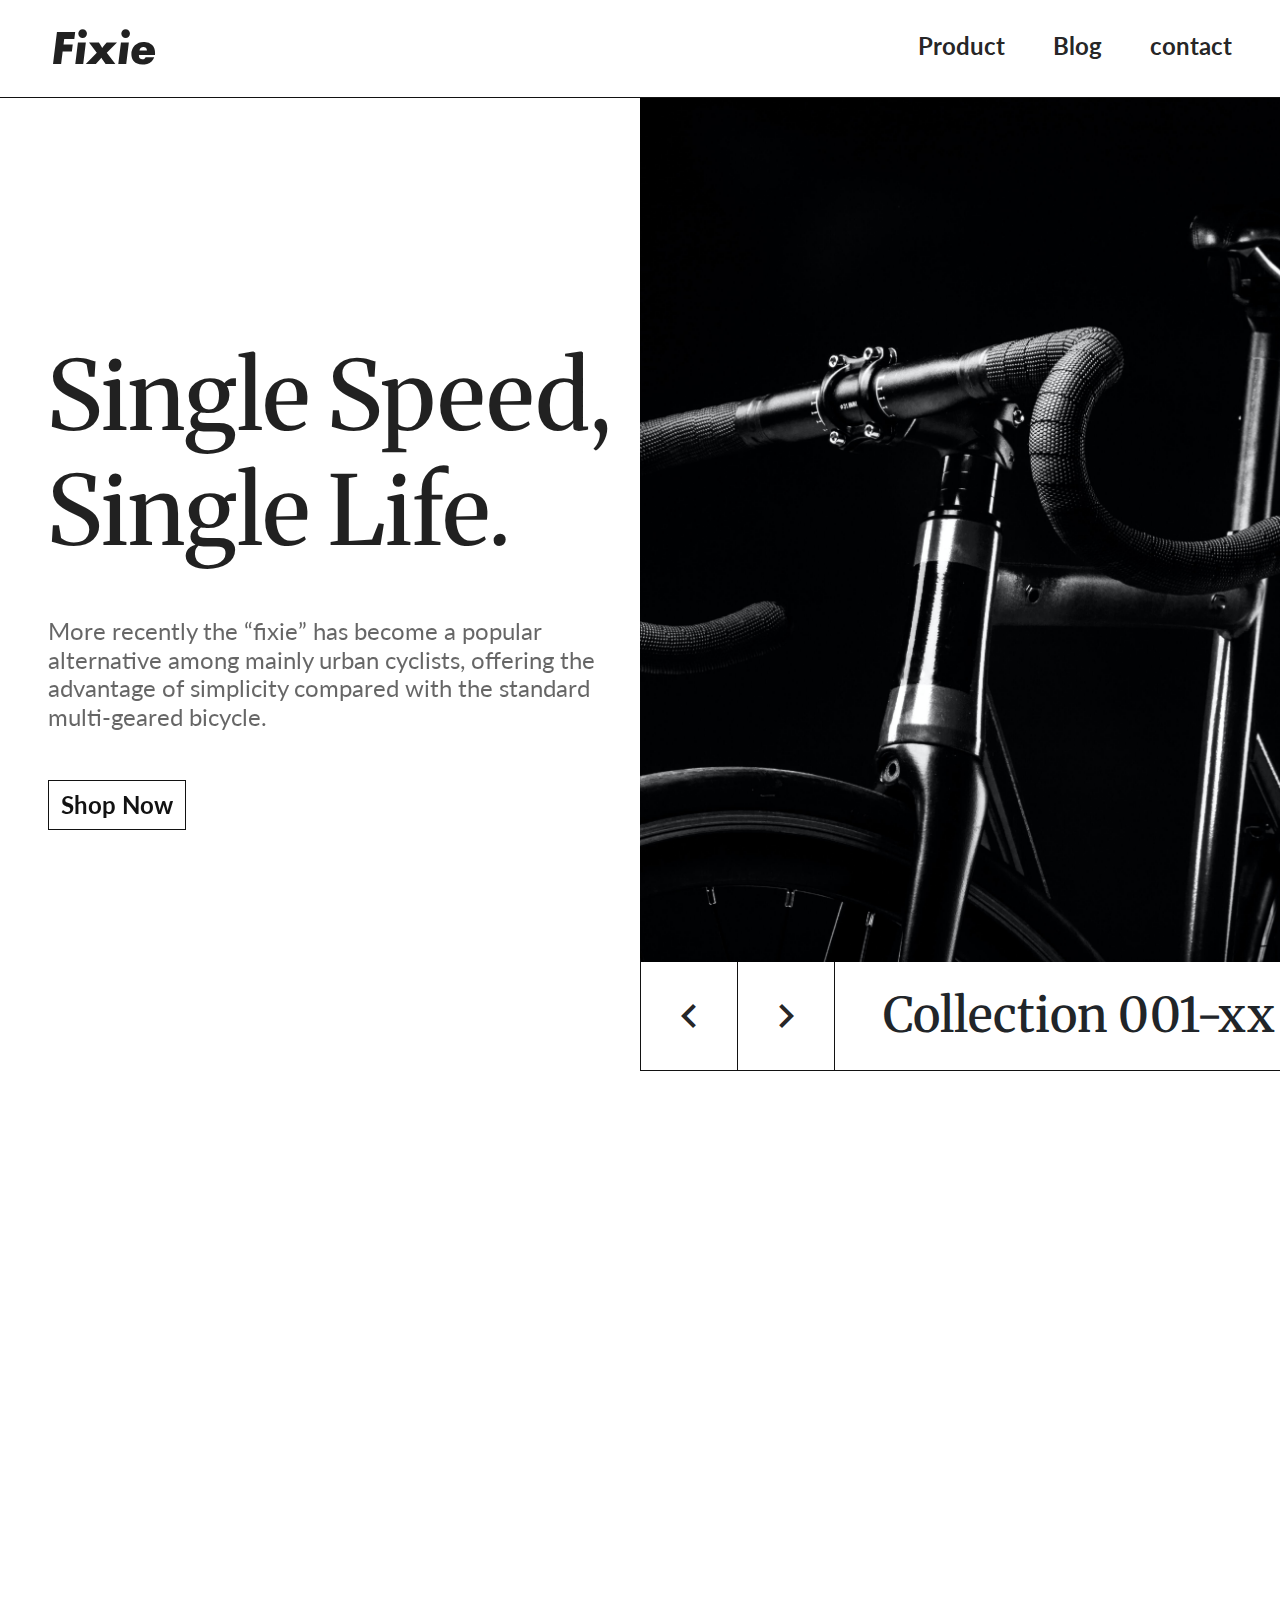
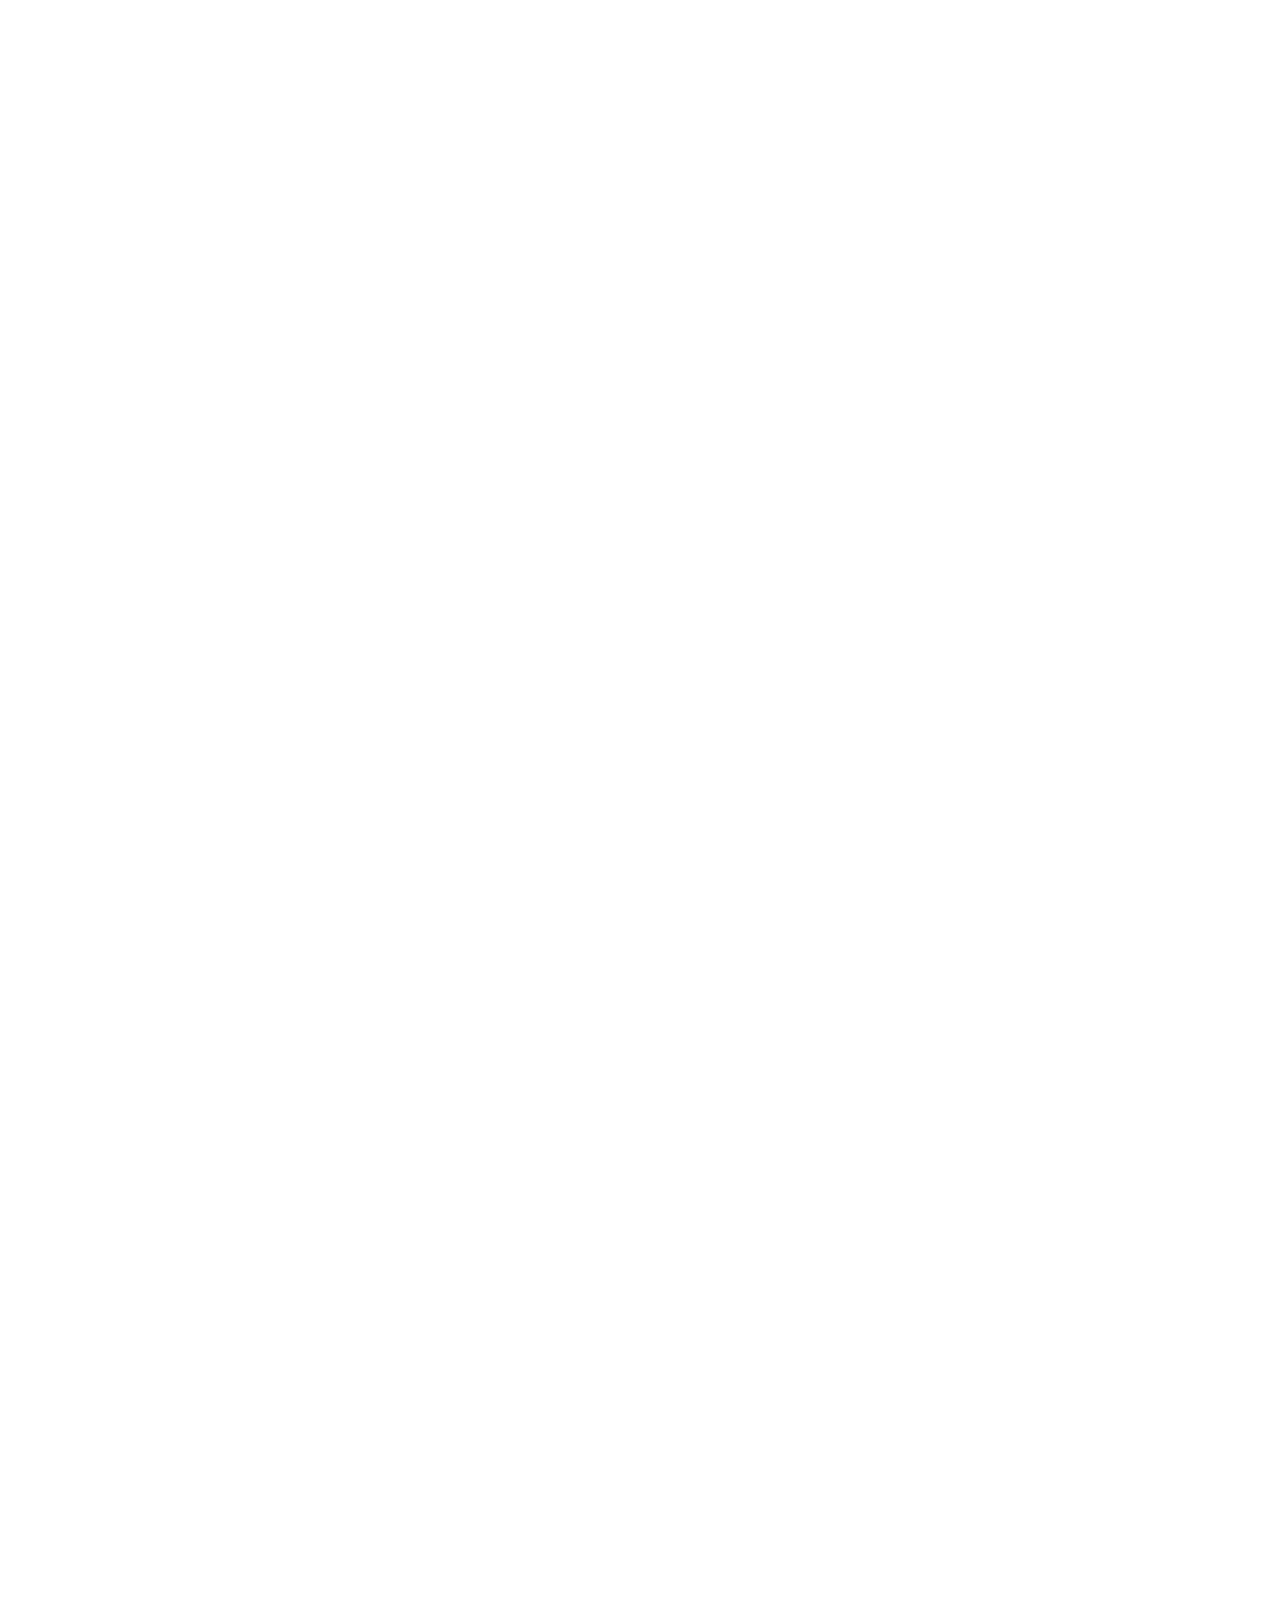
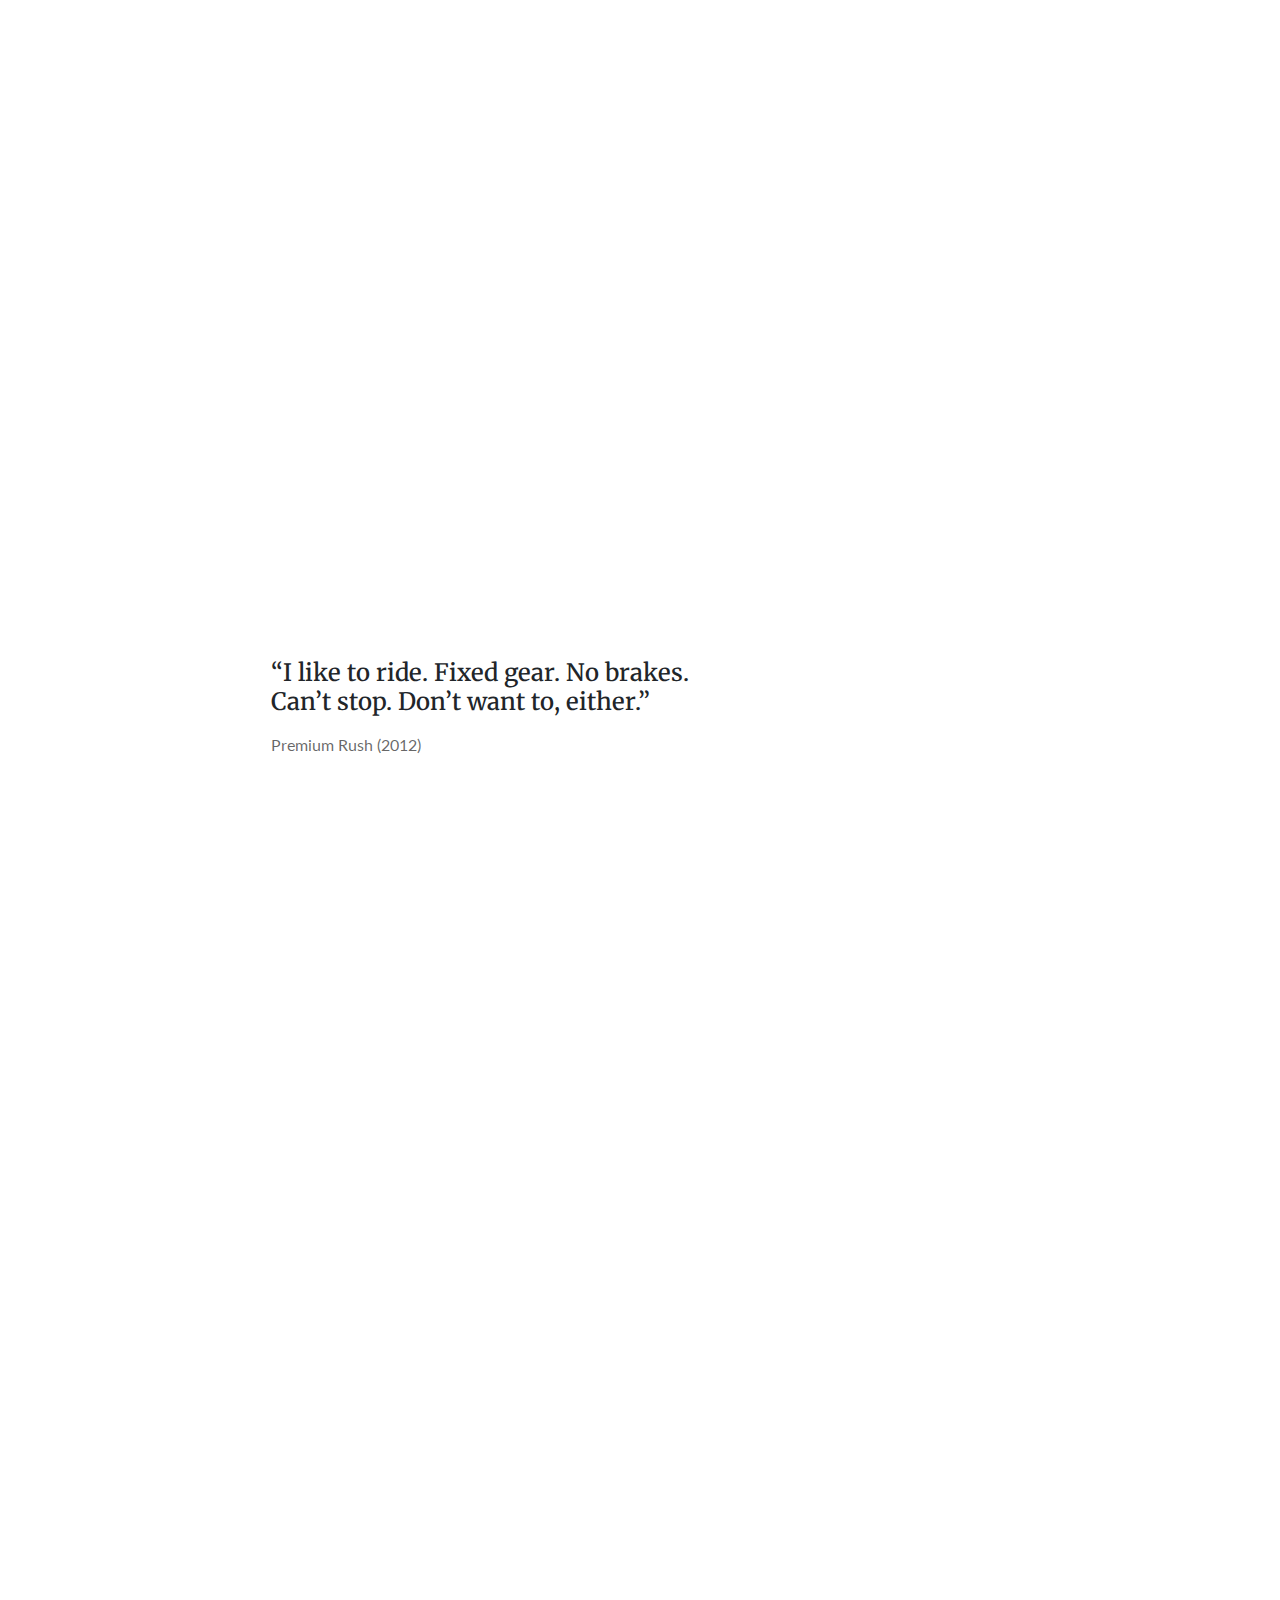
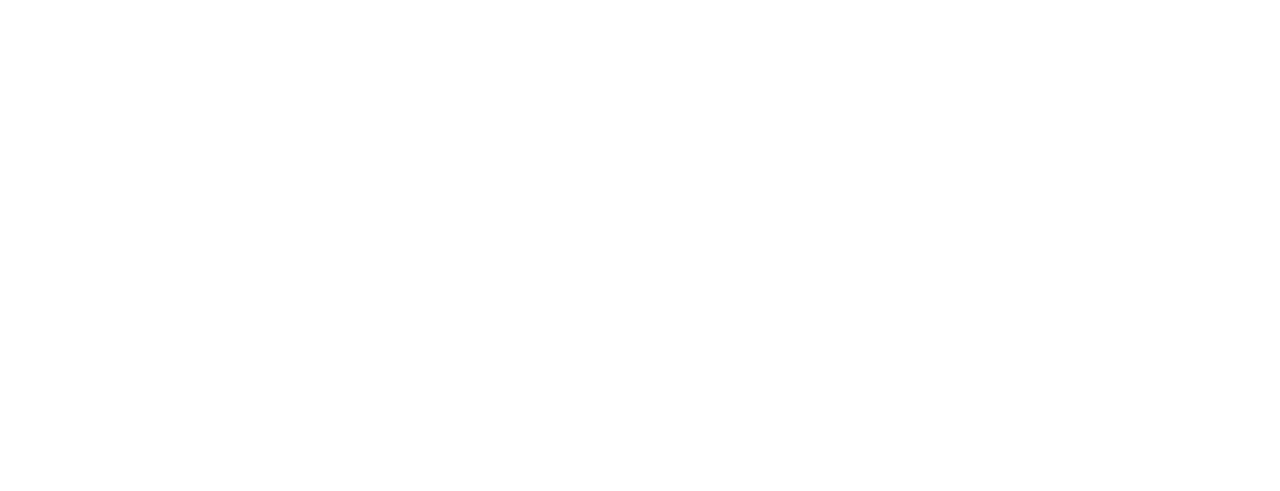
==== commit 4bb57d4d: "另存_effect.scss" ====
--- a/index.html
+++ b/index.html
@@ -25,55 +25,56 @@
     <div class="collapse navbar-collapse" id="navbarNav">
       <ul class="navbar-nav ml-auto">
         <li class="nav-item ml-lg-5">
-          <a class="nav-link h4 font-weight-bold text-center hover-skew-right hover-underline-left pb-1" href="#">Product</a>
+          <a class="nav-link h4 font-weight-bold text-center hover-skew-right hover-underline-left pb-1"
+            href="#">Product</a>
         </li>
         <li class="nav-item ml-lg-5">
-          <a class="nav-link h4 font-weight-bold text-center hover-skew-right hover-underline-left pb-1" href="#">Blog</a>
+          <a class="nav-link h4 font-weight-bold text-center hover-skew-right hover-underline-left pb-1"
+            href="#">Blog</a>
         </li>
         <li class="nav-item ml-lg-5">
-          <a class="nav-link h4 font-weight-bold text-center hover-skew-right hover-underline-left pb-1" href="#">contact</a>
+          <a class="nav-link h4 font-weight-bold text-center hover-skew-right hover-underline-left pb-1"
+            href="#">contact</a>
         </li>
       </ul>
     </div>
   </nav>
 
   <!-- content -->
-  <section>
-    <div class="row no-gutters position-relative">
-      <div class="collection__item col-lg-6 d-flex flex-column justify-content-center" data-aos="fade-right"
-        data-aos-delay="400">
-        <div class="collection__text">
-          <h2 class="h3 h1-xl text-white text-lg-primary mb-5">Single Speed,<br> Single Life.</h2>
-          <p class="d-none d-md-block text-white text-lg-secondary h4 font-weight-normal mb-5">More recently the “fixie”
-            has become a
-            popular<br>alternative among mainly urban cyclists, offering the<br>advantage of simplicity compared with
-            the standard<br>multi-geared bicycle.</p>
-          <a href="#" class="btn btn-outline-light btn-outline-lg-dark h6 h4-md font-weight-bold mb-0">Shop Now</a>
-        </div>
-      </div>
-      <div class="col-lg-6 bg-dark" data-aos="fade-left" data-aos-delay="400">
-        <div class="collection__img" data-aos="fade-left" data-aos-delay="800"></div>
-        <nav class="bg-white d-flex align-items-center border-bottom">
-          <ul class="pagination justify-content-center justify-content-lg-start mb-0 mr-3 mr-md-5">
-            <li class="page-item">
-              <a class="material-icons page-link h4 h3-md rounded-0 border-bottom-0 border-top-0 p-md-4 mb-0"
-                href="#">chevron_left</a>
-            </li>
-            <li class="page-item">
-              <a class="material-icons page-link h4 h3-md rounded-0 border-bottom-0 border-top-0 p-md-4 mb-0"
-                href="#">chevron_right</a>
-            </li>
-          </ul>
-          <h3 class="h5 h4-md h3-xl mb-0">Collection 001-xx</h3>
-        </nav>
-      </div>
-    </div>
-  </section>
-
-  <section class="onegear mb-4 mb-lg-0">
+  <section class="row no-gutters position-relative overflow-hidden">
+    <div class="collection__item col-lg-6 d-flex flex-column justify-content-center" data-aos="fade-right"
+      data-aos-delay="400">
+      <div class="collection__text">
+        <h2 class="h3 h1-xl text-white text-lg-primary mb-5">Single Speed,<br> Single Life.</h2>
+        <p class="d-none d-md-block text-white text-lg-secondary h4 font-weight-normal mb-5">More recently the “fixie”
+          has become a
+          popular<br>alternative among mainly urban cyclists, offering the<br>advantage of simplicity compared with
+          the standard<br>multi-geared bicycle.</p>
+        <a href="#" class="btn btn-outline-light btn-outline-lg-dark h6 h4-md font-weight-bold mb-0">Shop Now</a>
+      </div>
+    </div>
+    <div class="col-lg-6 bg-dark" data-aos="fade-left" data-aos-delay="400">
+      <div class="collection__img" data-aos="fade-left" data-aos-delay="800"></div>
+      <nav class="bg-white d-flex align-items-center border-bottom">
+        <ul class="pagination justify-content-center justify-content-lg-start mb-0 mr-3 mr-md-5">
+          <li class="page-item">
+            <a class="material-icons page-link h4 h3-md rounded-0 border-bottom-0 border-top-0 p-md-4 mb-0"
+              href="#">chevron_left</a>
+          </li>
+          <li class="page-item">
+            <a class="material-icons page-link h4 h3-md rounded-0 border-bottom-0 border-top-0 p-md-4 mb-0"
+              href="#">chevron_right</a>
+          </li>
+        </ul>
+        <h3 class="h5 h4-md h3-xl mb-0">Collection 001-xx</h3>
+      </nav>
+    </div>
+  </section>
+
+  <section class="onegear overflow-hidden mb-4 mb-lg-0">
     <div class="row no-gutters">
       <div class="col-lg-6" data-aos="fade-right" data-aos-delay="400">
-        <div class="onegear__img position-relative">
+        <div class="onegear__img">
           <a href="#"
             class="arrow__icon material-icons btn btn-dark d-none d-lg-flex align-items-center justify-content-center">arrow_forward</a>
         </div>
@@ -98,13 +99,13 @@
     </div>
   </section>
 
-  <section class="stripped">
+  <section class="stripped overflow-hidden">
     <div class="row no-gutters flex-column-reverse  flex-lg-row">
       <div class="stripped__item col-lg-6 bg-lg-light d-flex flex-column flex-column-reverse justify-content-between"
         data-aos="fade-right">
         <a href="#"
-            class="readmore__btn hover-bglight-lg-left btn btn-dark h6 h4-md font-weight-bold d-flex d-lg-none align-items-center justify-content-center mb-0"
-            data-aos="fade-left" data-aos-delay="200">Read More</a>
+          class="readmore__btn hover-bglight-lg-left btn btn-dark h6 h4-md font-weight-bold d-flex d-lg-none align-items-center justify-content-center mb-0"
+          data-aos="fade-left" data-aos-delay="200">Read More</a>
         <p class="text-secondary text-left text-lg-right" data-aos="fade-left">Without
           the added parts required for a fully geared drive
           train—derailleurs,<br>shifters, cables, cable carriers, multiple chain rings, freewheel hub,
@@ -119,7 +120,7 @@
           class="arrow__icon material-icons btn btn-light d-none d-lg-flex align-items-center justify-content-center">arrow_forward</a>
       </div>
       <div class="col-lg-6" data-aos="fade-left">
-        <div class="stripped__img position-relative">
+        <div class="stripped__img">
           <a href="#"
             class="readmore__btn hover-bglight-left btn btn-dark h4 font-weight-bold d-none d-lg-flex align-items-center justify-content-center mb-0"
             data-aos="fade-left" data-aos-delay="200">Read More</a>
@@ -127,7 +128,7 @@
       </div>
   </section>
 
-  <section class="commuters text-center" data-aos="fade-up" data-aos-delay="400">
+  <section class="commuters text-center overflow-hidden" data-aos="fade-up" data-aos-delay="400">
     <h3 class="h5 h3-md font-weight-bold mb-4">A collection built for<br>regular commuters</h3>
     <p class="text-secondary">Riders unknown to each other commonly greet each other when on
       bikes. As in<br>many subcultures, this feeling of belonging is a key factor in recruiting and<br>retaining
@@ -135,11 +136,12 @@
   </section>
 
   <section class="recommend__banner">
-      <div class="recommend__banner__text bg-white p-3">
-        <h4 class="h6 h5-md h4-xl fomt-weight-bold mb-3">“I like to ride. Fixed gear. No brakes.<br>Can’t stop. Don’t want to,
-          either.”</h4>
-        <p class="text-secondary mb-0">Premium Rush (2012)</p>
-      </div>
+    <div class="recommend__banner__text bg-white p-3">
+      <h4 class="h6 h5-md h4-xl fomt-weight-bold mb-3">“I like to ride. Fixed gear. No brakes.<br>Can’t stop. Don’t want
+        to,
+        either.”</h4>
+      <p class="text-secondary mb-0">Premium Rush (2012)</p>
+    </div>
   </section>
 
   <section class="article container">
@@ -210,7 +212,6 @@
   </script>
   <script src="./js/vendors/jquery-3.5.1.slim.min.js"></script>
   <script src="./js/vendors/bootstrap.min.js"></script>
-  <!-- <script src="./js/vendors/jquery.scrollme.min.js"></script> -->
   <script src="./js/all.js"></script>
 </body>
 
--- a/css/all.css
+++ b/css/all.css
@@ -6179,3 +6179,23 @@
     @media (min-width: 1200px) {
       .article__item__img {
         height: 600px; } }
+
+.bg-position-left {
+  background-position: left;
+  -webkit-transition: all 1s ease;
+  -o-transition: all 1s ease;
+  transition: all 1s ease; }
+
+.bg-position-right {
+  background-position: right;
+  -webkit-transition: all 1s ease;
+  -o-transition: all 1s ease;
+  transition: all 1s ease; }
+
+.translate-left {
+  -webkit-transform: translateX(-110px);
+  -ms-transform: translateX(-110px);
+  transform: translateX(-110px);
+  -webkit-transition: all 1s ease;
+  -o-transition: all 1s ease;
+  transition: all 1s ease; }
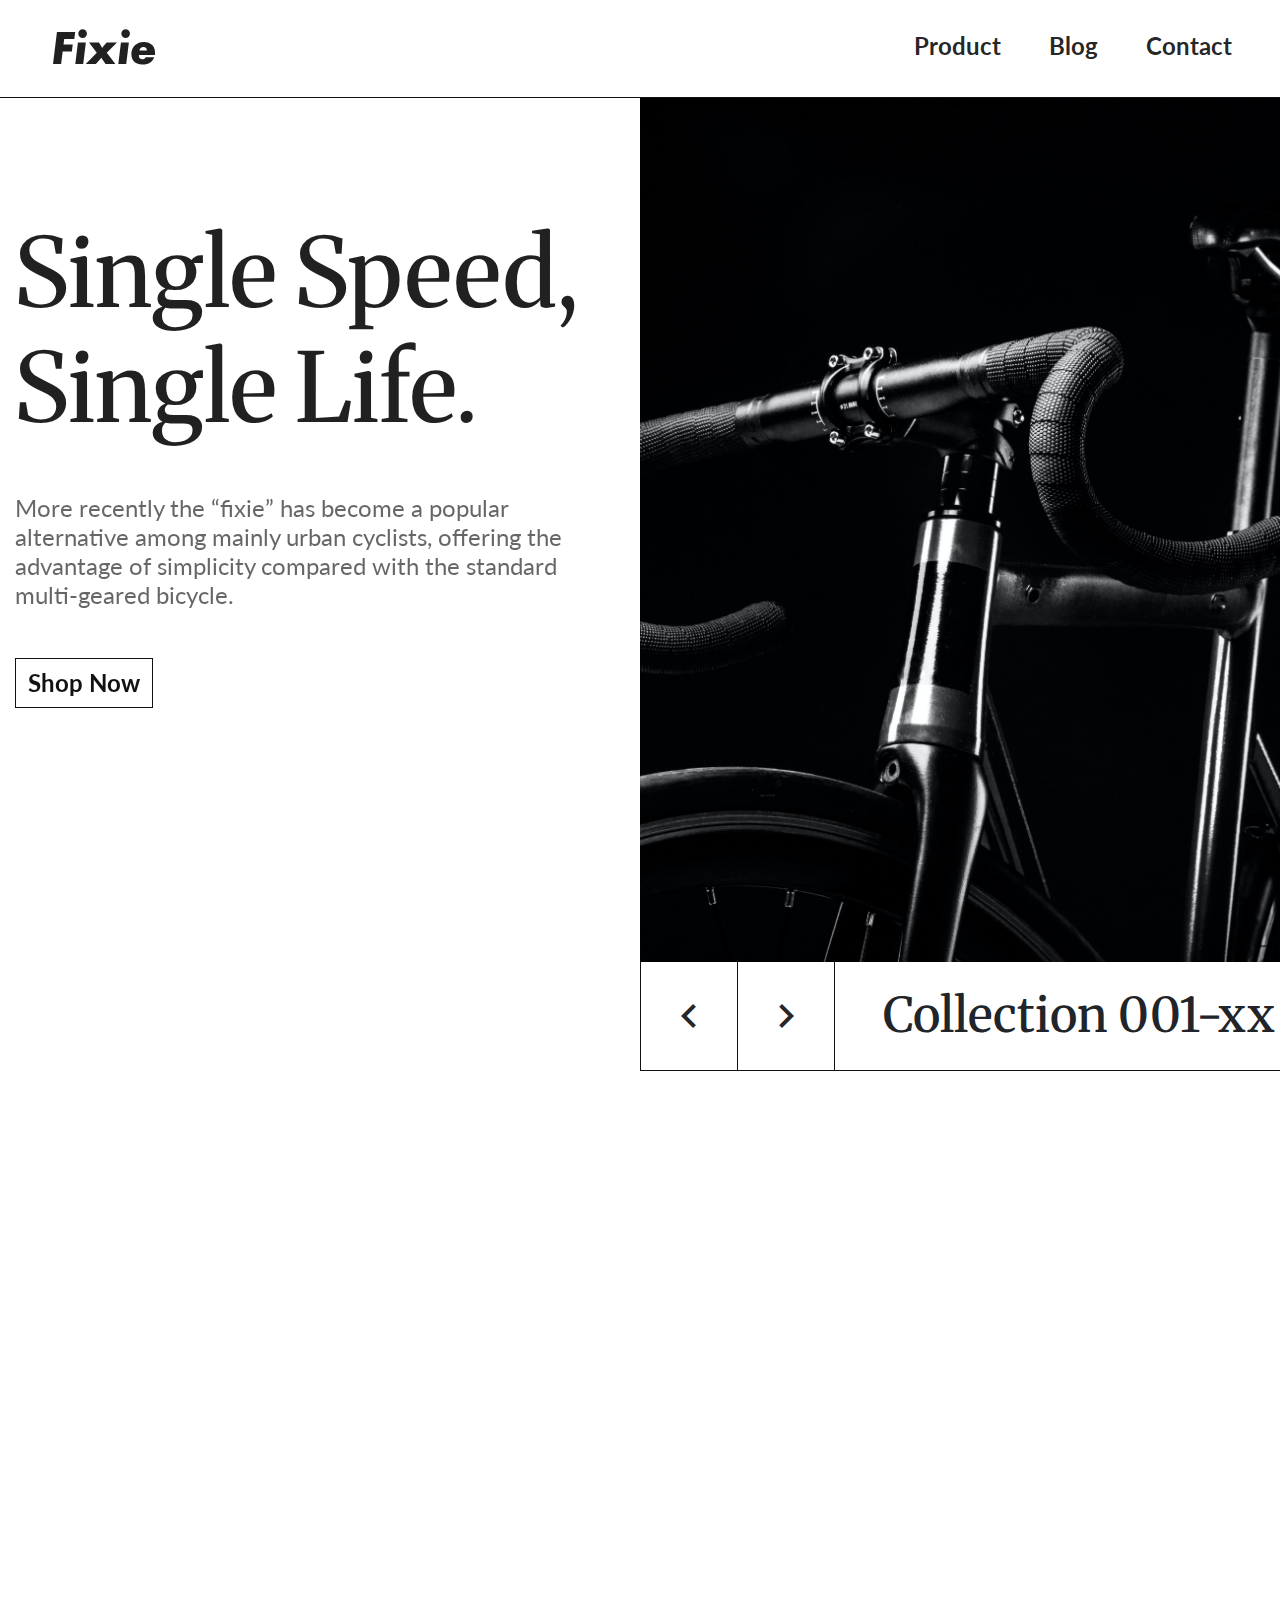
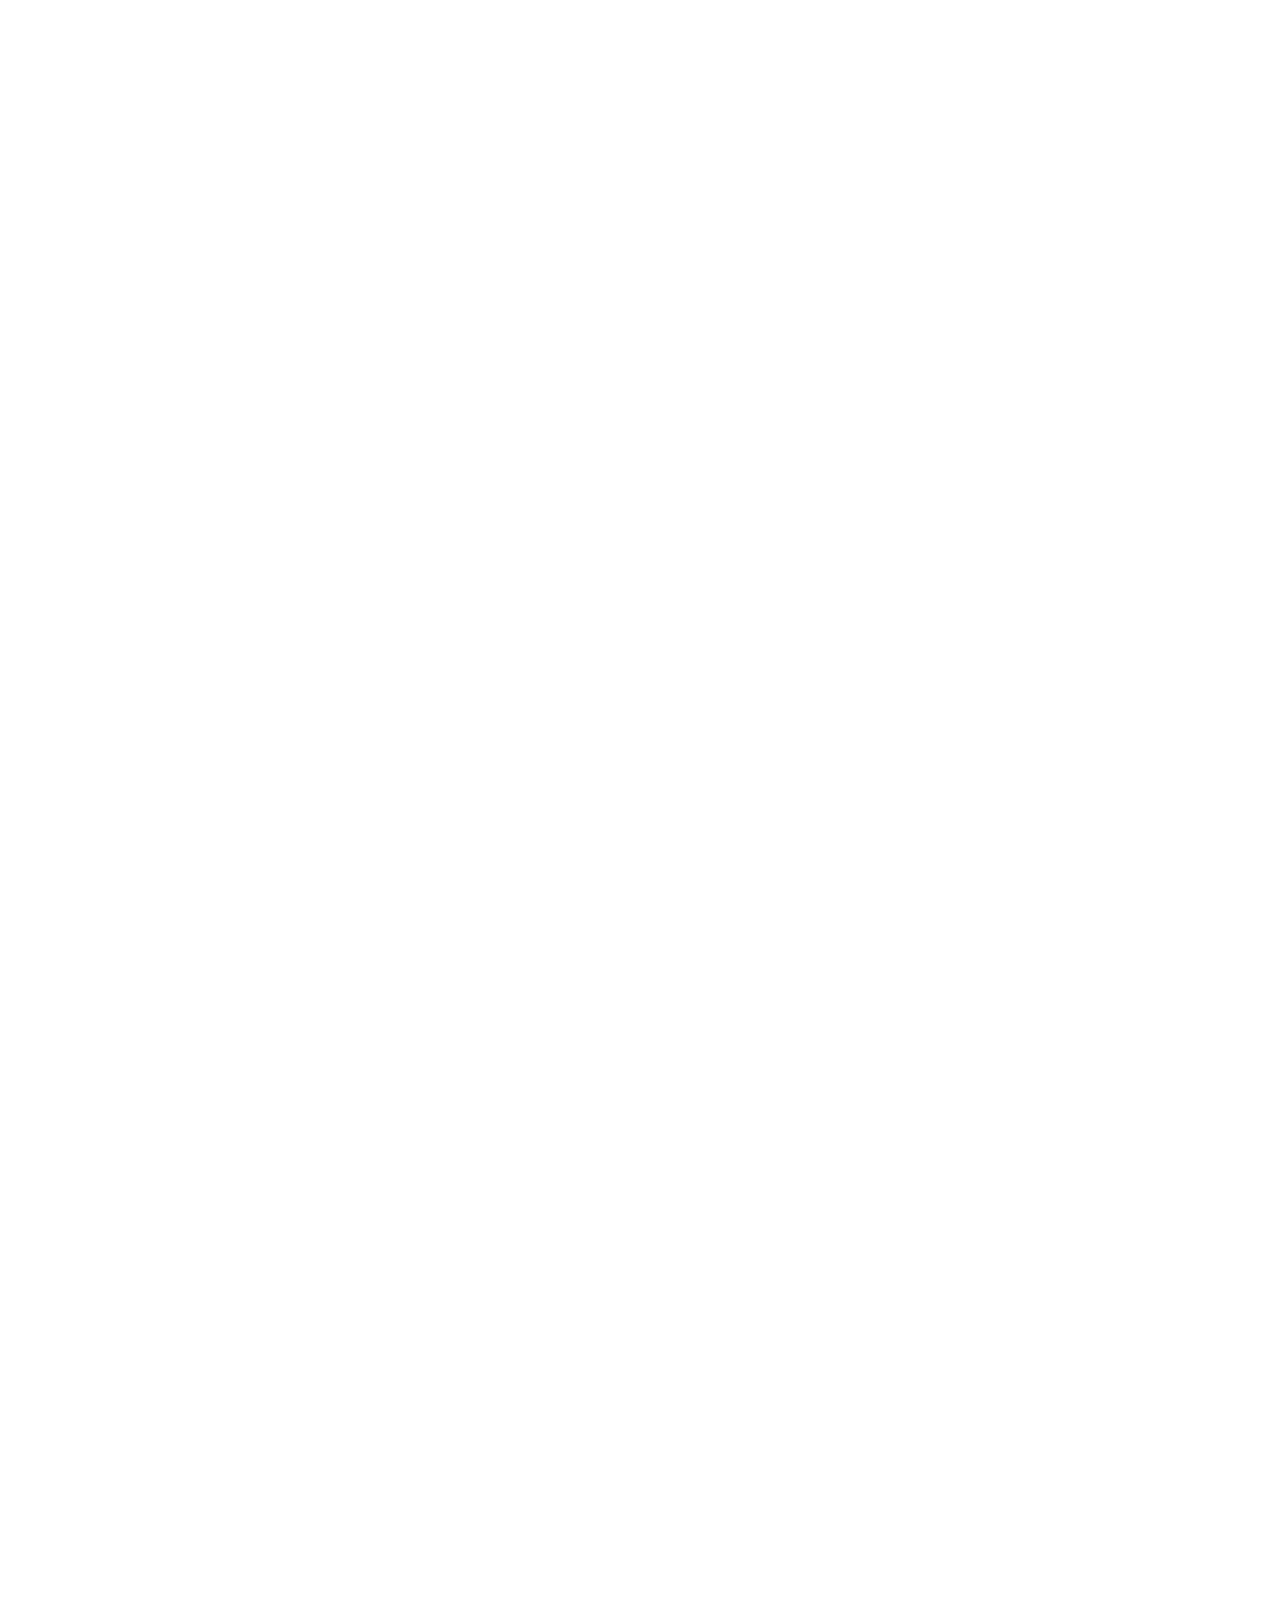
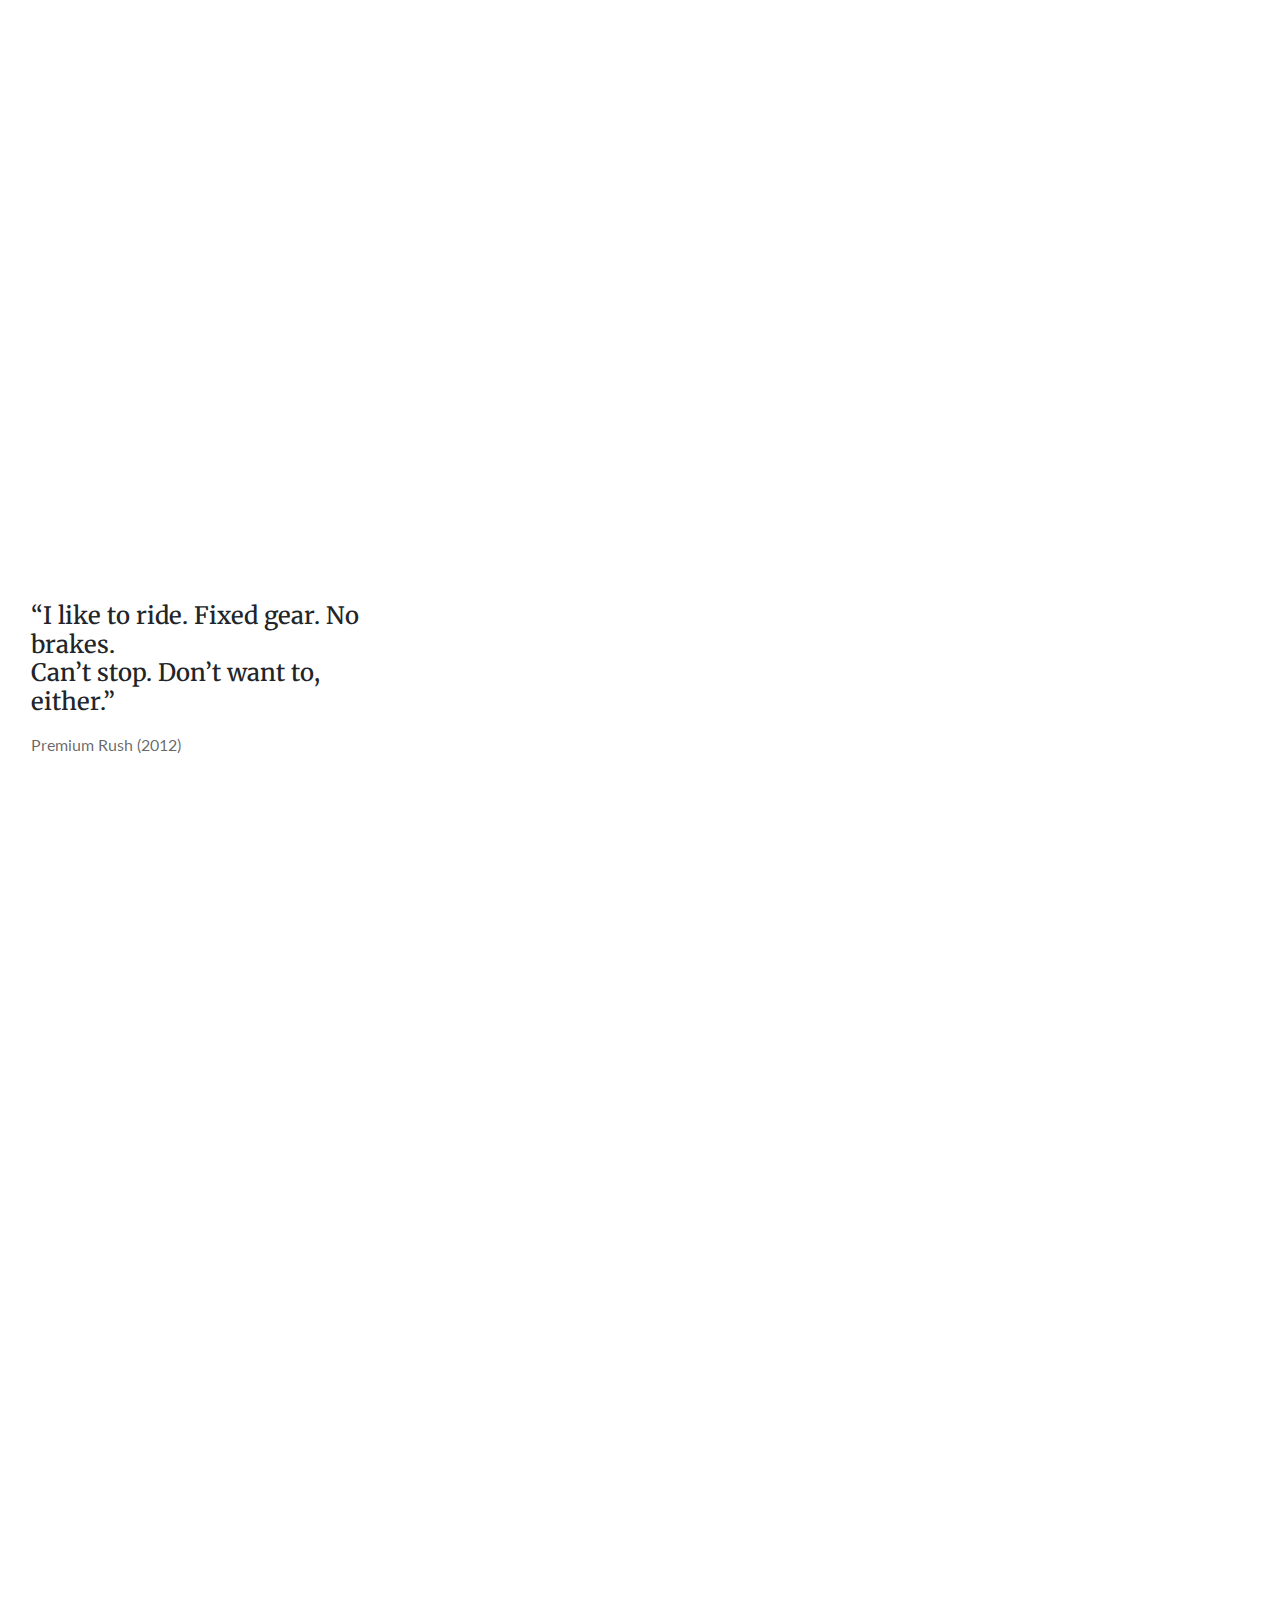
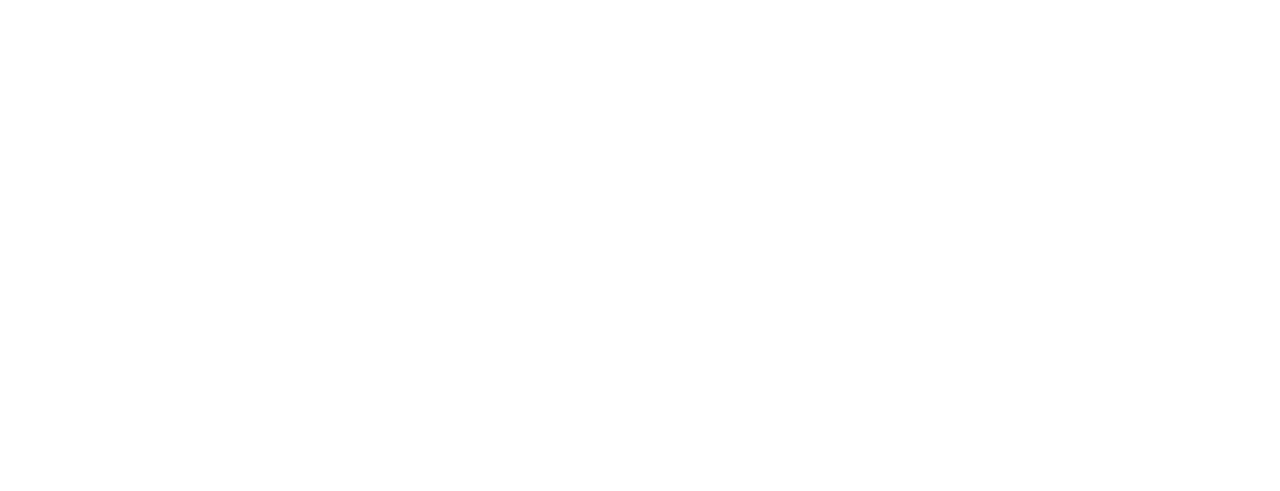
==== commit 85143244: "製作 loading 畫面" ====
--- a/index.html
+++ b/index.html
@@ -7,15 +7,23 @@
   <title>Fixie</title>
   <link rel="shortcut icon" href="./images/favtion.ico" type="image/x-icon">
   <link href="https://fonts.googleapis.com/css2?family=Material+Icons" rel="stylesheet">
+  <link rel="stylesheet" href="https://unpkg.com/aos@next/dist/aos.css" />
   <link rel="stylesheet" href="./css/all.css">
-  <link rel="stylesheet" href="https://cdnjs.cloudflare.com/ajax/libs/animate.css/4.1.1/animate.min.css" />
 </head>
 
-<body>
+<body class="overflowX-hidden">
+  <!-- loading -->
+  <div class="loading bg-white vw-100 vh-100 fixed-top d-flex align-items-center justify-content-center">
+    <div class="overflow-hidden pb-2">
+      <div class="loading__img hover-skew-right hover-underline-left mb-3"></div>
+      <p class="loading__text h3 text-center font-weight-bold"></p>
+    </div>
+  </div>
+
   <!-- header -->
   <nav class="navbar navbar-expand-lg navbar-light bg-white border-bottom sticky-top px-md-5 py-md-4"
     data-aos="fade-down">
-    <h1 class="d-flex align-items-center hover-rotatex-turn-round mb-0">
+    <h1 class="d-flex align-items-center hover-rotateX-turn-round mb-0">
       <a class="logo navbar-brand" href="./index.html">Fixie</a>
     </h1>
     <button class="navbar-toggler" type="button" data-toggle="collapse" data-target="#navbarNav"
@@ -34,26 +42,29 @@
         </li>
         <li class="nav-item ml-lg-5">
           <a class="nav-link h4 font-weight-bold text-center hover-skew-right hover-underline-left pb-1"
-            href="#">contact</a>
+            href="#">Contact</a>
         </li>
       </ul>
     </div>
   </nav>
 
   <!-- content -->
-  <section class="row no-gutters position-relative overflow-hidden">
-    <div class="collection__item col-lg-6 d-flex flex-column justify-content-center" data-aos="fade-right"
-      data-aos-delay="400">
-      <div class="collection__text">
-        <h2 class="h3 h1-xl text-white text-lg-primary mb-5">Single Speed,<br> Single Life.</h2>
-        <p class="d-none d-md-block text-white text-lg-secondary h4 font-weight-normal mb-5">More recently the “fixie”
-          has become a
-          popular<br>alternative among mainly urban cyclists, offering the<br>advantage of simplicity compared with
-          the standard<br>multi-geared bicycle.</p>
-        <a href="#" class="btn btn-outline-light btn-outline-lg-dark h6 h4-md font-weight-bold mb-0">Shop Now</a>
-      </div>
-    </div>
-    <div class="col-lg-6 bg-dark" data-aos="fade-left" data-aos-delay="400">
+  <section class="overflow-hidden">
+    <div class="container overflow-hidden">
+      <div class="row no-gutters collection__text">
+        <div class="col-12 col-lg-8 col-xl-12" data-aos="fade-right" data-aos-delay="400">
+          <h2 class="h3 h1-xl text-white text-lg-primary mb-3 mb-lg-5">Single Speed,<br> Single Life.</h2>
+          <p class="d-none d-md-block text-white text-lg-secondary h4 font-weight-normal mb-5">More recently the
+            “fixie”
+            has become a
+            popular<br>alternative among mainly urban cyclists, offering the<br>advantage of simplicity compared with
+            the standard<br>multi-geared bicycle.</p>
+          <a href="#" class="btn btn-outline-light btn-outline-lg-dark h6 h4-md font-weight-bold mb-0">Shop Now</a>
+        </div>
+      </div>
+    </div>
+
+    <div class="col-lg-6 bg-dark ml-auto px-0" data-aos="fade-left" data-aos-delay="400">
       <div class="collection__img" data-aos="fade-left" data-aos-delay="800"></div>
       <nav class="bg-white d-flex align-items-center border-bottom">
         <ul class="pagination justify-content-center justify-content-lg-start mb-0 mr-3 mr-md-5">
@@ -92,7 +103,7 @@
           other bicycle<br>drivetrain, with the most direct power transfer from rider to the wheels. Thus,
           it<br>requires less energy in any given gear to move than a geared bike in the same gear.</p>
         <a href="#"
-          class="readmore__btn hover-bgdark-lg-left btn btn-dark btn-lg-light h6 h4-md font-weight-bold d-flex align-items-center justify-content-center mb-0"
+          class="readmore__btn hover-bgDark-lg-left btn btn-dark btn-lg-light h6 h4-md font-weight-bold d-flex align-items-center justify-content-center mb-0"
           data-aos="fade-left" data-aos-delay="400">Read More</a>
 
       </div>
@@ -104,7 +115,7 @@
       <div class="stripped__item col-lg-6 bg-lg-light d-flex flex-column flex-column-reverse justify-content-between"
         data-aos="fade-right">
         <a href="#"
-          class="readmore__btn hover-bglight-lg-left btn btn-dark h6 h4-md font-weight-bold d-flex d-lg-none align-items-center justify-content-center mb-0"
+          class="readmore__btn btn btn-dark h6 h4-md font-weight-bold d-flex d-lg-none align-items-center justify-content-center mb-0"
           data-aos="fade-left" data-aos-delay="200">Read More</a>
         <p class="text-secondary text-left text-lg-right" data-aos="fade-left">Without
           the added parts required for a fully geared drive
@@ -122,7 +133,7 @@
       <div class="col-lg-6" data-aos="fade-left">
         <div class="stripped__img">
           <a href="#"
-            class="readmore__btn hover-bglight-left btn btn-dark h4 font-weight-bold d-none d-lg-flex align-items-center justify-content-center mb-0"
+            class="readmore__btn hover-bgLight-lg-left btn btn-dark h4 font-weight-bold d-none d-lg-flex align-items-center justify-content-center mb-0"
             data-aos="fade-left" data-aos-delay="200">Read More</a>
         </div>
       </div>
@@ -135,12 +146,19 @@
       participants.</p>
   </section>
 
-  <section class="recommend__banner">
-    <div class="recommend__banner__text bg-white p-3">
-      <h4 class="h6 h5-md h4-xl fomt-weight-bold mb-3">“I like to ride. Fixed gear. No brakes.<br>Can’t stop. Don’t want
-        to,
-        either.”</h4>
-      <p class="text-secondary mb-0">Premium Rush (2012)</p>
+  <section class="recommend__banner d-flex align-items-end">
+    <div class="container">
+      <div class="row">
+        <div class="col-lg-4">
+          <div class="recommend__banner__text bg-white p-3">
+            <h4 class="h6 h5-md h4-xl fomt-weight-bold mb-3">“I like to ride. Fixed gear. No brakes.<br>Can’t stop.
+              Don’t want
+              to,
+              either.”</h4>
+            <p class="text-secondary mb-0">Premium Rush (2012)</p>
+          </div>
+        </div>
+      </div>
     </div>
   </section>
 
@@ -193,7 +211,7 @@
         <a class="nav-link font-weight-bold hover-skew-right hover-underline-left pb-0" href="#">Blog</a>
       </li>
       <li class="nav-item pr-5">
-        <a class="nav-link font-weight-bold hover-skew-right hover-underline-left pb-0" href="#">contact</a>
+        <a class="nav-link font-weight-bold hover-skew-right hover-underline-left pb-0" href="#">Contact</a>
       </li>
     </ul>
     <p class="text-secondary font-size-sm mb-0">© 2020 Fixie. All Rights Reserved.</p>
@@ -201,15 +219,7 @@
   </footer>
 
 
-
-  <link rel="stylesheet" href="https://unpkg.com/aos@next/dist/aos.css" />
   <script src="https://unpkg.com/aos@next/dist/aos.js"></script>
-  <script>
-    AOS.init({
-      duration: 300,
-      once: true
-    });
-  </script>
   <script src="./js/vendors/jquery-3.5.1.slim.min.js"></script>
   <script src="./js/vendors/bootstrap.min.js"></script>
   <script src="./js/all.js"></script>
--- a/css/all.css
+++ b/css/all.css
@@ -1,8 +1,5 @@
 @charset "UTF-8";
 @import url("https://fonts.googleapis.com/css2?family=Lato:wght@400;700&family=Merriweather:ital,wght@1,900&family=Roboto&display=swap");
-h1, h2, h3, h4, h5, h6 {
-  font-family: 'Merriweather'; }
-
 :root {
   --blue: #007bff;
   --indigo: #6610f2;
@@ -5654,7 +5651,6 @@
 .invisible {
   visibility: hidden !important; }
 
-/* RWD斷點(BS4) */
 .hover-underline-left {
   position: relative; }
   .hover-underline-left::before {
@@ -5740,13 +5736,13 @@
     width: 0;
     right: 0; } }
 
-.hover-rotatex-turn-round {
+.hover-rotateX-turn-round {
   -webkit-transition: -webkit-transform 0.7s;
   transition: -webkit-transform 0.7s;
   -o-transition: transform 0.7s;
   transition: transform 0.7s;
   transition: transform 0.7s, -webkit-transform 0.7s; }
-  .hover-rotatex-turn-round:hover {
+  .hover-rotateX-turn-round:hover {
     -webkit-transform: rotateX(360deg);
     transform: rotateX(360deg); }
 
@@ -5767,7 +5763,7 @@
     transition: transform 0.2s, -webkit-transform 0.2s; }
 
 @media (min-width: 992px) {
-  .hover-bgdark-lg-left::before {
+  .hover-bgDark-lg-left::before {
     content: '';
     position: absolute;
     z-index: -1;
@@ -5785,19 +5781,19 @@
     -webkit-transition: all 0.15s ease;
     -o-transition: all 0.15s ease;
     transition: all 0.15s ease; }
-  .hover-bgdark-lg-left:hover::before {
+  .hover-bgDark-lg-left:hover::before {
     -webkit-transform: scaleX(1);
     -ms-transform: scaleX(1);
     transform: scaleX(1);
     -webkit-transition: all 0.15s ease;
     -o-transition: all 0.15s ease;
     transition: all 0.15s ease; }
-  .hover-bgdark-lg-left:hover {
+  .hover-bgDark-lg-left:hover {
     color: white;
     border: #121212; } }
 
 @media (min-width: 992px) {
-  .hover-bglight-lg-left::before {
+  .hover-bgLight-lg-left::before {
     content: '';
     position: absolute;
     z-index: -1;
@@ -5815,14 +5811,14 @@
     -webkit-transition: all 0.15s ease;
     -o-transition: all 0.15s ease;
     transition: all 0.15s ease; }
-  .hover-bglight-lg-left:hover::before {
+  .hover-bgLight-lg-left:hover::before {
     -webkit-transform: scaleX(1);
     -ms-transform: scaleX(1);
     transform: scaleX(1);
     -webkit-transition: all 0.15s ease;
     -o-transition: all 0.15s ease;
     transition: all 0.15s ease; }
-  .hover-bglight-lg-left:hover {
+  .hover-bgLight-lg-left:hover {
     color: #121212;
     border: #F1F5F6; } }
 
@@ -5843,6 +5839,9 @@
     color: #121212;
     background-color: #F1F5F6;
     border-color: #F1F5F6; } }
+
+.overflowX-hidden {
+  overflow-x: hidden; }
 
 @media (min-width: 768px) {
   .text-md-primary {
@@ -5982,29 +5981,10 @@
   .h6-xl {
     font-size: 1rem !important; } }
 
-.bg-position-left {
-  position: relative;
-  background-position: left;
-  -webkit-transition: all 1s ease;
-  -o-transition: all 1s ease;
-  transition: all 1s ease; }
-
-.bg-position-right {
-  position: relative;
-  background-position: right;
-  -webkit-transition: all 1s ease;
-  -o-transition: all 1s ease;
-  transition: all 1s ease; }
-
-.translate-left {
-  -webkit-transform: translateX(-110px);
-  -ms-transform: translateX(-110px);
-  transform: translateX(-110px);
-  -webkit-transition: all 1s ease;
-  -o-transition: all 1s ease;
-  transition: all 1s ease; }
-
 /* 全站設定 */
+h1, h2, h3, h4, h5, h6 {
+  font-family: 'Merriweather'; }
+
 img {
   display: block;
   max-width: 100%;
@@ -6025,25 +6005,132 @@
   width: 112px;
   height: 48px;
   background-image: url("../images/logo-fixie.svg");
-  background-size: contain;
   overflow: hidden;
   text-indent: 101%;
   background-repeat: no-repeat;
-  background-position: center; }
+  background-position: center;
+  white-space: nowrap; }
+
+.loading {
+  z-index: 1030;
+  -webkit-transition: all 0.5s ease;
+  -o-transition: all 0.5s ease;
+  transition: all 0.5s ease; }
+  .loading--fadeOut {
+    -webkit-transition: all 0.5s ease;
+    -o-transition: all 0.5s ease;
+    transition: all 0.5s ease;
+    opacity: 0;
+    -webkit-transform: translateX(100%);
+    -ms-transform: translateX(100%);
+    transform: translateX(100%); }
+    .loading--fadeOut .loading__img {
+      -webkit-animation: MoveRightInitial 0.2s forwards;
+      animation: MoveRightInitial 0.2s forwards; }
+
+.loading__img {
+  width: 200px;
+  height: 72px;
+  background-image: url("../images/logo-fixie.svg");
+  background-repeat: no-repeat;
+  background-position: center;
+  background-size: cover;
+  position: relative;
+  -webkit-animation: MoveRightInitial 0.1s forwards, MoveRightEnd 0.3s forwards 0.2s;
+  animation: MoveRightInitial 0.1s forwards, MoveRightEnd 0.3s forwards 0.2s; }
+  .loading__img::before {
+    content: '';
+    width: 0%;
+    height: 1px;
+    background: #000000DE;
+    opacity: .8;
+    position: absolute;
+    bottom: 0px;
+    right: 5px;
+    -webkit-animation-name: underline-left-before;
+    animation-name: underline-left-before;
+    -webkit-animation-duration: .5s;
+    animation-duration: .5s;
+    -webkit-animation-iteration-count: infinite;
+    animation-iteration-count: infinite; }
+  .loading__img::after {
+    content: '';
+    width: 0%;
+    height: 1px;
+    background: #000000DE;
+    opacity: .8;
+    position: absolute;
+    bottom: 0px;
+    right: 5px;
+    -webkit-animation-name: underline-left-after;
+    animation-name: underline-left-after;
+    -webkit-animation-duration: .1s;
+    animation-duration: .1s;
+    -webkit-animation-delay: .3s;
+    animation-delay: .3s;
+    -webkit-animation-iteration-count: infinite;
+    animation-iteration-count: infinite; }
+
+@-webkit-keyframes MoveRightInitial {
+  to {
+    -webkit-transform: translate3d(105%, 0, 0);
+    transform: translate3d(105%, 0, 0); } }
+
+@keyframes MoveRightInitial {
+  to {
+    -webkit-transform: translate3d(105%, 0, 0);
+    transform: translate3d(105%, 0, 0); } }
+
+@-webkit-keyframes MoveRightEnd {
+  from {
+    -webkit-transform: translate3d(-100%, 0, 0);
+    transform: translate3d(-100%, 0, 0); }
+  to {
+    -webkit-transform: translate3d(0, 0, 0);
+    transform: translate3d(0, 0, 0); } }
+
+@keyframes MoveRightEnd {
+  from {
+    -webkit-transform: translate3d(-100%, 0, 0);
+    transform: translate3d(-100%, 0, 0); }
+  to {
+    -webkit-transform: translate3d(0, 0, 0);
+    transform: translate3d(0, 0, 0); } }
+
+@keyframes underline-left-before {
+  0% {
+    width: 0;
+    left: 0; }
+  50% {
+    width: 100%;
+    right: 0; }
+  100% {
+    width: 0;
+    right: 0; } }
+
+@keyframes underline-left-after {
+  0% {
+    width: 0;
+    left: 0; }
+  50% {
+    width: 100%;
+    right: 0;
+    bottom: 3px; }
+  100% {
+    width: 0;
+    right: 0; } }
 
 .collection__text {
   position: absolute;
-  left: 30px;
-  top: 30px;
+  top: 150px;
   z-index: 10; }
   @media (min-width: 992px) {
     .collection__text {
-      padding-left: 48px;
-      position: static; } }
+      top: 216px; } }
 
 .collection__img {
+  background-image: url("../images/img1.jpg");
   height: 400px;
-  background-image: url("../images/img1.jpg");
   background-size: cover;
   background-repeat: no-repeat;
   background-position: center; }
@@ -6075,9 +6162,9 @@
       padding: 96px 135px !important; } }
 
 .onegear__img {
-  height: 400px;
   width: 100%;
   background-image: url("../images/img2.jpg");
+  height: 400px;
   background-size: cover;
   background-repeat: no-repeat;
   background-position: center; }
@@ -6089,9 +6176,9 @@
       height: 960px; } }
 
 .stripped__img {
-  height: 400px;
   width: 100%;
   background-image: url("../images/img3.jpg");
+  height: 400px;
   background-size: cover;
   background-repeat: no-repeat;
   background-position: center; }
@@ -6127,28 +6214,17 @@
 
 .recommend__banner {
   position: relative;
+  width: 100%;
+  padding-bottom: 77px;
+  background-image: url("../images/img4.jpg");
   height: 400px;
-  width: 100%;
-  background-image: url("../images/img4.jpg");
   background-size: cover;
   background-repeat: no-repeat;
-  background-position: top;
+  background-position: center 20%;
   background-attachment: fixed; }
   @media (min-width: 768px) {
     .recommend__banner {
       height: 640px; } }
-  .recommend__banner__text {
-    position: absolute;
-    left: 0;
-    bottom: 30px; }
-    @media (min-width: 768px) {
-      .recommend__banner__text {
-        left: 50px;
-        bottom: 50px; } }
-    @media (min-width: 992px) {
-      .recommend__banner__text {
-        left: 255px;
-        bottom: 77px; } }
 
 .article {
   margin: 52px auto; }
@@ -6170,8 +6246,8 @@
       -o-transition: transform 0.3s;
       transition: transform 0.3s;
       transition: transform 0.3s, -webkit-transform 0.3s;
-      -webkit-box-shadow: 0 3px 6px 2px rgba(0, 0, 0, 0.25);
-      box-shadow: 0 3px 6px 2px rgba(0, 0, 0, 0.25); }
+      -webkit-box-shadow: 0 3px 5px rgba(0, 0, 0, 0.25);
+      box-shadow: 0 3px 5px rgba(0, 0, 0, 0.25); }
   .article__item__img {
     height: 300px;
     -o-object-fit: cover;
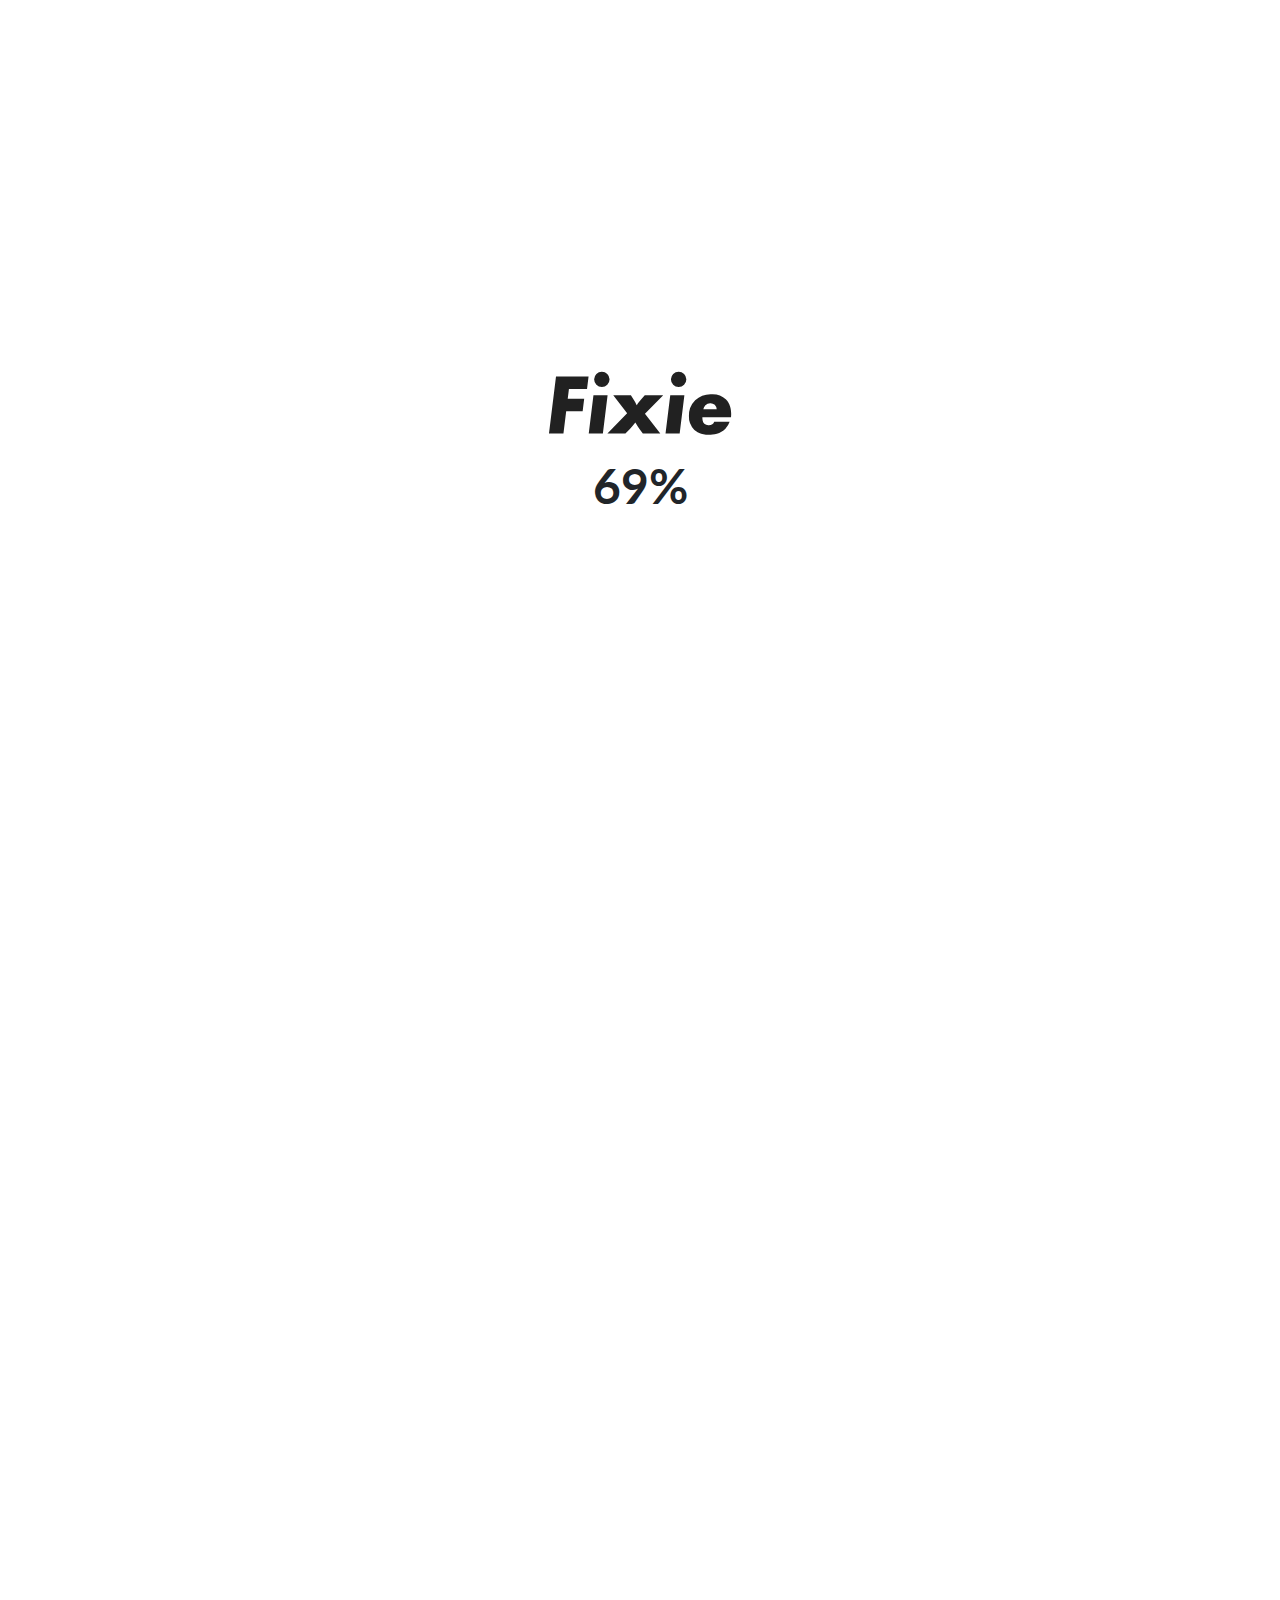
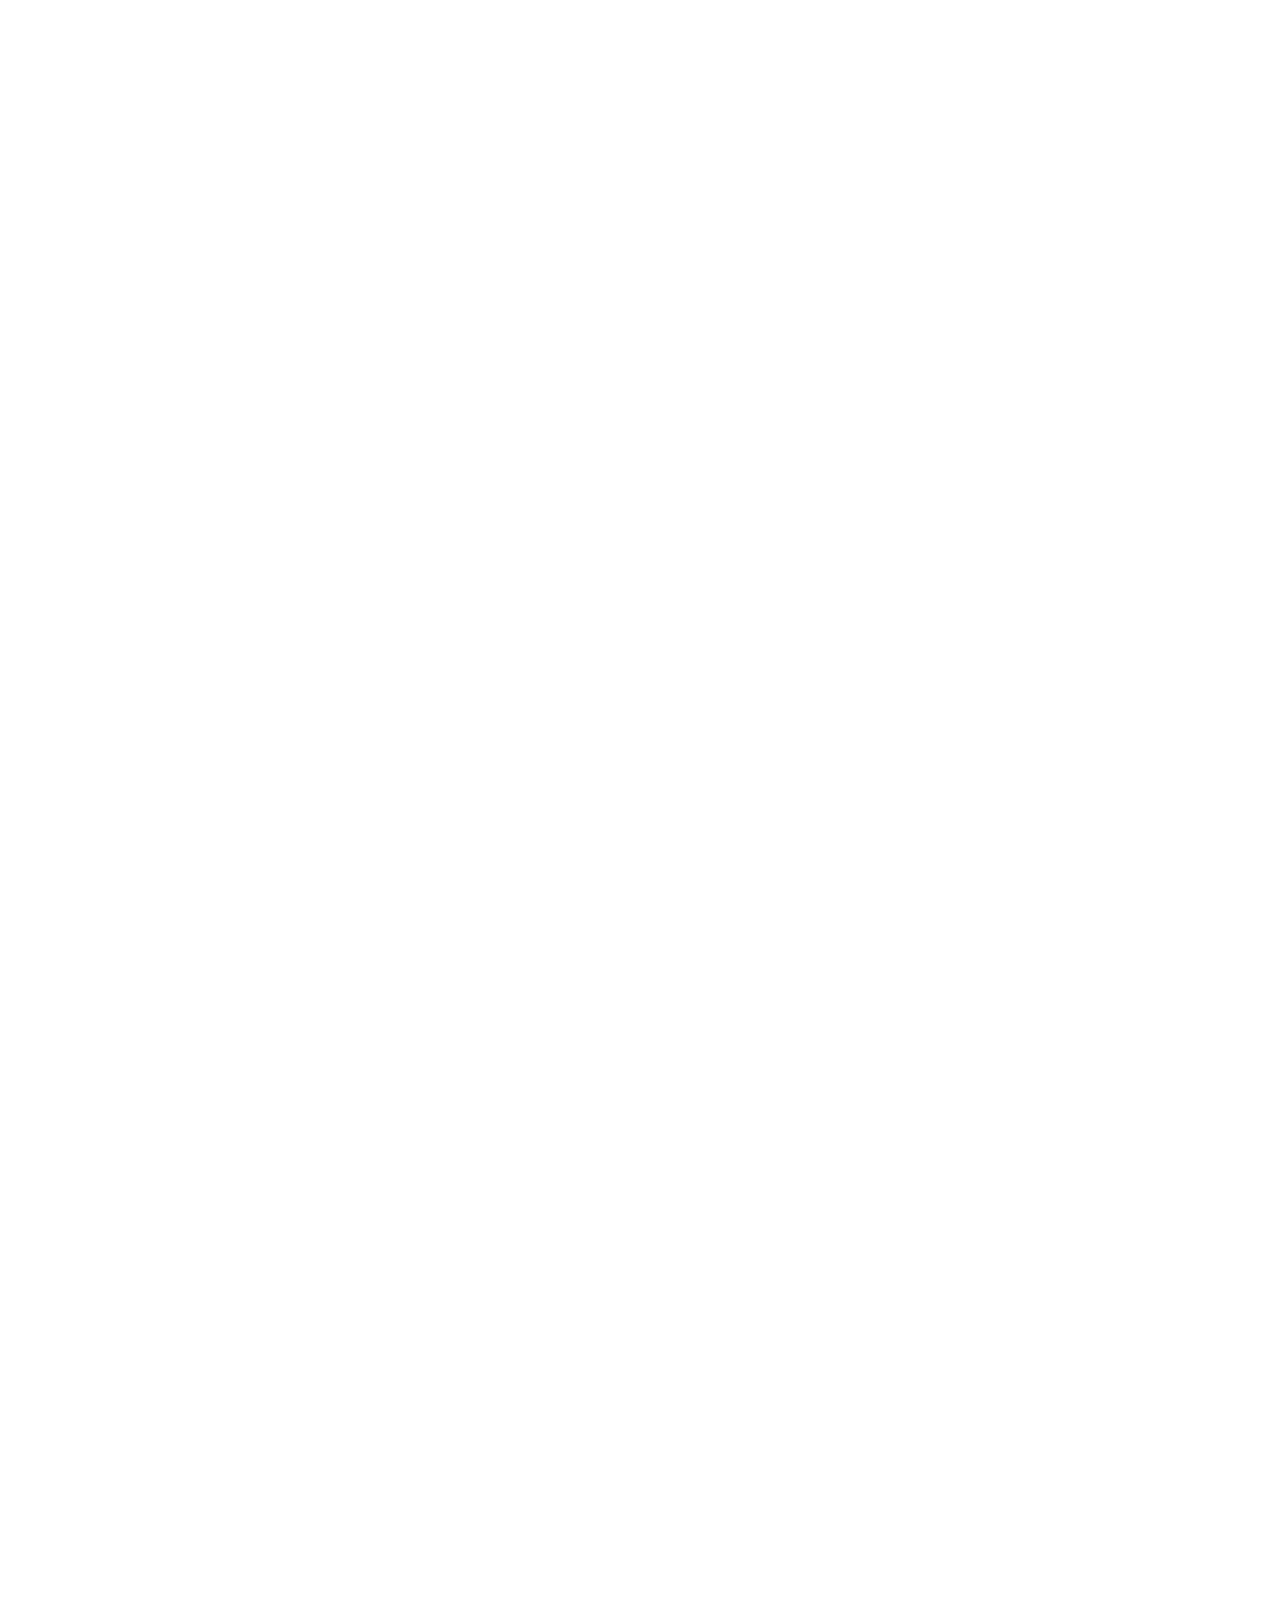
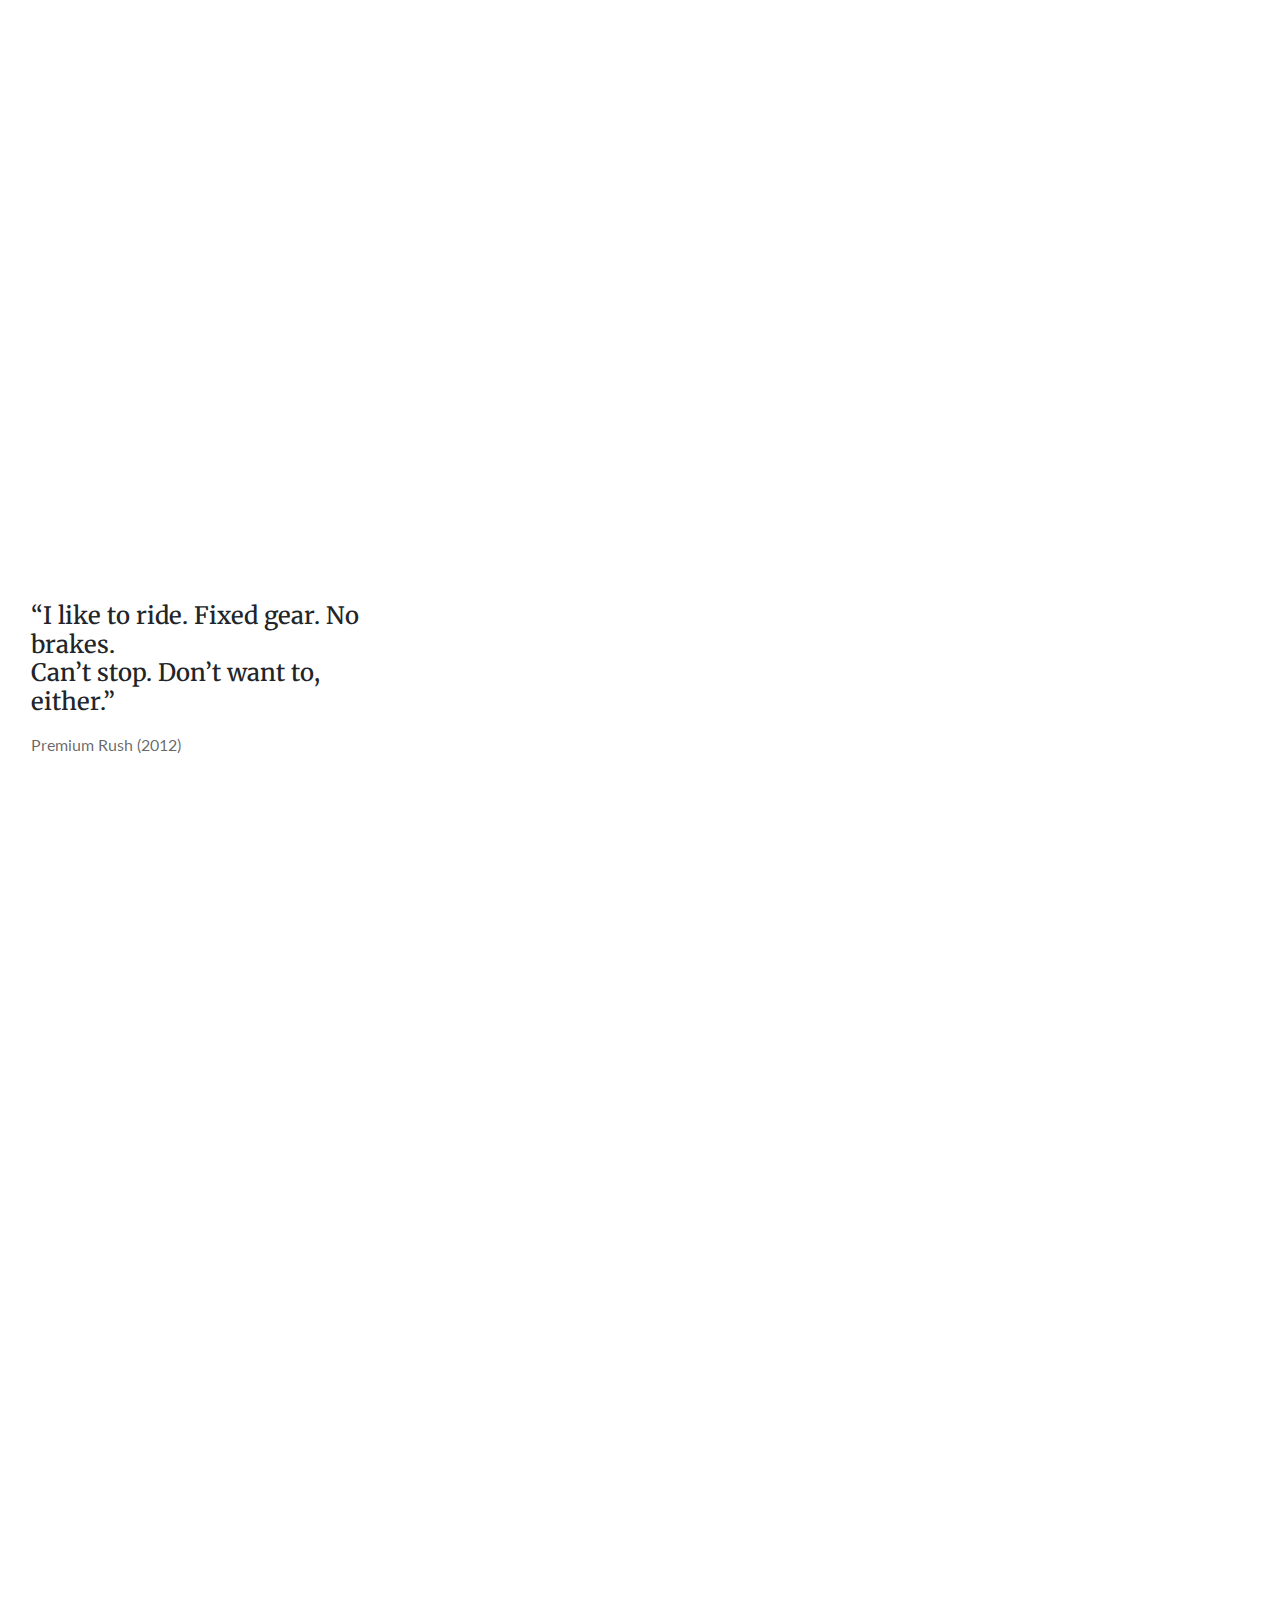
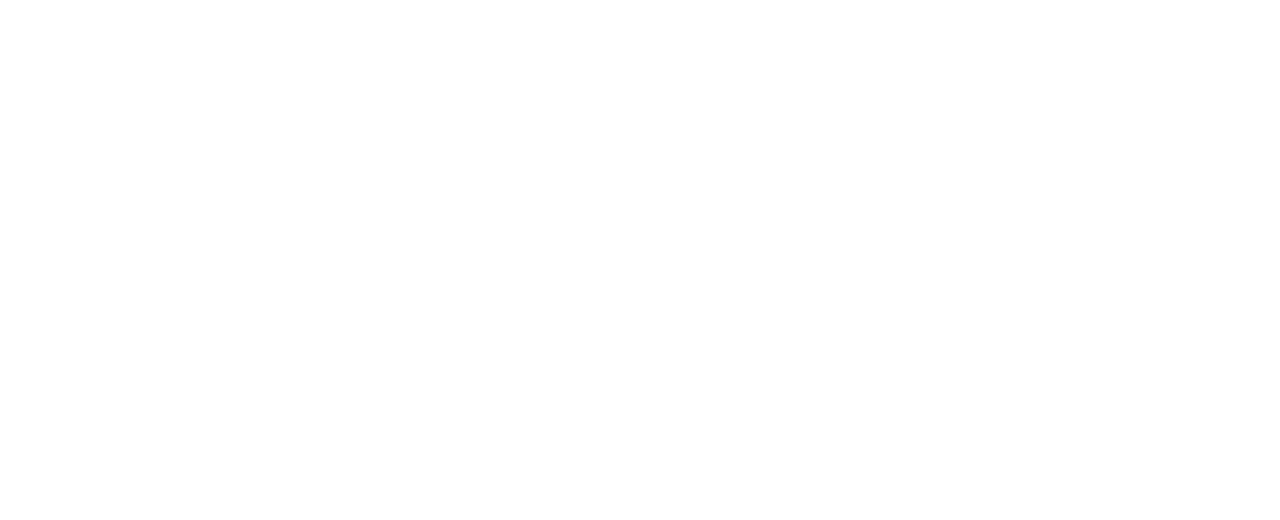
==== commit b4f5dff5: "調整字體" ====
--- a/index.html
+++ b/index.html
@@ -11,20 +11,20 @@
   <link rel="stylesheet" href="./css/all.css">
 </head>
 
-<body class="overflowX-hidden">
+<body>
   <!-- loading -->
-  <div class="loading bg-white vw-100 vh-100 fixed-top d-flex align-items-center justify-content-center">
-    <div class="overflow-hidden pb-2">
-      <div class="loading__img hover-skew-right hover-underline-left mb-3"></div>
-      <p class="loading__text h3 text-center font-weight-bold"></p>
+  <div class="js-loading loading bg-white vw-100 vh-100 fixed-top d-flex align-items-center justify-content-center">
+    <div class="pb-2">
+      <div class="loading__img hover-skew-right hover-underline-left mb-2 mb-md-3"></div>
+      <p class="js-loading-text loading__text h5 h3-md text-center font-weight-bold"></p>
     </div>
   </div>
 
   <!-- header -->
   <nav class="navbar navbar-expand-lg navbar-light bg-white border-bottom sticky-top px-md-5 py-md-4"
     data-aos="fade-down">
-    <h1 class="d-flex align-items-center hover-rotateX-turn-round mb-0">
-      <a class="logo navbar-brand" href="./index.html">Fixie</a>
+    <h1 class="d-flex align-items-center mb-0">
+      <a class="logo hover-skew-right hover-underline-left navbar-brand" href="./index.html">Fixie</a>
     </h1>
     <button class="navbar-toggler" type="button" data-toggle="collapse" data-target="#navbarNav"
       aria-controls="navbarNav" aria-expanded="false" aria-label="Toggle navigation">
@@ -53,13 +53,13 @@
     <div class="container overflow-hidden">
       <div class="row no-gutters collection__text">
         <div class="col-12 col-lg-8 col-xl-12" data-aos="fade-right" data-aos-delay="400">
-          <h2 class="h3 h1-xl text-white text-lg-primary mb-3 mb-lg-5">Single Speed,<br> Single Life.</h2>
-          <p class="d-none d-md-block text-white text-lg-secondary h4 font-weight-normal mb-5">More recently the
+          <h2 class="h3 h1-xl text-white text-lg-primary mb-3 mb-lg-4 mb-xl-5">Single Speed,<br> Single Life.</h2>
+          <p class="d-none d-md-block text-white text-lg-secondary h4 font-weight-normal mb-4 mb-xl-5">More recently the
             “fixie”
             has become a
             popular<br>alternative among mainly urban cyclists, offering the<br>advantage of simplicity compared with
             the standard<br>multi-geared bicycle.</p>
-          <a href="#" class="btn btn-outline-light btn-outline-lg-dark h6 h4-md font-weight-bold mb-0">Shop Now</a>
+          <a href="#" class="btn btn-outline-light btn-outline-lg-dark bg-lg-light h6 h4-md font-weight-bold mb-0 px-4">Shop Now</a>
         </div>
       </div>
     </div>
@@ -85,7 +85,7 @@
   <section class="onegear overflow-hidden mb-4 mb-lg-0">
     <div class="row no-gutters">
       <div class="col-lg-6" data-aos="fade-right" data-aos-delay="400">
-        <div class="onegear__img">
+        <div class="js-onegear-img onegear__img">
           <a href="#"
             class="arrow__icon material-icons btn btn-dark d-none d-lg-flex align-items-center justify-content-center">arrow_forward</a>
         </div>
@@ -94,7 +94,7 @@
         data-aos="fade-left" data-aos-delay="400">
         <div class="onegear__item__text">
           <h3 class="h4 h3-md h2-xl text-primary text-lg-right">
-            <span class="onegear__item__title d-block">One Gear,</span>
+            <span class="js-onegear-item-title onegear__item__title d-block">One Gear,</span>
             <span data-aos="fade-left">Many Variations</span>
           </h3>
         </div>
@@ -110,7 +110,7 @@
     </div>
   </section>
 
-  <section class="stripped overflow-hidden">
+  <section class="js-stripped stripped overflow-hidden">
     <div class="row no-gutters flex-column-reverse  flex-lg-row">
       <div class="stripped__item col-lg-6 bg-lg-light d-flex flex-column flex-column-reverse justify-content-between"
         data-aos="fade-right">
@@ -123,15 +123,15 @@
           brazed-on<br>mounting lugs—a fixed gear bicycle weighs less than its geared equivalent.</p>
         <div class="stripped__item__text">
           <h3 class="h4 h3-md h2-xl text-primary text-left">
-            <span class="stripped__item__title d-block">Stripped-Down</span>
-            <span class="stripped__item__title--second d-block">Performance</span>
+            <span class="js-stripped-item-title stripped__item__title d-block">Stripped-Down</span>
+            <span class="js-stripped-item-title-second stripped__item__title--second d-block">Performance</span>
           </h3>
         </div>
         <a href="#"
           class="arrow__icon material-icons btn btn-light d-none d-lg-flex align-items-center justify-content-center">arrow_forward</a>
       </div>
       <div class="col-lg-6" data-aos="fade-left">
-        <div class="stripped__img">
+        <div class="js-stripped-img stripped__img">
           <a href="#"
             class="readmore__btn hover-bgLight-lg-left btn btn-dark h4 font-weight-bold d-none d-lg-flex align-items-center justify-content-center mb-0"
             data-aos="fade-left" data-aos-delay="200">Read More</a>
@@ -168,7 +168,7 @@
         <a href="#" class="card border-0" data-aos="fade-up">
           <img src="./images/img5.jpg" class="article__item__img card-img-top mt-3 mb-lg-3">
           <div class="card-body">
-            <h4 class="card-title font-italic font-weight-bold mb-2 mb-lg-3">All who cycle are my friends</h4>
+            <h4 class="card-title font-weight-bold mb-2 mb-lg-3">All who cycle are my friends</h4>
             <p class="card-text text-secondary mb-2 mb-lg-3">2020.4.27</p>
             <p class="card-text text-secondary">A rider from Stockholm interviewed for an article about the phenomenon
               notes that riding a bike imparts a feeling of freedom to the rider…</p>
@@ -179,7 +179,7 @@
         <a href="#" class="card border-0" data-aos="fade-up" data-aos-delay="200">
           <img src="./images/img6.jpg" class="article__item__img card-img-top mt-3 mb-lg-3">
           <div class="card-body">
-            <h4 class="card-title font-italic font-weight-bold mb-2 mb-lg-3">Swedish riders and enthusiasts</h4>
+            <h4 class="card-title font-weight-bold mb-2 mb-lg-3">Swedish riders and enthusiasts</h4>
             <p class="card-text text-secondary mb-2 mb-lg-3">2020.3.11</p>
             <p class="card-text text-secondary">There are also several bicycle clubs throughout Sweden with a fixed-gear
               niche. Komet Club Rouler is a club based in Gothenburg, annually arranging Svart Kat…</p>
@@ -190,7 +190,7 @@
         <a href="#" class="card border-0" data-aos="fade-up" data-aos-delay="400">
           <img src="./images/img7.jpg" class="article__item__img card-img-top mt-3 mb-lg-3">
           <div class="card-body">
-            <h4 class="card-title font-italic font-weight-bold mb-2 mb-lg-3">The Australian fixie culture</h4>
+            <h4 class="card-title font-weight-bold mb-2 mb-lg-3">The Australian fixie culture</h4>
             <p class="card-text text-secondary mb-2 mb-lg-3">2020.2.29</p>
             <p class="card-text text-secondary">Online stores in Australia ship partially-assembled bikes directly to
               consumers,considerably undercutting prices at typical brick and mortar stores…</p>
@@ -201,7 +201,7 @@
   </section>
 
   <!-- footer -->
-  <footer class="container-lg bg-light d-flex justify-content-between align-items-center px-3 py-2 px-md-5 py-md-4"
+  <footer class="container-xl bg-light d-flex justify-content-between align-items-center px-3 py-2 px-md-5 py-md-4"
     data-aos="fade-up">
     <ul class="nav d-none d-md-flex">
       <li class="nav-item pr-5">
--- a/css/all.css
+++ b/css/all.css
@@ -5736,16 +5736,6 @@
     width: 0;
     right: 0; } }
 
-.hover-rotateX-turn-round {
-  -webkit-transition: -webkit-transform 0.7s;
-  transition: -webkit-transform 0.7s;
-  -o-transition: transform 0.7s;
-  transition: transform 0.7s;
-  transition: transform 0.7s, -webkit-transform 0.7s; }
-  .hover-rotateX-turn-round:hover {
-    -webkit-transform: rotateX(360deg);
-    transform: rotateX(360deg); }
-
 .hover-skew-right {
   -webkit-transition: -webkit-transform 0.2s;
   transition: -webkit-transform 0.2s;
@@ -6029,15 +6019,19 @@
       animation: MoveRightInitial 0.2s forwards; }
 
 .loading__img {
-  width: 200px;
-  height: 72px;
   background-image: url("../images/logo-fixie.svg");
+  height: 32px;
+  background-size: cover;
   background-repeat: no-repeat;
   background-position: center;
-  background-size: cover;
+  width: 100px;
   position: relative;
   -webkit-animation: MoveRightInitial 0.1s forwards, MoveRightEnd 0.3s forwards 0.2s;
   animation: MoveRightInitial 0.1s forwards, MoveRightEnd 0.3s forwards 0.2s; }
+  @media (min-width: 768px) {
+    .loading__img {
+      height: 72px;
+      width: 200px; } }
   .loading__img::before {
     content: '';
     width: 0%;
